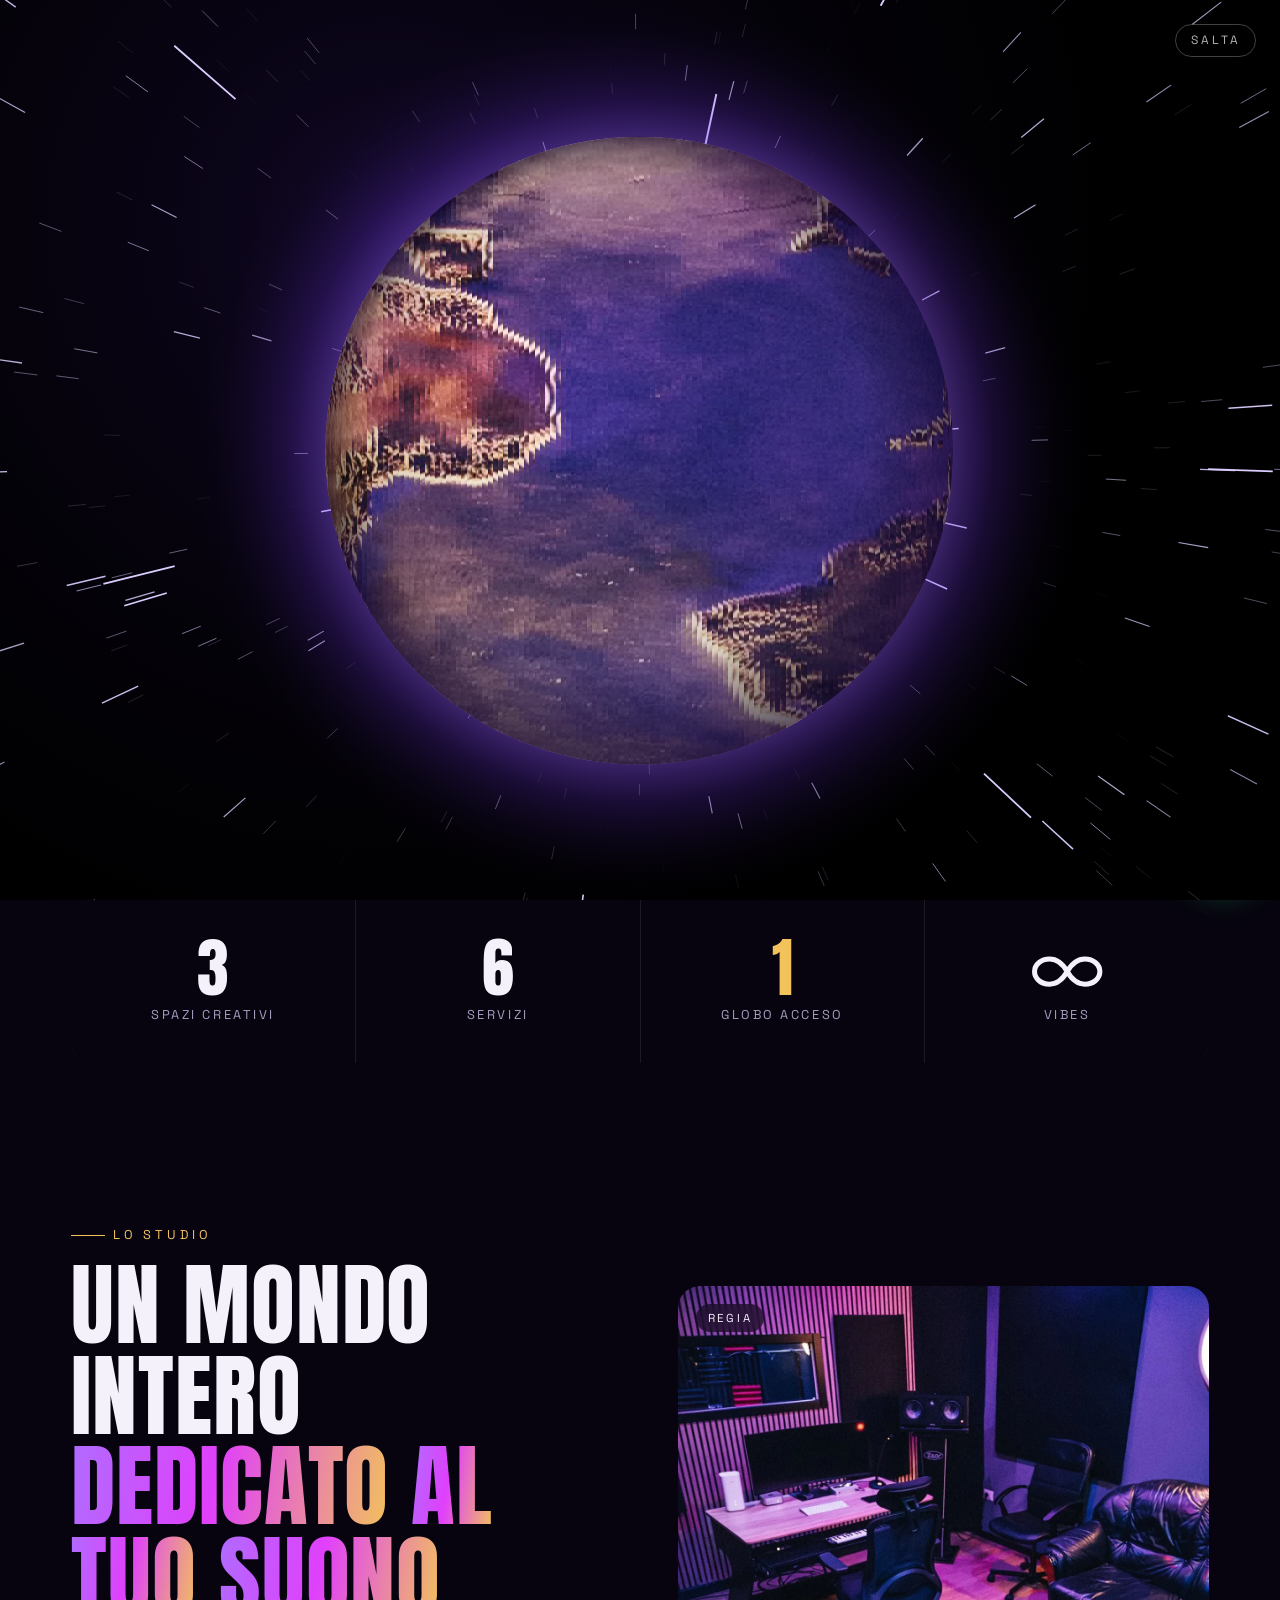
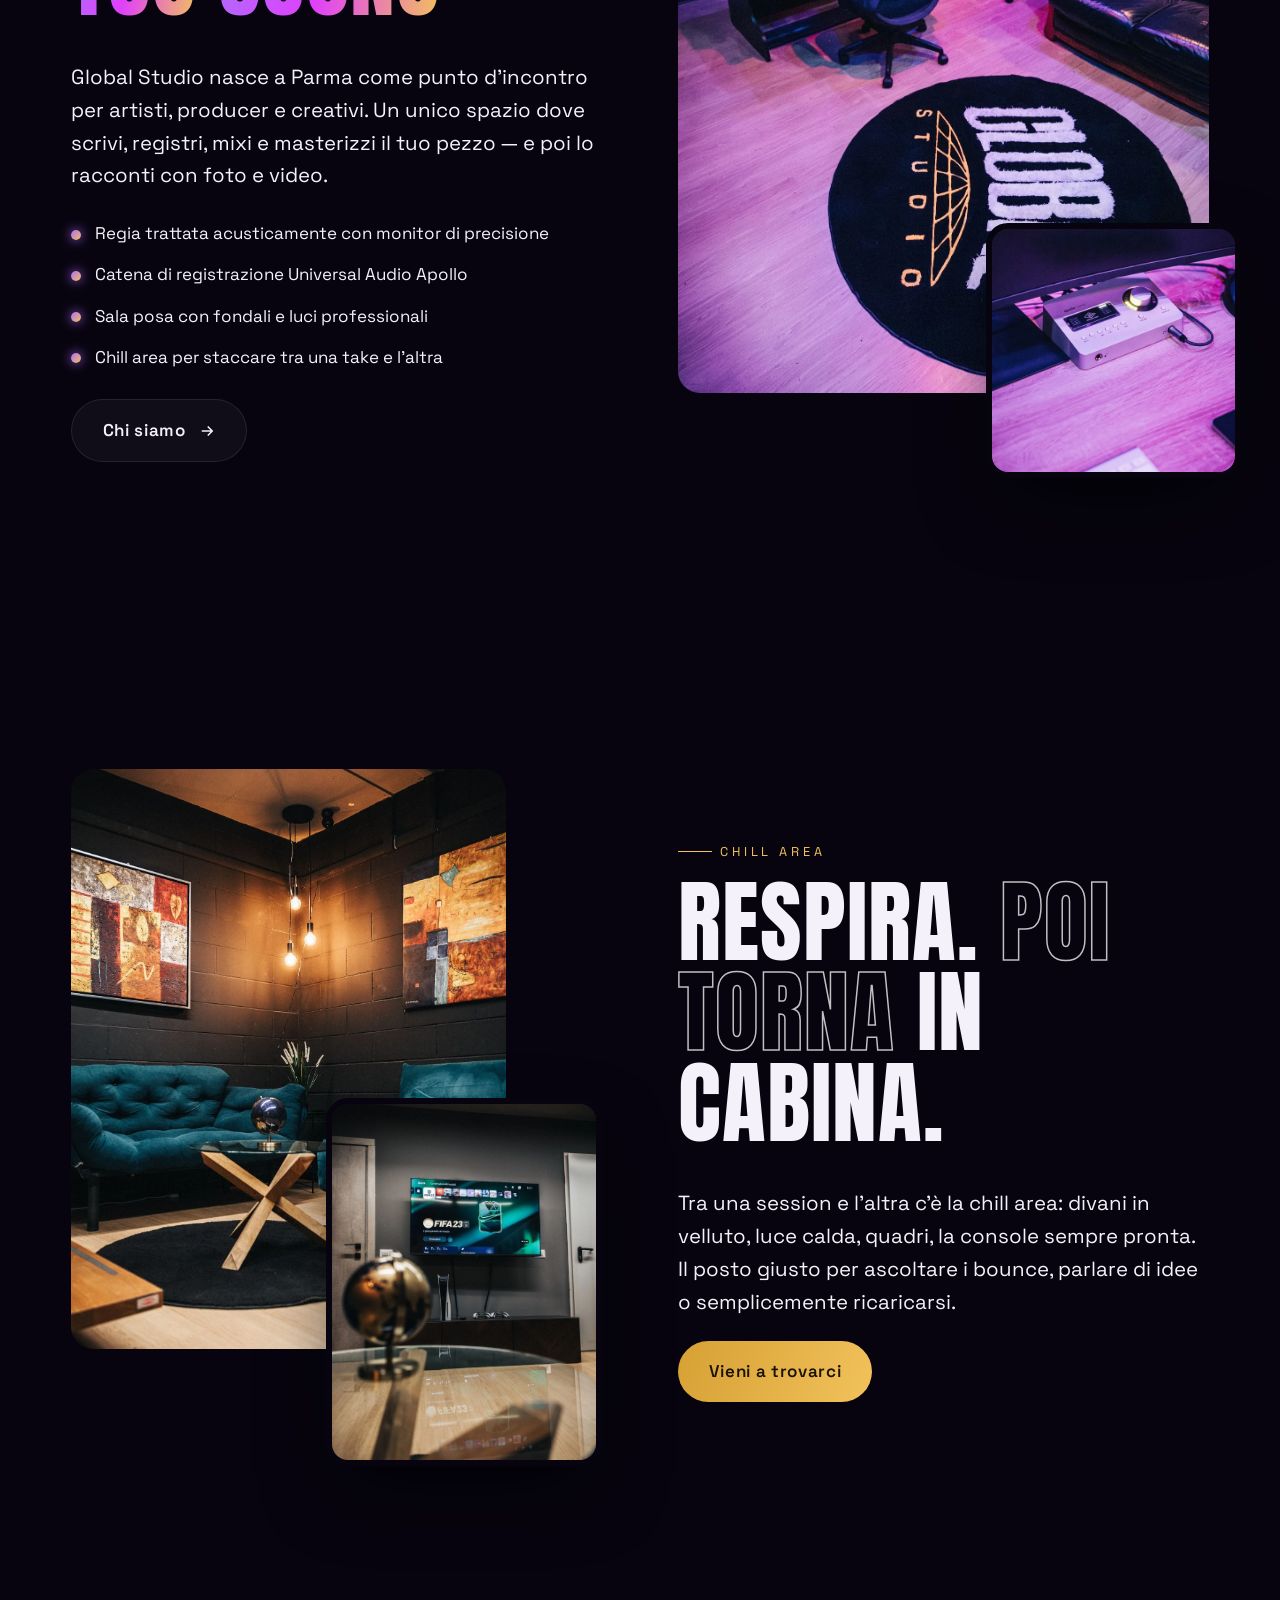
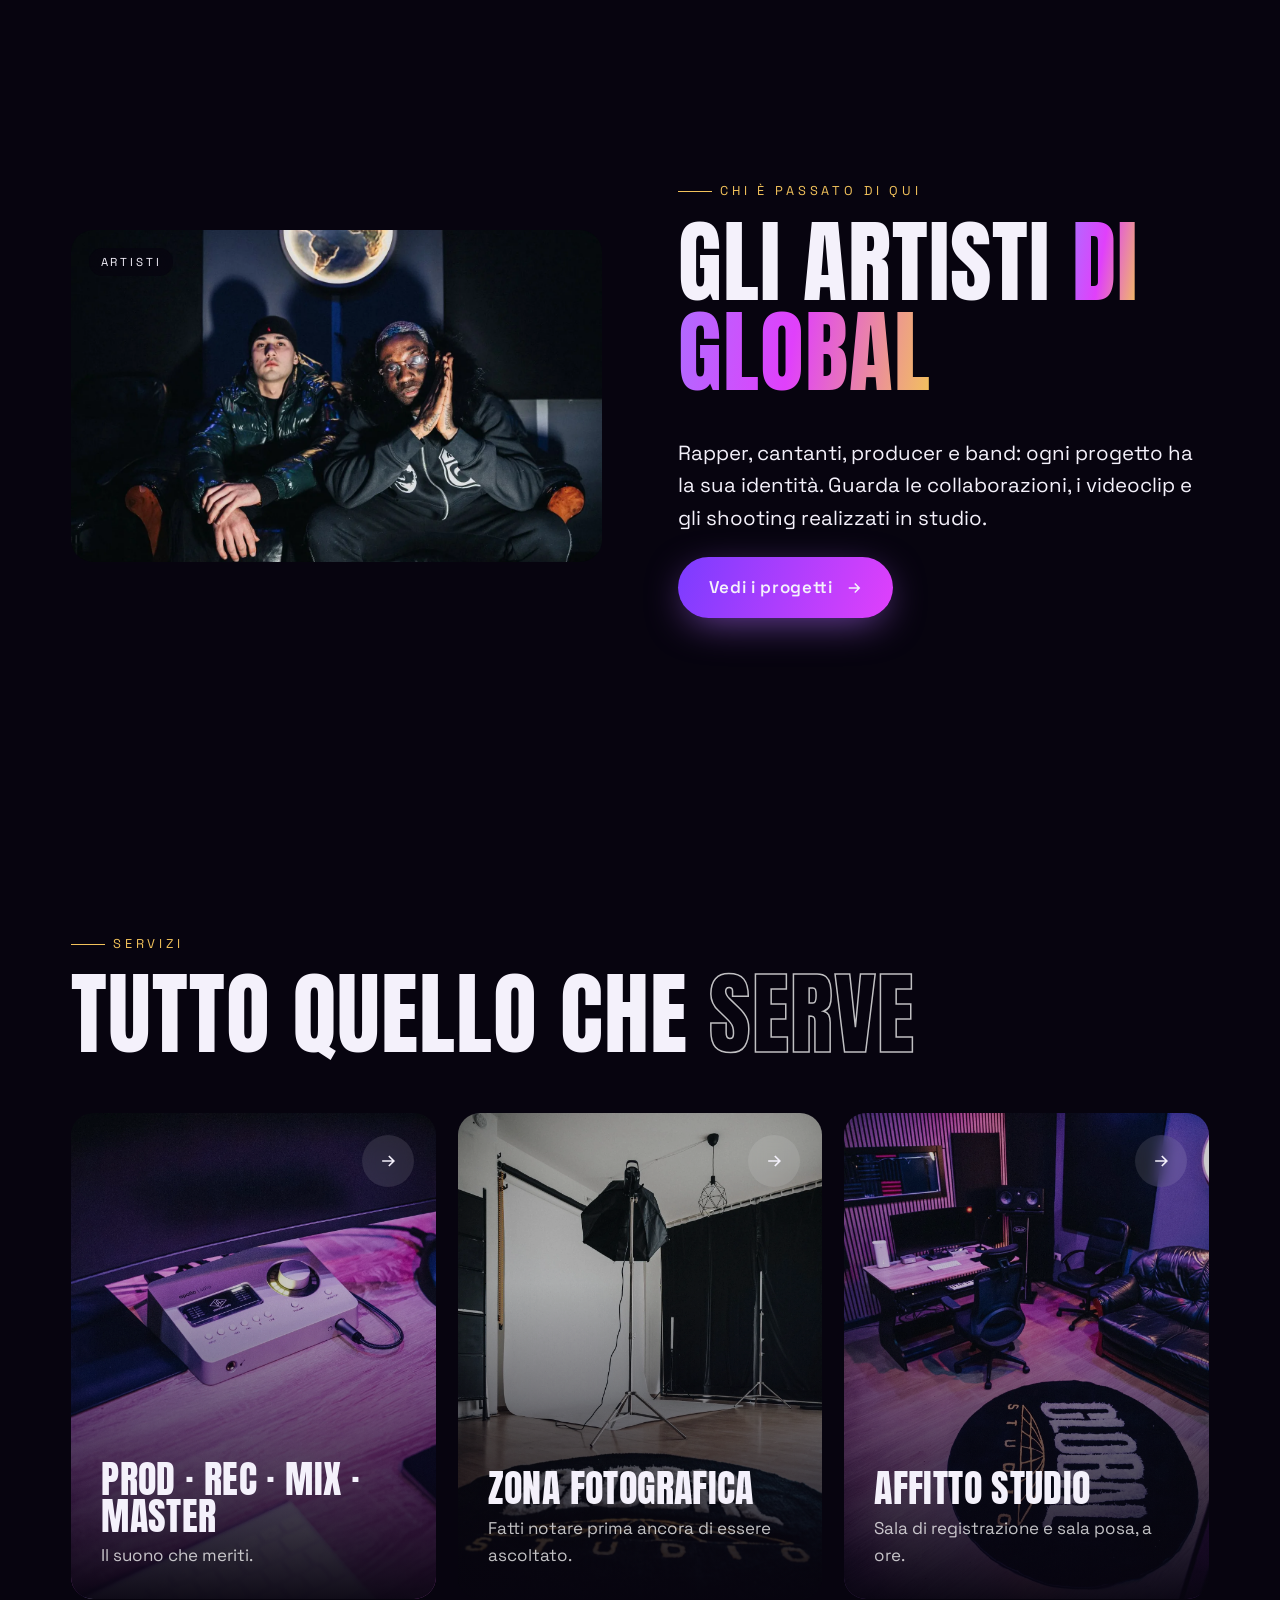
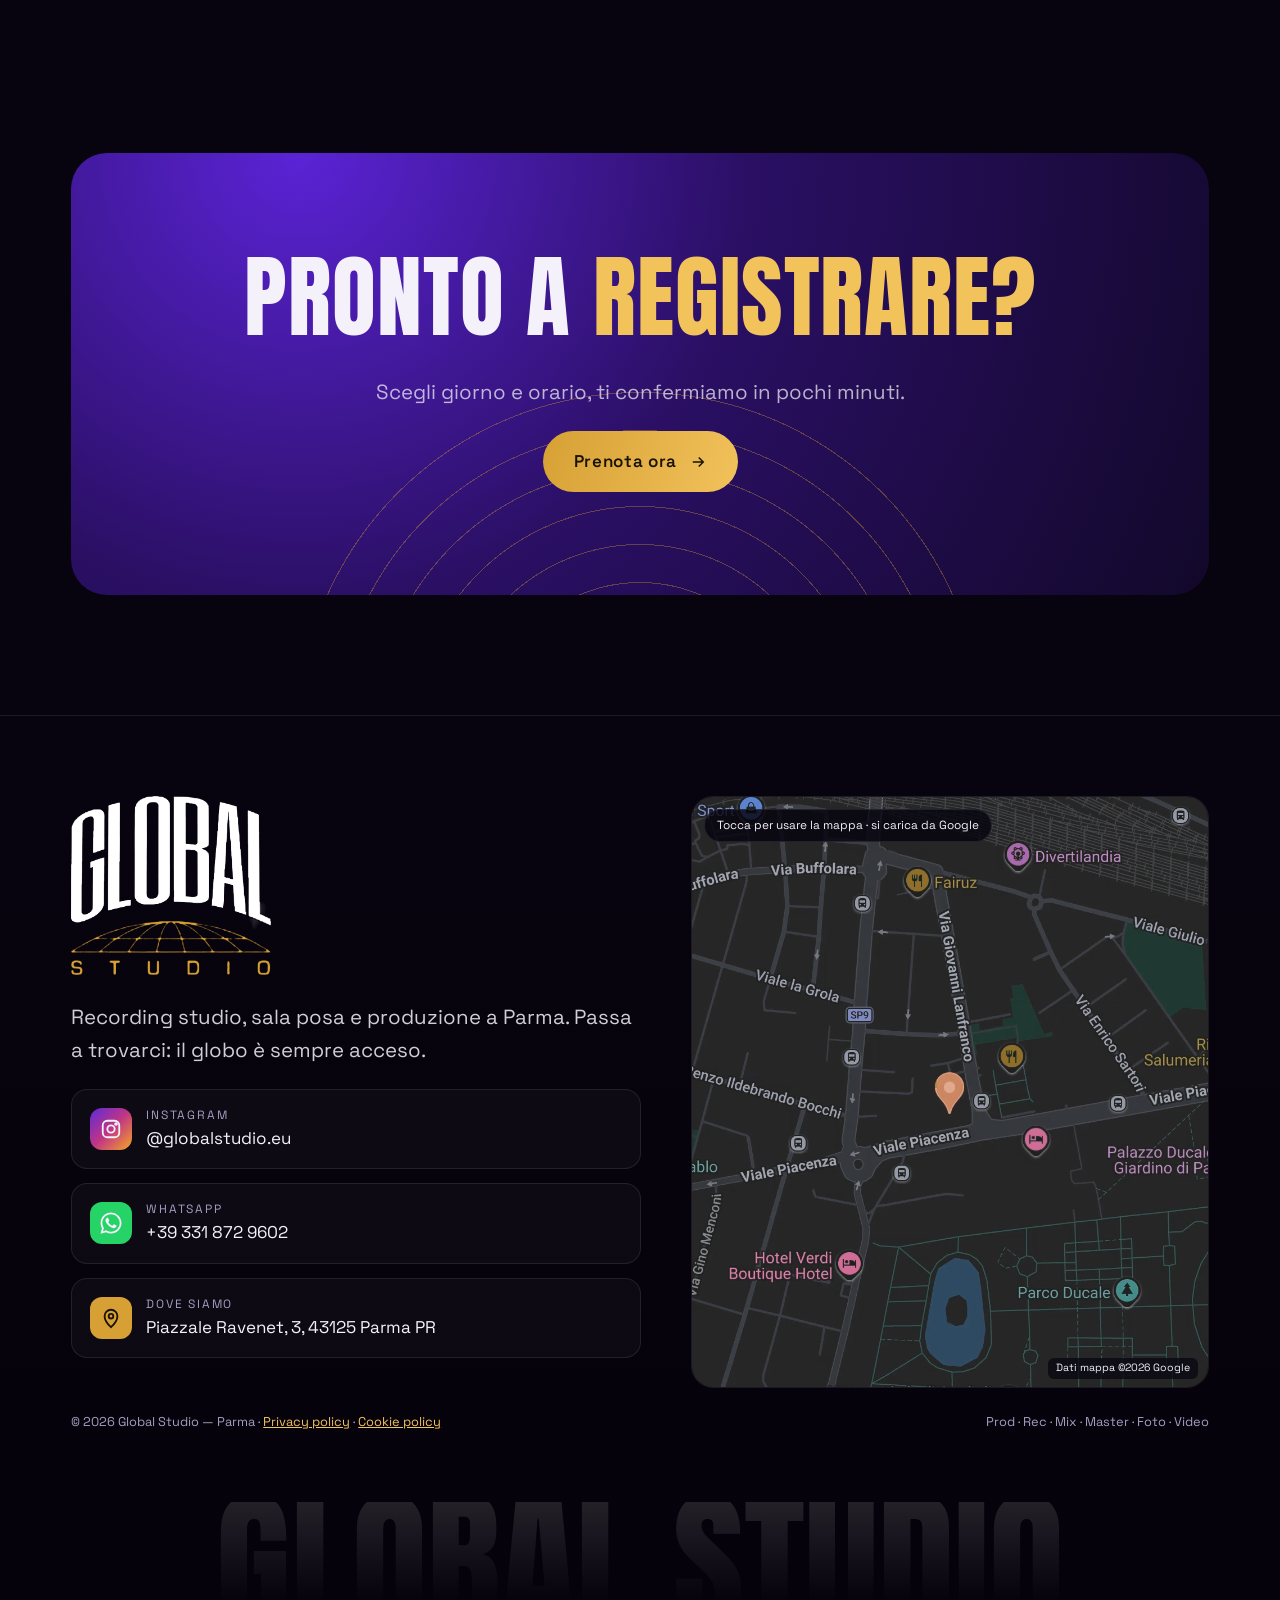
==== sito/index.html @ 99f26dea "Progetti: artisti con una foto grande e due dettagli alti quanto lei Sostituisce il collage ruotato " ====
<!DOCTYPE html>
<html lang="it">
<head>
  <meta charset="UTF-8">
  <meta name="viewport" content="width=device-width, initial-scale=1.0">
  <title>Global Studio — Recording Studio a Parma</title>
  <meta name="description" content="Global Studio, studio di registrazione a Parma: produzione, registrazione, mix e master, shooting foto e video, affitto sala di registrazione e sala posa.">
  <link rel="icon" href="assets/img/logo.png">
  <link rel="stylesheet" href="assets/fonts/fonts.css">
  <link rel="stylesheet" href="assets/css/style.css?v=9">
</head>
<body data-page="index.html">

  <!-- INTRO: dallo spazio fino all'impatto -->
  <div id="intro" aria-hidden="true">
    <canvas></canvas>
    <div class="flash"></div>
    <div class="intro-hud">Global Studio · 44.8087° N — 10.3164° E · Parma</div>
    <button class="intro-skip">Salta</button>
  </div>

  <header id="site-header"></header>

  <main>
    <!-- HERO con logo -->
    <section class="hero">
      <div class="hero-bg">
        <video src="assets/video/prima-pagina.mp4" muted loop playsinline preload="auto" poster="assets/img/affitto-studio.webp"></video>
        <canvas></canvas>
      </div>
      <div>
        <img src="assets/img/logo.png" alt="Global Studio" class="hero-logo">
        <div class="hero-tags" data-stagger>
          <span>Prod</span><span>Rec</span><span>Mix &amp; Master</span><span>Foto</span><span>Video</span><span>Affitto sale</span>
        </div>
        <div class="hero-actions">
          <a href="prenota.html" class="btn btn-primary magnetic">Prenota una sessione <svg class="arrow" width="18" height="18" viewBox="0 0 24 24" fill="none" stroke="currentColor" stroke-width="2"><path d="M5 12h14M13 6l6 6-6 6"/></svg></a>
          <a href="servizi.html" class="btn magnetic">Scopri i servizi</a>
        </div>
      </div>
    </section>


    <!-- STATS -->
    <section class="container">
      <div class="stats reveal">
        <div class="stat"><strong data-count="3">0</strong><span>Spazi creativi</span></div>
        <div class="stat"><strong data-count="6">0</strong><span>Servizi</span></div>
        <div class="stat"><strong class="gold">1</strong><span>Globo acceso</span></div>
        <div class="stat"><strong><svg class="inf" viewBox="0 0 64 28" fill="none" stroke="currentColor" stroke-width="4" stroke-linecap="round" aria-label="infinito"><path d="M32 14c-4-7-9-10-14-10C11 4 6 8.500 6 14s5 10 12 10c5 0 10-3 14-10 4-7 9-10 14-10 7 0 12 4.500 12 10s-5 10-12 10c-5 0-10-3-14-10z"/></svg></strong><span>Vibes</span></div>
      </div>
    </section>

    <!-- LO STUDIO -->
    <section class="section">
      <div class="container split">
        <div>
          <span class="eyebrow reveal">Lo studio</span>
          <h2 class="split-words">Un mondo intero <span class="grad">dedicato al tuo suono</span></h2>
          <p class="lead reveal">Global Studio nasce a Parma come punto d'incontro per artisti, producer e creativi. Un unico spazio dove scrivi, registri, mixi e masterizzi il tuo pezzo — e poi lo racconti con foto e video.</p>
          <ul class="feature-list" data-stagger>
            <li>Regia trattata acusticamente con monitor di precisione</li>
            <li>Catena di registrazione Universal Audio Apollo</li>
            <li>Sala posa con fondali e luci professionali</li>
            <li>Chill area per staccare tra una take e l'altra</li>
          </ul>
          <a href="about.html" class="btn magnetic reveal">Chi siamo <svg class="arrow" width="18" height="18" viewBox="0 0 24 24" fill="none" stroke="currentColor" stroke-width="2"><path d="M5 12h14M13 6l6 6-6 6"/></svg></a>
        </div>
        <div class="stack">
          <div class="media tall reveal" data-reveal="clip">
            <img src="assets/img/affitto-studio.webp" alt="La regia di Global Studio" loading="lazy">
            <span class="media-tag">Regia</span>
          </div>
          <div class="media square float reveal" data-reveal="zoom">
            <img src="assets/img/prod-rec-mix-master.webp" alt="Scheda audio Apollo Solo" loading="lazy">
          </div>
        </div>
      </div>
    </section>

    <!-- CHILL AREA -->
    <section class="section">
      <div class="container split reverse">
        <div>
          <span class="eyebrow reveal">Chill area</span>
          <h2 class="split-words">Respira. <span class="outline">Poi torna</span> in cabina.</h2>
          <p class="lead reveal">Tra una session e l'altra c'è la chill area: divani in velluto, luce calda, quadri, la console sempre pronta. Il posto giusto per ascoltare i bounce, parlare di idee o semplicemente ricaricarsi.</p>
          <a href="prenota.html" class="btn btn-gold magnetic reveal">Vieni a trovarci</a>
        </div>
        <div class="overlap">
          <div class="media tall main">
            <img src="assets/img/chill-area.webp" alt="Chill area con divani" loading="lazy">
          </div>
          <div class="media tall sub">
            <img src="assets/img/chill-area-2.webp" alt="Chill area con console" loading="lazy">
          </div>
        </div>
      </div>
    </section>

    <!-- ARTISTI -->
    <section class="section">
      <div class="container split">
        <div class="media wide reveal" data-reveal="zoom">
          <img src="assets/img/artisti-2.webp" alt="Artisti in studio" loading="lazy">
          <span class="media-tag">Artisti</span>
        </div>
        <div>
          <span class="eyebrow reveal">Chi è passato di qui</span>
          <h2 class="split-words">Gli artisti <span class="grad">di Global</span></h2>
          <p class="lead reveal">Rapper, cantanti, producer e band: ogni progetto ha la sua identità. Guarda le collaborazioni, i videoclip e gli shooting realizzati in studio.</p>
          <a href="progetti.html" class="btn btn-primary magnetic reveal">Vedi i progetti <svg class="arrow" width="18" height="18" viewBox="0 0 24 24" fill="none" stroke="currentColor" stroke-width="2"><path d="M5 12h14M13 6l6 6-6 6"/></svg></a>
        </div>
      </div>
    </section>


    <!-- SERVIZI preview -->
    <section class="section">
      <div class="container">
        <span class="eyebrow reveal">Servizi</span>
        <h2 class="split-words">Tutto quello che <span class="outline">serve</span></h2>
        <div class="svc-grid" data-stagger style="margin-top:50px">
          <a href="servizi.html#prod" class="svc-card">
            <img src="assets/img/prod-rec-mix-master.webp" alt="" loading="lazy">
            <span class="go"><svg width="20" height="20" viewBox="0 0 24 24" fill="none" stroke="currentColor" stroke-width="2"><path d="M5 12h14M13 6l6 6-6 6"/></svg></span>
            <div class="svc-body"><h3>Prod · Rec · Mix · Master</h3><p>Il suono che meriti.</p></div>
          </a>
          <a href="servizi.html#foto" class="svc-card">
            <img src="assets/img/shooting.webp" alt="" loading="lazy">
            <span class="go"><svg width="20" height="20" viewBox="0 0 24 24" fill="none" stroke="currentColor" stroke-width="2"><path d="M5 12h14M13 6l6 6-6 6"/></svg></span>
            <div class="svc-body"><h3>Zona fotografica</h3><p>Fatti notare prima ancora di essere ascoltato.</p></div>
          </a>
          <a href="servizi.html#affitto" class="svc-card">
            <img src="assets/img/affitto-studio.webp" alt="" loading="lazy">
            <span class="go"><svg width="20" height="20" viewBox="0 0 24 24" fill="none" stroke="currentColor" stroke-width="2"><path d="M5 12h14M13 6l6 6-6 6"/></svg></span>
            <div class="svc-body"><h3>Affitto studio</h3><p>Sala di registrazione e sala posa, a ore.</p></div>
          </a>
        </div>
      </div>
    </section>

    <!-- CTA -->
    <section class="container">
      <div class="cta-band reveal" data-reveal="zoom">
        <h2>Pronto a <span class="gold">registrare?</span></h2>
        <p class="lead">Scegli giorno e orario, ti confermiamo in pochi minuti.</p>
        <a href="prenota.html" class="btn btn-gold magnetic">Prenota ora <svg class="arrow" width="18" height="18" viewBox="0 0 24 24" fill="none" stroke="currentColor" stroke-width="2"><path d="M5 12h14M13 6l6 6-6 6"/></svg></a>
      </div>
    </section>
  </main>

  <footer id="site-footer"></footer>
  <script src="assets/js/main.js?v=8"></script>
</body>
</html>
---- sito/assets/fonts/fonts.css ----
/* Font ospitati in locale (licenza SIL OFL), scaricati da Google Fonts: nessuna richiesta ai server Google. */
/* latin-ext */
@font-face {
  font-family: 'Anton';
  font-style: normal;
  font-weight: 400;
  font-display: swap;
  src: url(anton-normal-400-latin-ext-cfa139.woff2) format('woff2');
  unicode-range: U+0100-02BA, U+02BD-02C5, U+02C7-02CC, U+02CE-02D7, U+02DD-02FF, U+0304, U+0308, U+0329, U+1D00-1DBF, U+1E00-1E9F, U+1EF2-1EFF, U+2020, U+20A0-20AB, U+20AD-20C4, U+2113, U+2C60-2C7F, U+A720-A7FF;
}
/* latin */
@font-face {
  font-family: 'Anton';
  font-style: normal;
  font-weight: 400;
  font-display: swap;
  src: url(anton-normal-400-latin-a6f395.woff2) format('woff2');
  unicode-range: U+0000-00FF, U+0131, U+0152-0153, U+02BB-02BC, U+02C6, U+02DA, U+02DC, U+0304, U+0308, U+0329, U+2000-206F, U+20AC, U+2122, U+2191, U+2193, U+2212, U+2215, U+FEFF, U+FFFD;
}
/* latin-ext */
@font-face {
  font-family: 'Space Grotesk';
  font-style: normal;
  font-weight: 400;
  font-display: swap;
  src: url(space-grotesk-normal-400-latin-ext-611be2.woff2) format('woff2');
  unicode-range: U+0100-02BA, U+02BD-02C5, U+02C7-02CC, U+02CE-02D7, U+02DD-02FF, U+0304, U+0308, U+0329, U+1D00-1DBF, U+1E00-1E9F, U+1EF2-1EFF, U+2020, U+20A0-20AB, U+20AD-20C4, U+2113, U+2C60-2C7F, U+A720-A7FF;
}
/* latin */
@font-face {
  font-family: 'Space Grotesk';
  font-style: normal;
  font-weight: 400;
  font-display: swap;
  src: url(space-grotesk-normal-400-latin-ecea81.woff2) format('woff2');
  unicode-range: U+0000-00FF, U+0131, U+0152-0153, U+02BB-02BC, U+02C6, U+02DA, U+02DC, U+0304, U+0308, U+0329, U+2000-206F, U+20AC, U+2122, U+2191, U+2193, U+2212, U+2215, U+FEFF, U+FFFD;
}
/* latin-ext */
@font-face {
  font-family: 'Space Grotesk';
  font-style: normal;
  font-weight: 500;
  font-display: swap;
  src: url(space-grotesk-normal-500-latin-ext-611be2.woff2) format('woff2');
  unicode-range: U+0100-02BA, U+02BD-02C5, U+02C7-02CC, U+02CE-02D7, U+02DD-02FF, U+0304, U+0308, U+0329, U+1D00-1DBF, U+1E00-1E9F, U+1EF2-1EFF, U+2020, U+20A0-20AB, U+20AD-20C4, U+2113, U+2C60-2C7F, U+A720-A7FF;
}
/* latin */
@font-face {
  font-family: 'Space Grotesk';
  font-style: normal;
  font-weight: 500;
  font-display: swap;
  src: url(space-grotesk-normal-500-latin-ecea81.woff2) format('woff2');
  unicode-range: U+0000-00FF, U+0131, U+0152-0153, U+02BB-02BC, U+02C6, U+02DA, U+02DC, U+0304, U+0308, U+0329, U+2000-206F, U+20AC, U+2122, U+2191, U+2193, U+2212, U+2215, U+FEFF, U+FFFD;
}
/* latin-ext */
@font-face {
  font-family: 'Space Grotesk';
  font-style: normal;
  font-weight: 600;
  font-display: swap;
  src: url(space-grotesk-normal-600-latin-ext-611be2.woff2) format('woff2');
  unicode-range: U+0100-02BA, U+02BD-02C5, U+02C7-02CC, U+02CE-02D7, U+02DD-02FF, U+0304, U+0308, U+0329, U+1D00-1DBF, U+1E00-1E9F, U+1EF2-1EFF, U+2020, U+20A0-20AB, U+20AD-20C4, U+2113, U+2C60-2C7F, U+A720-A7FF;
}
/* latin */
@font-face {
  font-family: 'Space Grotesk';
  font-style: normal;
  font-weight: 600;
  font-display: swap;
  src: url(space-grotesk-normal-600-latin-ecea81.woff2) format('woff2');
  unicode-range: U+0000-00FF, U+0131, U+0152-0153, U+02BB-02BC, U+02C6, U+02DA, U+02DC, U+0304, U+0308, U+0329, U+2000-206F, U+20AC, U+2122, U+2191, U+2193, U+2212, U+2215, U+FEFF, U+FFFD;
}
/* latin-ext */
@font-face {
  font-family: 'Space Grotesk';
  font-style: normal;
  font-weight: 700;
  font-display: swap;
  src: url(space-grotesk-normal-700-latin-ext-611be2.woff2) format('woff2');
  unicode-range: U+0100-02BA, U+02BD-02C5, U+02C7-02CC, U+02CE-02D7, U+02DD-02FF, U+0304, U+0308, U+0329, U+1D00-1DBF, U+1E00-1E9F, U+1EF2-1EFF, U+2020, U+20A0-20AB, U+20AD-20C4, U+2113, U+2C60-2C7F, U+A720-A7FF;
}
/* latin */
@font-face {
  font-family: 'Space Grotesk';
  font-style: normal;
  font-weight: 700;
  font-display: swap;
  src: url(space-grotesk-normal-700-latin-ecea81.woff2) format('woff2');
  unicode-range: U+0000-00FF, U+0131, U+0152-0153, U+02BB-02BC, U+02C6, U+02DA, U+02DC, U+0304, U+0308, U+0329, U+2000-206F, U+20AC, U+2122, U+2191, U+2193, U+2212, U+2215, U+FEFF, U+FFFD;
}
---- sito/assets/css/style.css ----
/* ==========================================================
   GLOBAL STUDIO — stylesheet
   ========================================================== */
:root {
  --bg: #07040f;
  --bg-2: #0e0820;
  --bg-3: #160d30;
  --line: rgba(255, 255, 255, 0.09);
  --text: #f4f1fb;
  --muted: #a69cc0;
  --violet: #7b3cff;
  --violet-2: #b06bff;
  --magenta: #e040fb;
  --gold: #d6a034;
  --gold-2: #f2c25b;
  --wa: #25d366;
  --radius: 22px;
  --ease: cubic-bezier(.2, .8, .2, 1);
  --font-display: "Anton", "Bebas Neue", Impact, sans-serif;
  --font-body: "Space Grotesk", "Inter", system-ui, sans-serif;
  --gutter: clamp(16px, 4vw, 56px);
}

*, *::before, *::after { box-sizing: border-box; }
html { scroll-behavior: smooth; }
body {
  margin: 0;
  background: var(--bg);
  color: var(--text);
  font-family: var(--font-body);
  font-size: 17px;
  line-height: 1.6;
  overflow-x: hidden;
  -webkit-font-smoothing: antialiased;
}
body.locked { overflow: hidden; }
img, video { max-width: 100%; display: block; }
a { color: inherit; text-decoration: none; }
button { font: inherit; color: inherit; cursor: pointer; }
::selection { background: var(--violet); color: #fff; }

/* grain overlay */
body::after {
  content: "";
  position: fixed; inset: 0;
  pointer-events: none;
  z-index: 300;
  opacity: .06;
  background-image: url("data:image/svg+xml;utf8,<svg xmlns='http://www.w3.org/2000/svg' width='160' height='160'><filter id='n'><feTurbulence type='fractalNoise' baseFrequency='.85' numOctaves='3' stitchTiles='stitch'/></filter><rect width='100%' height='100%' filter='url(%23n)'/></svg>");
}

.container { width: min(1240px, 100%); margin: 0 auto; padding: 0 var(--gutter); }
section { position: relative; }
.section { padding: clamp(80px, 12vw, 160px) 0; }

/* ---------- typography ---------- */
h1, h2, h3, .display {
  font-family: var(--font-display);
  font-weight: 400;
  text-transform: uppercase;
  letter-spacing: .01em;
  line-height: .95;
  margin: 0 0 .4em;
}
h1 { font-size: clamp(3.2rem, 10vw, 9rem); }
h2 { font-size: clamp(2.6rem, 7vw, 6rem); }
h3 { font-size: clamp(1.6rem, 3vw, 2.4rem); }
p { margin: 0 0 1.1em; color: var(--muted); }
.lead { font-size: clamp(1.1rem, 1.6vw, 1.35rem); color: var(--text); opacity: .85; max-width: 60ch; }
.eyebrow {
  display: inline-flex; align-items: center; gap: .6em;
  font-size: .8rem; letter-spacing: .3em; text-transform: uppercase;
  color: var(--gold-2); margin-bottom: 1.4em;
}
.eyebrow::before { content: ""; width: 34px; height: 1px; background: currentColor; }
.grad {
  background: linear-gradient(100deg, var(--violet-2), var(--magenta) 45%, var(--gold-2));
  -webkit-background-clip: text; background-clip: text; color: transparent;
}
.outline { color: transparent; -webkit-text-stroke: 1.5px rgba(255,255,255,.75); }
.gold { color: var(--gold-2); }

/* ---------- buttons ---------- */
.btn {
  position: relative; overflow: hidden;
  display: inline-flex; align-items: center; gap: .7em;
  padding: 1em 1.8em;
  border-radius: 999px;
  border: 1px solid var(--line);
  background: rgba(255,255,255,.04);
  font-weight: 600; letter-spacing: .04em;
  transition: transform .4s var(--ease), border-color .3s, background .3s, box-shadow .3s;
  will-change: transform;
}
.btn:hover { border-color: rgba(255,255,255,.3); }
.btn-primary {
  border: 0;
  background: linear-gradient(110deg, var(--violet), var(--magenta));
  box-shadow: 0 10px 40px -10px rgba(176, 107, 255, .7);
}
.btn-primary:hover { box-shadow: 0 16px 60px -8px rgba(224, 64, 251, .8); }
.btn-gold { border: 0; background: linear-gradient(110deg, var(--gold), var(--gold-2)); color: #1a1205; }
.btn .arrow { transition: transform .35s var(--ease); }
.btn:hover .arrow { transform: translateX(5px); }

/* ==========================================================
   INTRO (globe crash)
   ========================================================== */
#intro {
  position: fixed; inset: 0; z-index: 1000;
  background: #000;
  transition: opacity 1.1s ease, visibility 1.1s;
}
#intro canvas { width: 100%; height: 100%; display: block; }
#intro.done { opacity: 0; visibility: hidden; }
#intro .intro-hud {
  position: absolute; left: 50%; bottom: 8vh; transform: translateX(-50%);
  font-size: min(.72rem, 2.9vw); letter-spacing: .3em; text-transform: uppercase;
  color: rgba(255,255,255,.55); text-align: center; white-space: normal; width: 88vw; line-height: 1.9;
  transition: opacity .6s;
}
#intro .intro-skip {
  position: absolute; right: 24px; top: 24px;
  background: none; border: 1px solid rgba(255,255,255,.25);
  border-radius: 999px; padding: .5em 1.2em;
  font-size: .75rem; letter-spacing: .25em; text-transform: uppercase;
  color: rgba(255,255,255,.7);
}
#intro .intro-skip:hover { color: #fff; border-color: #fff; }
#intro .flash {
  position: absolute; inset: 0; pointer-events: none; opacity: 0;
  background: radial-gradient(circle at 50% 50%, #fff 0%, #e8d9ff 30%, #7b3cff 80%);
}

/* ==========================================================
   HEADER / NAV
   ========================================================== */
.site-header {
  position: fixed; top: 0; left: 0; right: 0; z-index: 200;
  transition: background .4s, backdrop-filter .4s, transform .5s var(--ease), padding .4s;
  padding: 22px 0;
}
.site-header.scrolled {
  background: rgba(7, 4, 15, .72);
  backdrop-filter: blur(16px); -webkit-backdrop-filter: blur(16px);
  border-bottom: 1px solid var(--line);
  padding: 12px 0;
}
.site-header.hide { transform: translateY(-110%); }
.nav { display: flex; align-items: center; justify-content: space-between; gap: 24px; }
.nav-logo img { height: 46px; width: auto; transition: height .4s; }
.scrolled .nav-logo img { height: 38px; }
.nav-links { display: flex; align-items: center; gap: clamp(14px, 2vw, 30px); list-style: none; margin: 0; padding: 0; }
.nav-links a {
  position: relative; font-size: .88rem; letter-spacing: .08em; text-transform: uppercase;
  color: rgba(255,255,255,.75); transition: color .3s;
}
.nav-links a::after {
  content: ""; position: absolute; left: 0; right: 0; bottom: -6px; height: 2px;
  background: linear-gradient(90deg, var(--violet-2), var(--gold-2));
  transform: scaleX(0); transform-origin: right; transition: transform .4s var(--ease);
}
.nav-links a:hover, .nav-links a.active { color: #fff; }
.nav-links a:hover::after, .nav-links a.active::after { transform: scaleX(1); transform-origin: left; }
.nav-cta { padding: .7em 1.4em; font-size: .85rem; }
.burger { display: none; width: 46px; height: 46px; border-radius: 50%; border: 1px solid var(--line); background: rgba(255,255,255,.04); position: relative; }
.burger span { position: absolute; left: 13px; right: 13px; height: 2px; background: #fff; transition: transform .4s var(--ease), opacity .3s; }
.burger span:nth-child(1) { top: 17px; }
.burger span:nth-child(2) { top: 23px; }
.burger span:nth-child(3) { top: 29px; }
.menu-open .burger span:nth-child(1) { transform: translateY(6px) rotate(45deg); }
.menu-open .burger span:nth-child(2) { opacity: 0; }
.menu-open .burger span:nth-child(3) { transform: translateY(-6px) rotate(-45deg); }

.mobile-menu {
  position: fixed; inset: 0; z-index: 190;
  background: radial-gradient(circle at 80% 0%, #2a1060, var(--bg) 60%);
  display: flex; flex-direction: column; justify-content: center;
  padding: 100px var(--gutter) 40px;
  clip-path: circle(0% at calc(100% - 40px) 40px);
  transition: clip-path .8s var(--ease);
}
.menu-open .mobile-menu { clip-path: circle(150% at calc(100% - 40px) 40px); }
.mobile-menu a {
  font-family: var(--font-display); font-size: clamp(2.4rem, 11vw, 4rem); text-transform: uppercase;
  line-height: 1.1; display: block;
  opacity: 0; transform: translateY(30px);
  transition: opacity .5s, transform .6s var(--ease), color .3s;
}
.mobile-menu a:hover, .mobile-menu a.active { color: var(--gold-2); }
.menu-open .mobile-menu a { opacity: 1; transform: none; }
.menu-open .mobile-menu a:nth-child(1) { transition-delay: .15s; }
.menu-open .mobile-menu a:nth-child(2) { transition-delay: .2s; }
.menu-open .mobile-menu a:nth-child(3) { transition-delay: .25s; }
.menu-open .mobile-menu a:nth-child(4) { transition-delay: .3s; }
.menu-open .mobile-menu a:nth-child(5) { transition-delay: .35s; }
.menu-open .mobile-menu a:nth-child(6) { transition-delay: .4s; }
.menu-open .mobile-menu a:nth-child(7) { transition-delay: .45s; }

@media (max-width: 1080px) {
  .nav-links, .nav-cta { display: none; }
  .burger { display: block; }
}

/* ==========================================================
   HERO (home)
   ========================================================== */
.hero {
  min-height: 100svh;
  display: grid; place-items: center;
  text-align: center;
  overflow: hidden;
  padding: 120px var(--gutter) 80px;
}
.hero-bg { position: absolute; inset: 0; z-index: -1; }
.hero-bg video { position: absolute; inset: 0; width: 100%; height: 100%; object-fit: cover; }
.hero-bg canvas { position: absolute; inset: 0; width: 100%; height: 100%; opacity: .5; }
.hero-bg::after {
  content: ""; position: absolute; inset: 0;
  background:
    radial-gradient(ellipse 60% 50% at 50% 55%, rgba(7, 4, 15, .55), transparent 80%),
    linear-gradient(rgba(7, 4, 15, .35), rgba(7, 4, 15, .35)),
    radial-gradient(ellipse 40% 30% at 20% 90%, rgba(224, 64, 251, .18), transparent 70%),
    linear-gradient(180deg, transparent 60%, var(--bg));
}
.hero-logo {
  width: min(340px, 60vw); margin: 0 auto;
  filter: drop-shadow(0 0 40px rgba(176, 107, 255, .45));
  animation: logoFloat 6s ease-in-out infinite;
}
@keyframes logoFloat { 50% { transform: translateY(-12px); } }
.hero-tags {
  margin-top: 20px;
  display: flex; flex-wrap: wrap; justify-content: center; gap: 10px;
}
.hero-tags span {
  border: 1px solid var(--line); border-radius: 999px; padding: .45em 1.1em;
  font-size: .78rem; letter-spacing: .2em; text-transform: uppercase; color: var(--muted);
  background: rgba(255,255,255,.03);
}
.hero-actions { margin-top: 40px; display: flex; gap: 14px; justify-content: center; flex-wrap: wrap; }
.scroll-hint {
  position: absolute; bottom: 28px; left: 50%; transform: translateX(-50%);
  width: 26px; height: 42px; border: 2px solid rgba(255,255,255,.35); border-radius: 14px;
}
.scroll-hint::after {
  content: ""; position: absolute; left: 50%; top: 8px; width: 4px; height: 8px; margin-left: -2px;
  background: #fff; border-radius: 2px; animation: scrollDot 1.8s infinite;
}
@keyframes scrollDot { 0% { opacity: 0; transform: translateY(0); } 30% { opacity: 1; } 100% { opacity: 0; transform: translateY(14px); } }

/* video stage that grows on scroll */
.video-stage { padding: 40px var(--gutter) 0; }
.video-frame {
  position: relative; overflow: hidden;
  border-radius: 40px;
    box-shadow: 0 40px 120px -30px rgba(123, 60, 255, .6);
  aspect-ratio: 16 / 9;
  max-height: 92vh;
  margin: 0 auto;
  width: min(1240px, 100%);
  background: #000;
}
.video-frame video { width: 100%; height: 100%; object-fit: cover; }
.video-frame .video-label {
  position: absolute; left: 28px; bottom: 24px;
  display: flex; align-items: center; gap: 10px;
  font-size: .75rem; letter-spacing: .3em; text-transform: uppercase;
}
.rec-dot { width: 10px; height: 10px; border-radius: 50%; background: #ff3b3b; box-shadow: 0 0 12px #ff3b3b; animation: blink 1.2s infinite; }
@keyframes blink { 50% { opacity: .2; } }
.video-sound {
  position: absolute; right: 22px; bottom: 18px;
  width: 48px; height: 48px; border-radius: 50%;
  border: 1px solid rgba(255,255,255,.3); background: rgba(0,0,0,.4); backdrop-filter: blur(6px);
  display: grid; place-items: center;
}

/* ---------- page hero (inner pages) ---------- */
.page-hero {
  padding: clamp(150px, 22vw, 240px) 0 clamp(60px, 8vw, 100px);
  overflow: hidden;
}
.page-hero::before {
  content: ""; position: absolute; inset: 0; z-index: -1;
  background:
    radial-gradient(ellipse 50% 60% at 85% 10%, rgba(123, 60, 255, .35), transparent 70%),
    radial-gradient(ellipse 40% 40% at 0% 100%, rgba(214, 160, 52, .12), transparent 70%);
}
.page-hero .bg-word {
  position: absolute; right: -2vw; bottom: -3vw; z-index: -1;
  font-family: var(--font-display); font-size: clamp(8rem, 26vw, 24rem); line-height: .8;
  color: transparent; -webkit-text-stroke: 1px rgba(255,255,255,.06);
  text-transform: uppercase; white-space: nowrap; pointer-events: none;
}

/* ==========================================================
   MARQUEE
   ========================================================== */
.marquee {
  overflow: hidden; border-block: 1px solid var(--line);
  padding: 22px 0; background: var(--bg-2);
  transform: rotate(-2deg); margin: 60px -20px;
}
.marquee.alt { transform: rotate(1.5deg); background: linear-gradient(90deg, var(--violet), var(--magenta)); border: 0; }
.marquee-track { display: flex; width: max-content; animation: marquee 28s linear infinite; }
.marquee.alt .marquee-track { animation-direction: reverse; animation-duration: 34s; }
.marquee-track span {
  font-family: var(--font-display); font-size: clamp(2rem, 5vw, 4rem); text-transform: uppercase;
  padding: 0 .5em; white-space: nowrap; line-height: 1;
}
.marquee-track span.star { color: var(--gold-2); }
.marquee.alt .marquee-track span.star { color: #1a0838; }
@keyframes marquee { to { transform: translateX(-50%); } }

/* ==========================================================
   LAYOUT BLOCKS
   ========================================================== */
.split { display: grid; grid-template-columns: 1fr 1fr; gap: clamp(32px, 6vw, 96px); align-items: center; }
.split.reverse > :first-child { order: 2; }
@media (max-width: 860px) {
  .split { grid-template-columns: 1fr; }
  .split.reverse > :first-child { order: 0; }
}
.media {
  position: relative; overflow: hidden; border-radius: var(--radius);
  background: var(--bg-3);
}
.media img, .media video { width: 100%; height: 100%; object-fit: cover; transition: transform 1.2s var(--ease); }
.media:hover img { transform: scale(1.05); }
.media.tall { aspect-ratio: 3 / 4; }
.media.wide { aspect-ratio: 16 / 10; }
.media.square { aspect-ratio: 1; }
.media .parallax-img { height: 120%; margin-top: -10%; }
.media-tag {
  position: absolute; left: 18px; top: 18px; z-index: 2;
  padding: .4em 1em; border-radius: 999px;
  background: rgba(7,4,15,.6); backdrop-filter: blur(8px);
  font-size: .72rem; letter-spacing: .25em; text-transform: uppercase;
}
.stack { position: relative; }
.stack .media.float {
  position: absolute; width: 48%; right: -6%; bottom: -12%;
  border: 6px solid var(--bg); box-shadow: 0 30px 80px -20px rgba(0,0,0,.8);
}
@media (max-width: 860px) { .stack .media.float { right: 4%; bottom: -8%; } }

.feature-list { list-style: none; padding: 0; margin: 28px 0; display: grid; gap: 14px; }
.feature-list li { display: flex; gap: 14px; align-items: flex-start; color: var(--text); }
.feature-list li::before {
  content: ""; flex: none; margin-top: .55em; width: 10px; height: 10px; border-radius: 50%;
  background: linear-gradient(135deg, var(--violet-2), var(--gold-2));
  box-shadow: 0 0 12px var(--violet-2);
}

/* stats */
.stats { display: grid; grid-template-columns: repeat(4, 1fr); gap: 1px; background: var(--line); border-radius: var(--radius); overflow: hidden; }
.stat { background: var(--bg); padding: 36px 24px; text-align: center; }
.stat strong { display: block; font-family: var(--font-display); font-size: clamp(2.6rem, 5vw, 4.2rem); line-height: 1; font-weight: 400; }
.stat span { font-size: .8rem; letter-spacing: .2em; text-transform: uppercase; color: var(--muted); }
@media (max-width: 760px) { .stats { grid-template-columns: repeat(2, 1fr); } }

/* cards */
.cards { display: grid; grid-template-columns: repeat(auto-fit, minmax(260px, 1fr)); gap: 22px; }
.card {
  position: relative; overflow: hidden;
  border: 1px solid var(--line); border-radius: var(--radius);
  background: linear-gradient(180deg, rgba(255,255,255,.04), rgba(255,255,255,.01));
  padding: 32px;
  transition: border-color .4s, transform .5s var(--ease);
  transform-style: preserve-3d;
}
.card::before {
  content: ""; position: absolute; inset: 0; z-index: -1; opacity: 0;
  background: radial-gradient(400px circle at var(--mx, 50%) var(--my, 50%), rgba(176, 107, 255, .25), transparent 60%);
  transition: opacity .4s;
}
.card:hover { border-color: rgba(176, 107, 255, .45); }
.card:hover::before { opacity: 1; }
.card .num { font-family: var(--font-display); font-size: 1rem; color: var(--gold-2); letter-spacing: .2em; }
.card h3 { margin-top: 18px; }
.card .icon {
  width: 56px; height: 56px; border-radius: 16px; display: grid; place-items: center;
  background: linear-gradient(135deg, rgba(123,60,255,.35), rgba(224,64,251,.2));
  border: 1px solid rgba(255,255,255,.1);
}
.card .icon svg { width: 26px; height: 26px; }

/* service image cards (home) */
.svc-grid { display: grid; grid-template-columns: repeat(3, 1fr); gap: 22px; }
@media (max-width: 900px) { .svc-grid { grid-template-columns: 1fr; } }
.svc-card {
  position: relative; overflow: hidden; border-radius: var(--radius);
  aspect-ratio: 3 / 4; display: flex; align-items: flex-end;
  isolation: isolate;
}
.svc-card img { position: absolute; inset: 0; width: 100%; height: 100%; object-fit: cover; z-index: -2; transition: transform 1.2s var(--ease), filter .6s; filter: saturate(.9) brightness(.8); }
.svc-card::after { content: ""; position: absolute; inset: 0; z-index: -1; background: linear-gradient(180deg, transparent 35%, rgba(7,4,15,.95)); }
.svc-card:hover img { transform: scale(1.08); filter: saturate(1.15) brightness(.95); }
.svc-card .svc-body { padding: 30px; width: 100%; }
.svc-card h3 { margin-bottom: .2em; }
.svc-card p { margin: 0; color: rgba(255,255,255,.75); }
.svc-card .go {
  position: absolute; top: 22px; right: 22px;
  width: 52px; height: 52px; border-radius: 50%; display: grid; place-items: center;
  background: rgba(255,255,255,.1); backdrop-filter: blur(8px);
  transition: transform .5s var(--ease), background .3s;
}
.svc-card:hover .go { transform: rotate(-45deg); background: var(--gold); color: #1a1205; }

/* big service sections */
.service-block { padding: clamp(70px, 10vw, 130px) 0; border-top: 1px solid var(--line); }
.service-block .tagline { font-family: var(--font-display); font-size: clamp(1.6rem, 3.4vw, 2.8rem); line-height: 1.05; text-transform: uppercase; color: var(--gold-2); margin-bottom: .8em; }
.steps { display: grid; grid-template-columns: repeat(4, 1fr); gap: 18px; margin-top: 60px; }
@media (max-width: 900px) { .steps { grid-template-columns: repeat(2, 1fr); } }
@media (max-width: 520px) { .steps { grid-template-columns: 1fr; } }
.step { border-top: 2px solid var(--line); padding-top: 22px; position: relative; }
.step::before {
  content: ""; position: absolute; top: -2px; left: 0; height: 2px; width: 0;
  background: linear-gradient(90deg, var(--violet-2), var(--gold-2));
  transition: width 1.4s var(--ease);
}
.step.in::before { width: 100%; }
.step b { font-family: var(--font-display); font-weight: 400; font-size: 2.6rem; display: block; line-height: 1; margin-bottom: 10px; }

/* globe feature */
.globe-feature { min-height: 100vh; display: grid; place-items: center; overflow: hidden; text-align: center; }
.globe-feature .globe-img {
  position: absolute; inset: 0; z-index: -1;
}
.globe-feature .globe-img img { width: 100%; height: 120%; object-fit: cover; object-position: center 22%; opacity: .55; }
.globe-feature::after { content: ""; position: absolute; inset: 0; z-index: -1; background: radial-gradient(circle at 50% 50%, transparent 20%, var(--bg) 75%); }
.globe-feature h2 { font-size: clamp(3rem, 11vw, 10rem); }

/* gallery */
.gallery { columns: 3 280px; column-gap: 18px; }
.gallery .media { margin-bottom: 18px; break-inside: avoid; cursor: zoom-in; }
.gallery .media img { height: auto; }

.ig-card {
  display: grid; place-items: center; text-align: center;
  aspect-ratio: 4 / 5; border-radius: var(--radius);
  background: linear-gradient(135deg, #5b2bd9, #c13584 55%, #f5a623);
  padding: 30px; margin-bottom: 18px; break-inside: avoid;
  transition: transform .5s var(--ease);
}
.ig-card:hover { transform: scale(1.02) rotate(-1deg); }
.ig-card h3 { margin: 14px 0 8px; }
.ig-card p { color: rgba(255,255,255,.85); margin: 0; }

/* lightbox */
.lightbox {
  position: fixed; inset: 0; z-index: 500; display: grid; place-items: center;
  background: rgba(4,2,10,.92); backdrop-filter: blur(10px);
  opacity: 0; visibility: hidden; transition: opacity .4s, visibility .4s; padding: 24px;
}
.lightbox.open { opacity: 1; visibility: visible; }
.lightbox img { max-height: 88vh; border-radius: 16px; transform: scale(.92); transition: transform .5s var(--ease); }
.lightbox.open img { transform: none; }

/* ==========================================================
   PRICING
   ========================================================== */
.price-tabs { display: flex; flex-wrap: wrap; gap: 10px; margin-bottom: 40px; }
.price-tab {
  border: 1px solid var(--line); background: transparent; border-radius: 999px;
  padding: .7em 1.4em; font-size: .85rem; letter-spacing: .12em; text-transform: uppercase; color: var(--muted);
  transition: all .3s;
}
.price-tab.active, .price-tab:hover { color: #fff; border-color: var(--violet-2); background: rgba(123,60,255,.18); }
.price-panel { display: none; }
.price-panel.active { display: grid; animation: panelIn .6s var(--ease); }
@keyframes panelIn { from { opacity: 0; transform: translateY(20px); } }
.price-card { display: flex; flex-direction: column; }
.price-card.featured {
  border-color: transparent;
  background:
    linear-gradient(var(--bg-2), var(--bg-2)) padding-box,
    linear-gradient(135deg, var(--violet-2), var(--magenta), var(--gold-2)) border-box;
  border: 1px solid transparent;
  box-shadow: 0 30px 80px -30px rgba(176,107,255,.6);
}
.price-card .badge {
  align-self: flex-start; font-size: .7rem; letter-spacing: .2em; text-transform: uppercase;
  padding: .35em .9em; border-radius: 999px; background: var(--gold); color: #1a1205; font-weight: 700; margin-bottom: 14px;
}
.price { font-family: var(--font-display); font-size: clamp(3rem, 5vw, 4rem); line-height: 1; margin: 10px 0 4px; }
.price small { font-family: var(--font-body); font-size: 1rem; color: var(--muted); }
.price-card .feature-list { flex: 1; }
.price-note { margin-top: 40px; font-size: .9rem; text-align: center; }

/* ==========================================================
   BOOKING
   ========================================================== */
.booking { display: grid; grid-template-columns: 1.15fr 1fr; gap: 28px; align-items: start; }
@media (max-width: 960px) { .booking { grid-template-columns: 1fr; } }
.panel {
  border: 1px solid var(--line); border-radius: var(--radius);
  background: linear-gradient(180deg, rgba(255,255,255,.045), rgba(255,255,255,.015));
  padding: clamp(20px, 3vw, 34px);
}
.panel h3 { font-size: 1.6rem; display: flex; align-items: center; gap: 12px; }
.panel h3 .n { font-size: .9rem; width: 32px; height: 32px; border-radius: 50%; display: grid; place-items: center; background: var(--violet); font-family: var(--font-body); font-weight: 700; }
.service-pick { display: grid; grid-template-columns: repeat(auto-fit, minmax(150px, 1fr)); gap: 10px; margin-bottom: 30px; }
.service-pick label {
  position: relative; cursor: pointer; border: 1px solid var(--line); border-radius: 14px; padding: 14px;
  font-size: .9rem; transition: all .3s; display: block;
}
.service-pick input { position: absolute; opacity: 0; pointer-events: none; }
.service-pick label small { display: block; color: var(--muted); font-size: .76rem; }
.service-pick label:has(input:checked) { border-color: var(--violet-2); background: rgba(123,60,255,.2); box-shadow: 0 0 0 1px var(--violet-2) inset; }

.cal-head { display: flex; align-items: center; justify-content: space-between; margin-bottom: 16px; }
.cal-head strong { font-family: var(--font-display); font-weight: 400; font-size: 1.8rem; text-transform: uppercase; }
.cal-nav { width: 42px; height: 42px; border-radius: 50%; border: 1px solid var(--line); background: transparent; transition: all .3s; }
.cal-nav:hover:not(:disabled) { background: var(--violet); border-color: var(--violet); }
.cal-nav:disabled { opacity: .25; cursor: not-allowed; }
.cal-grid { display: grid; grid-template-columns: repeat(7, 1fr); gap: 6px; }
.cal-dow { text-align: center; font-size: .72rem; letter-spacing: .15em; color: var(--muted); padding: 6px 0; text-transform: uppercase; }
.cal-day {
  aspect-ratio: 1; border-radius: 12px; border: 1px solid transparent; background: rgba(255,255,255,.04);
  display: grid; place-items: center; font-weight: 600; position: relative; transition: all .25s;
}
.cal-day:hover:not(:disabled) { border-color: var(--violet-2); transform: translateY(-2px); }
.cal-day:disabled { background: transparent; color: rgba(255,255,255,.2); cursor: not-allowed; }
.cal-day.today::after { content: ""; position: absolute; bottom: 6px; width: 5px; height: 5px; border-radius: 50%; background: var(--gold-2); }
.cal-day.selected { background: linear-gradient(135deg, var(--violet), var(--magenta)); box-shadow: 0 8px 24px -6px rgba(224,64,251,.7); }
.cal-day.empty { visibility: hidden; }
.cal-legend { display: flex; gap: 18px; margin-top: 16px; font-size: .78rem; color: var(--muted); flex-wrap: wrap; }
.cal-legend i { display: inline-block; width: 10px; height: 10px; border-radius: 3px; margin-right: 6px; vertical-align: middle; }

.slots { display: grid; grid-template-columns: repeat(auto-fill, minmax(88px, 1fr)); gap: 8px; margin: 10px 0 24px; }
.slot {
  padding: .7em 0; border-radius: 10px; border: 1px solid var(--line); background: rgba(255,255,255,.03);
  font-weight: 600; font-size: .92rem; transition: all .2s;
}
.slot:hover:not(:disabled) { border-color: var(--violet-2); }
.slot.selected { background: var(--violet); border-color: var(--violet); }
.slot:disabled { text-decoration: line-through; opacity: .3; cursor: not-allowed; }
.slots-empty { color: var(--muted); padding: 24px; text-align: center; border: 1px dashed var(--line); border-radius: 14px; margin-bottom: 24px; }

.form-grid { display: grid; grid-template-columns: 1fr 1fr; gap: 14px; }
.form-grid .full { grid-column: 1 / -1; }
@media (max-width: 560px) { .form-grid { grid-template-columns: 1fr; } }
.field label { display: block; font-size: .76rem; letter-spacing: .15em; text-transform: uppercase; color: var(--muted); margin-bottom: 6px; }
.field input, .field select, .field textarea {
  width: 100%; padding: .9em 1em; border-radius: 12px;
  border: 1px solid var(--line); background: rgba(255,255,255,.04); color: var(--text);
  font: inherit; font-size: .95rem; transition: border-color .3s, background .3s;
}
.field select option { background: var(--bg-2); }
.field textarea { min-height: 110px; resize: vertical; }
.field input:focus, .field select:focus, .field textarea:focus { outline: none; border-color: var(--violet-2); background: rgba(123,60,255,.08); }
.summary {
  margin: 20px 0; padding: 18px; border-radius: 14px; background: rgba(214,160,52,.08); border: 1px solid rgba(214,160,52,.3);
  font-size: .92rem;
}
.summary b { color: var(--gold-2); }
.form-msg { margin-top: 14px; font-size: .9rem; min-height: 1.4em; }
.form-msg.err { color: #ff7a8a; }
.form-msg.ok { color: #6bffb0; }

/* ==========================================================
   JOBS
   ========================================================== */
.job {
  display: grid; grid-template-columns: auto 1fr auto; gap: 28px; align-items: center;
  padding: 30px 0; border-bottom: 1px solid var(--line); cursor: pointer;
  transition: padding .4s var(--ease);
}
.job:hover { padding-left: 16px; }
.job .idx { font-family: var(--font-display); font-size: 1.1rem; color: var(--gold-2); }
.job h3 { margin: 0; }
.job p { margin: 6px 0 0; }
.job .tag { border: 1px solid var(--line); border-radius: 999px; padding: .4em 1em; font-size: .75rem; letter-spacing: .15em; text-transform: uppercase; white-space: nowrap; }
@media (max-width: 640px) { .job { grid-template-columns: 1fr; gap: 10px; } }

/* ==========================================================
   CTA band
   ========================================================== */
.cta-band {
  position: relative; overflow: hidden; border-radius: 36px;
  padding: clamp(50px, 8vw, 110px) clamp(24px, 6vw, 80px);
  background: radial-gradient(circle at 20% 0%, #5b23d6, #2a0f63 45%, #12082a);
  text-align: center;
}
.cta-band::before {
  content: ""; position: absolute; width: 700px; height: 700px; left: 50%; top: 100%;
  transform: translate(-50%, -30%);
  background: repeating-radial-gradient(circle, rgba(214,160,52,.35) 0 1px, transparent 1px 38px);
  border-radius: 50%; animation: spin 60s linear infinite; pointer-events: none;
}
@keyframes spin { to { transform: translate(-50%, -30%) rotate(360deg); } }
.cta-band h2 { position: relative; }
.cta-band p { color: rgba(255,255,255,.8); margin-inline: auto; position: relative; }
.cta-band .btn { position: relative; }

/* ==========================================================
   FOOTER
   ========================================================== */
.site-footer { border-top: 1px solid var(--line); margin-top: 120px; padding-top: 80px; background: linear-gradient(180deg, var(--bg), #05020b); }
.footer-top { display: grid; grid-template-columns: 1.1fr 1fr; gap: 50px; }
@media (max-width: 900px) { .footer-top { grid-template-columns: 1fr; } }
.footer-logo { width: 200px; margin-bottom: 26px; }
.contact-list { list-style: none; margin: 0 0 30px; padding: 0; display: grid; gap: 14px; }
.contact-list a, .contact-list div {
  display: flex; align-items: center; gap: 14px; padding: 16px 18px; border-radius: 16px;
  border: 1px solid var(--line); background: rgba(255,255,255,.03); transition: all .3s;
}
.contact-list a:hover { border-color: var(--violet-2); transform: translateX(6px); }
.contact-list .ci { width: 42px; height: 42px; border-radius: 12px; display: grid; place-items: center; flex: none; }
.contact-list .ci svg { width: 22px; height: 22px; }
.ci.ig { background: linear-gradient(135deg, #5b2bd9, #c13584, #f5a623); }
.ci.wa { background: var(--wa); }
.ci.map { background: var(--gold); color: #1a1205; }
.contact-list small { display: block; color: var(--muted); font-size: .75rem; letter-spacing: .15em; text-transform: uppercase; }
.map-wrap { border-radius: var(--radius); overflow: hidden; border: 1px solid var(--line); min-height: 360px; height: 100%; position: relative; }
.map-wrap iframe { width: 100%; height: 100%; min-height: 360px; border: 0; filter: invert(.92) hue-rotate(200deg) saturate(.7) contrast(.9); }
.map-activate { position: absolute; inset: 0; width: 100%; height: 100%; padding: 0; border: 0; background: none; cursor: pointer; font: inherit; }
.map-static img { position: absolute; inset: 0; width: 100%; height: 100%; object-fit: cover; filter: invert(.92) hue-rotate(200deg) saturate(.7) contrast(.9); transition: filter .6s, transform 1.2s cubic-bezier(.2,.7,.2,1); }
.map-activate:hover img, .map-activate:focus-visible img { filter: invert(.92) hue-rotate(200deg) saturate(.9) contrast(.95) brightness(1.08); transform: scale(1.03); }
.map-static iframe { position: absolute; inset: 0; min-height: 0; }
.map-hint { position: absolute; top: 12px; left: 12px; max-width: calc(100% - 24px); padding: 6px 12px; border-radius: 999px; background: rgba(7,4,15,.82); border: 1px solid var(--line); color: var(--text); font-size: .74rem; }
.map-attrib { position: absolute; bottom: 8px; right: 10px; padding: 2px 8px; border-radius: 6px; background: rgba(7,4,15,.75); color: var(--text); font-size: .66rem; pointer-events: none; }
.footer-bottom a, .form-privacy a { color: var(--gold-2); text-decoration: underline; }
.form-privacy { margin-top: 16px; font-size: .82rem; color: var(--muted); line-height: 1.5; }
.legal { max-width: 78ch; }
.legal h2 { font-size: clamp(1.6rem, 3vw, 2.2rem); margin: 56px 0 16px; }
.legal h3 { font-size: 1.15rem; margin: 28px 0 10px; }
.legal p, .legal li { color: var(--text); opacity: .85; line-height: 1.7; }
.legal ul { padding-left: 1.2em; margin: 10px 0; list-style: disc; }
.legal li { margin: 6px 0; }
.legal a { color: var(--gold-2); text-decoration: underline; }
.legal table { width: 100%; border-collapse: collapse; margin: 14px 0; font-size: .92rem; }
.legal th, .legal td { text-align: left; padding: 10px 12px; border-bottom: 1px solid var(--line); vertical-align: top; }
.legal th { color: var(--muted); font-weight: 500; }
@media (max-width: 560px) { .legal table, .legal tbody, .legal tr, .legal td { display: block; } .legal thead { display: none; } .legal td { border: 0; padding: 4px 0; } .legal tr { border-bottom: 1px solid var(--line); padding: 10px 0; } }
.footer-nav { display: flex; flex-wrap: wrap; gap: 10px 26px; margin: 60px 0 0; padding: 30px 0; border-top: 1px solid var(--line); }
.footer-nav a { color: var(--muted); font-size: .9rem; transition: color .3s; }
.footer-nav a:hover { color: #fff; }
.footer-bottom { display: flex; justify-content: space-between; flex-wrap: wrap; gap: 10px; padding: 24px 0 40px; font-size: .8rem; color: var(--muted); }
.footer-big {
  font-family: var(--font-display); text-transform: uppercase; line-height: .8;
  font-size: clamp(2.4rem, 12vw, 18rem); text-align: center; white-space: nowrap; padding: 0 var(--gutter);
  background: linear-gradient(180deg, rgba(255,255,255,.12), transparent 85%);
  -webkit-background-clip: text; background-clip: text; color: transparent;
  margin-top: 30px; user-select: none; overflow: hidden;
}

/* ---------- floating WhatsApp ---------- */
.wa-float {
  position: fixed; right: 20px; bottom: 20px; z-index: 250;
  display: flex; align-items: center; gap: 10px;
  height: 60px; padding: 0 18px 0 16px; border-radius: 999px;
  background: var(--wa); color: #06331a; font-weight: 700;
  box-shadow: 0 12px 36px -8px rgba(37, 211, 102, .7);
  transition: transform .4s var(--ease), box-shadow .3s;
}
.wa-float svg { width: 28px; height: 28px; flex: none; }
.wa-float .wa-text { max-width: 0; overflow: hidden; white-space: nowrap; transition: max-width .5s var(--ease); }
.wa-float:hover .wa-text { max-width: 160px; }
.wa-float:hover { transform: translateY(-4px); }
.wa-float::before {
  content: ""; position: absolute; inset: 0; border-radius: inherit; border: 2px solid var(--wa);
  animation: pulse 2.2s infinite; pointer-events: none;
}
@keyframes pulse { from { transform: scale(1); opacity: .8; } to { transform: scale(1.5); opacity: 0; } }

/* ---------- cursor glow ---------- */
.cursor-glow {
  position: fixed; left: 0; top: 0; z-index: 0; pointer-events: none;
  width: 600px; height: 600px; margin: -300px 0 0 -300px; border-radius: 50%;
  background: radial-gradient(circle, rgba(123, 60, 255, .13), transparent 60%);
  transition: opacity .4s;
}
@media (hover: none) { .cursor-glow { display: none; } }

/* ---------- page transition ---------- */
.page-wipe {
  position: fixed; inset: 0; z-index: 900; pointer-events: none;
  background: linear-gradient(135deg, var(--violet), #12082a);
  transform: translateY(0); transition: transform .7s var(--ease);
}
.page-wipe.out { transform: translateY(-100%); }
.page-wipe.in { transform: translateY(100%); transition: none; }
.page-wipe.cover { transform: translateY(0); }

/* ==========================================================
   REVEAL ANIMATIONS
   ========================================================== */
.reveal { opacity: 0; transform: translateY(50px); transition: opacity 1s var(--ease), transform 1.1s var(--ease); }
.reveal[data-reveal="left"] { transform: translateX(-60px); }
.reveal[data-reveal="right"] { transform: translateX(60px); }
.reveal[data-reveal="zoom"] { transform: scale(.88); }
.reveal[data-reveal="clip"] { transform: translateY(40px) scale(.97); }
.reveal.in { opacity: 1; transform: none; }
.split-words .w { display: inline-block; overflow: hidden; vertical-align: top; padding-bottom: .06em; }
.split-words .w > span { display: inline-block; transform: translateY(110%); transition: transform 1s var(--ease); }
.split-words.in .w > span { transform: none; }

@media (prefers-reduced-motion: reduce) {
  *, *::before, *::after { animation-duration: .01ms !important; animation-iteration-count: 1 !important; transition-duration: .01ms !important; }
  .reveal, .split-words .w > span { opacity: 1; transform: none; clip-path: none; }
}

/* two aligned photos side by side */
.duo { display: grid; grid-template-columns: 1fr 1fr; gap: 18px; align-items: start; }
.duo .media { aspect-ratio: 3 / 4; }
.duo .media:nth-child(2) { margin-top: 48px; }
@media (max-width: 520px) { .duo { gap: 12px; } .duo .media:nth-child(2) { margin-top: 24px; } }

/* big photo + large photo overlapping its corner */
.overlap { position: relative; padding-bottom: 22%; }
.overlap .main { width: 82%; aspect-ratio: 3 / 4; }
.overlap .sub {
  position: absolute; right: 0; bottom: 0; width: 52%; aspect-ratio: 3 / 4;
  border: 6px solid var(--bg); box-shadow: 0 30px 80px -20px rgba(0,0,0,.8);
}

.stat strong .inf { display: inline-block; height: .55em; width: auto; vertical-align: middle; }

@media (max-width: 600px) {
  #intro .intro-hud { width: 90%; white-space: normal; letter-spacing: .25em; font-size: .62rem; line-height: 1.8; }
}

/* artisti passati da qui: una foto grande + due dettagli alti quanto lei */
.artists { overflow-x: clip; }
.artist-stage { position: relative; padding-top: clamp(56px, 8vw, 110px); }
.artist-stage::before {
  content: attr(data-name); position: absolute; z-index: -1; left: -2%; top: clamp(20px, 3vw, 48px);
  white-space: nowrap; pointer-events: none;
  font-family: var(--font-display); text-transform: uppercase; line-height: 1;
  font-size: clamp(5rem, 15vw, 13rem); color: transparent;
  -webkit-text-stroke: 1px rgba(176, 107, 255, .16);
}
.artist-info { display: flex; flex-wrap: wrap; align-items: baseline; gap: 6px 20px; margin-bottom: 24px; }
.artist-info .num {
  font-family: var(--font-display); line-height: 1; letter-spacing: .04em;
  font-size: clamp(2.2rem, 4vw, 3.4rem); color: transparent; -webkit-text-stroke: 1.5px var(--gold-2);
}
.artist-info h3 { font-size: clamp(2.6rem, 6vw, 5rem); margin: 0; }
.artist-tags { display: flex; flex-wrap: wrap; gap: 10px; margin-left: auto; }
.artist-tags span {
  padding: .45em 1.1em; border-radius: 999px; border: 1px solid var(--line);
  font-size: .72rem; letter-spacing: .22em; text-transform: uppercase; color: var(--muted);
}
.trio {
  display: grid; grid-template-columns: 2fr 1fr; grid-template-rows: 1fr 1fr;
  gap: 14px; aspect-ratio: 3 / 2;
}
.trio .media { cursor: zoom-in; min-height: 0; }
.trio .media img { position: absolute; inset: 0; }
.trio .main { grid-row: span 2; }
.artist-stage:nth-of-type(even) .trio { grid-template-columns: 1fr 2fr; }
.artist-stage:nth-of-type(even) .trio .main { grid-column: 2; grid-row: 1 / span 2; }
@media (max-width: 760px) {
  .trio { gap: 10px; aspect-ratio: 1; }
  .artist-tags { margin-left: 0; }
}

/* fondatore (about) */
.founder .media { cursor: zoom-in; }
.founder-shots { display: grid; grid-template-columns: 1fr 1fr; gap: 14px; margin-top: 32px; }
.founder-shots .media { aspect-ratio: 16 / 10; }
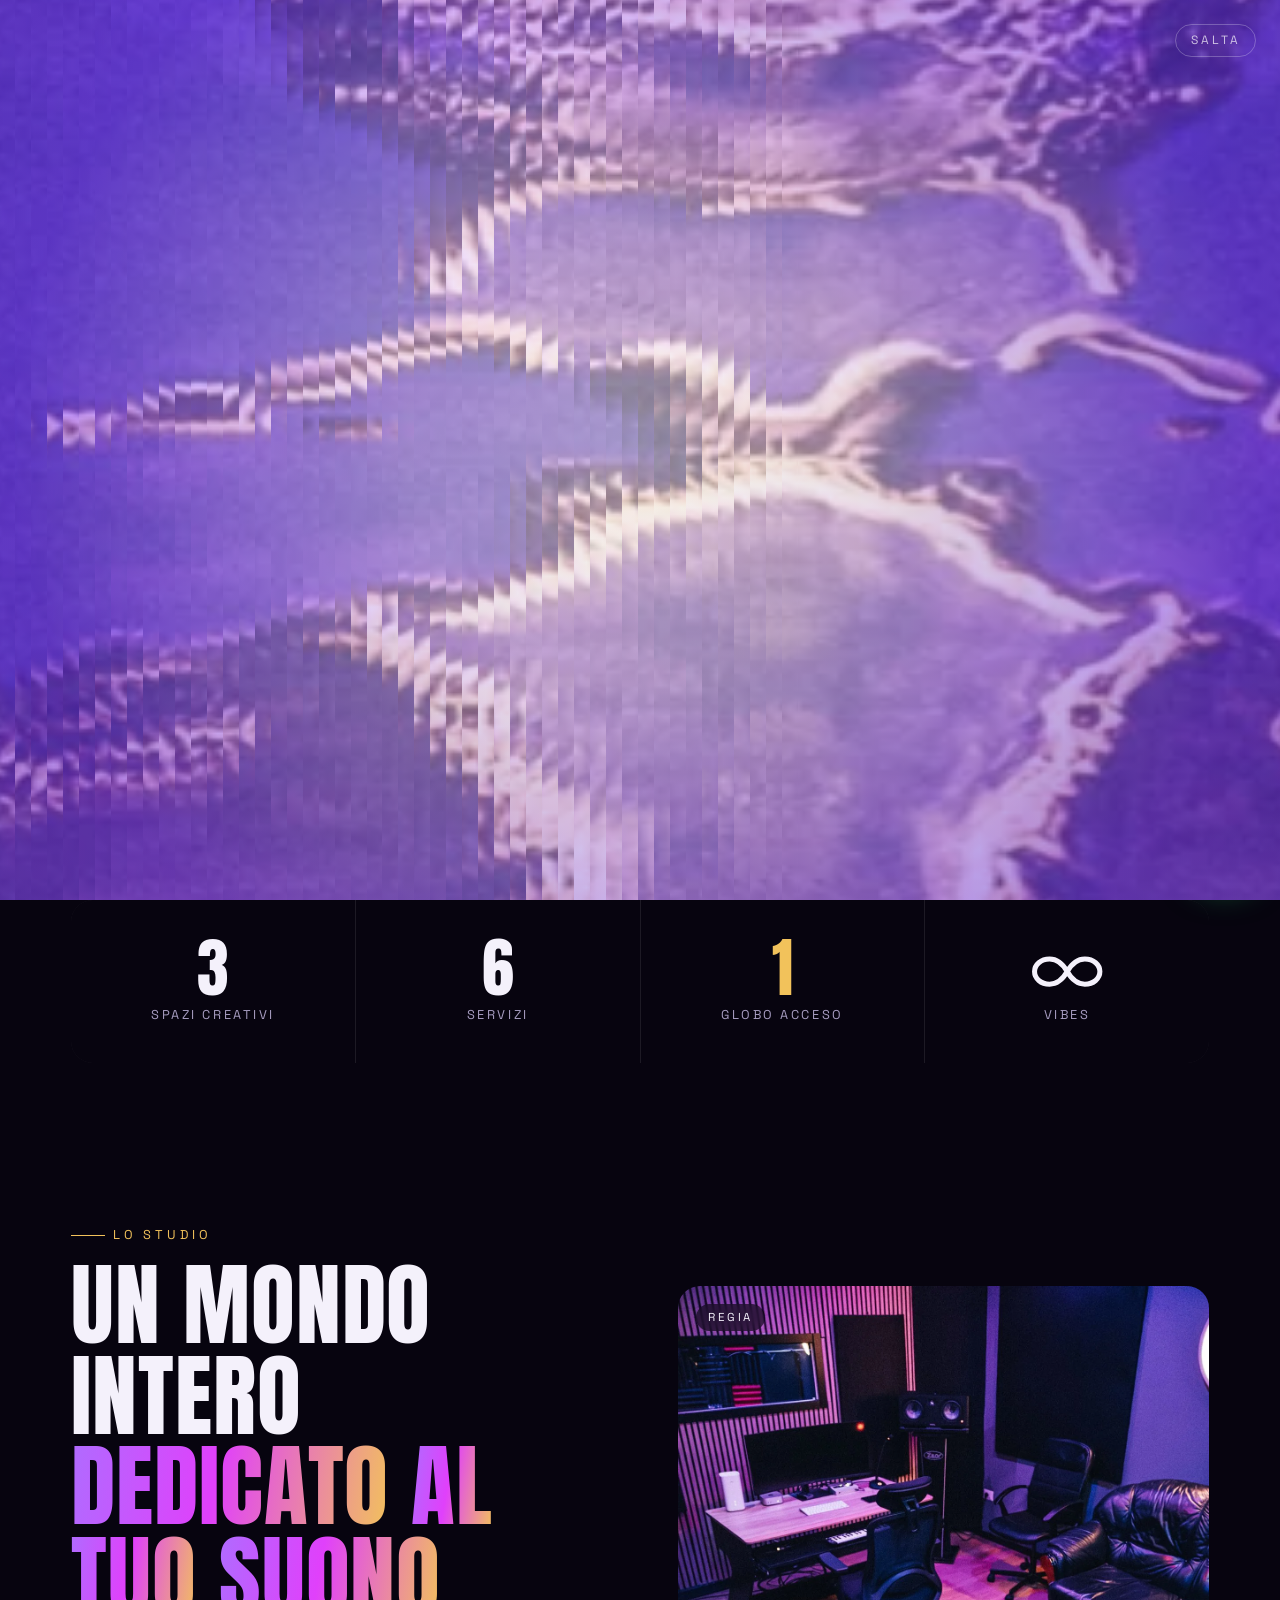
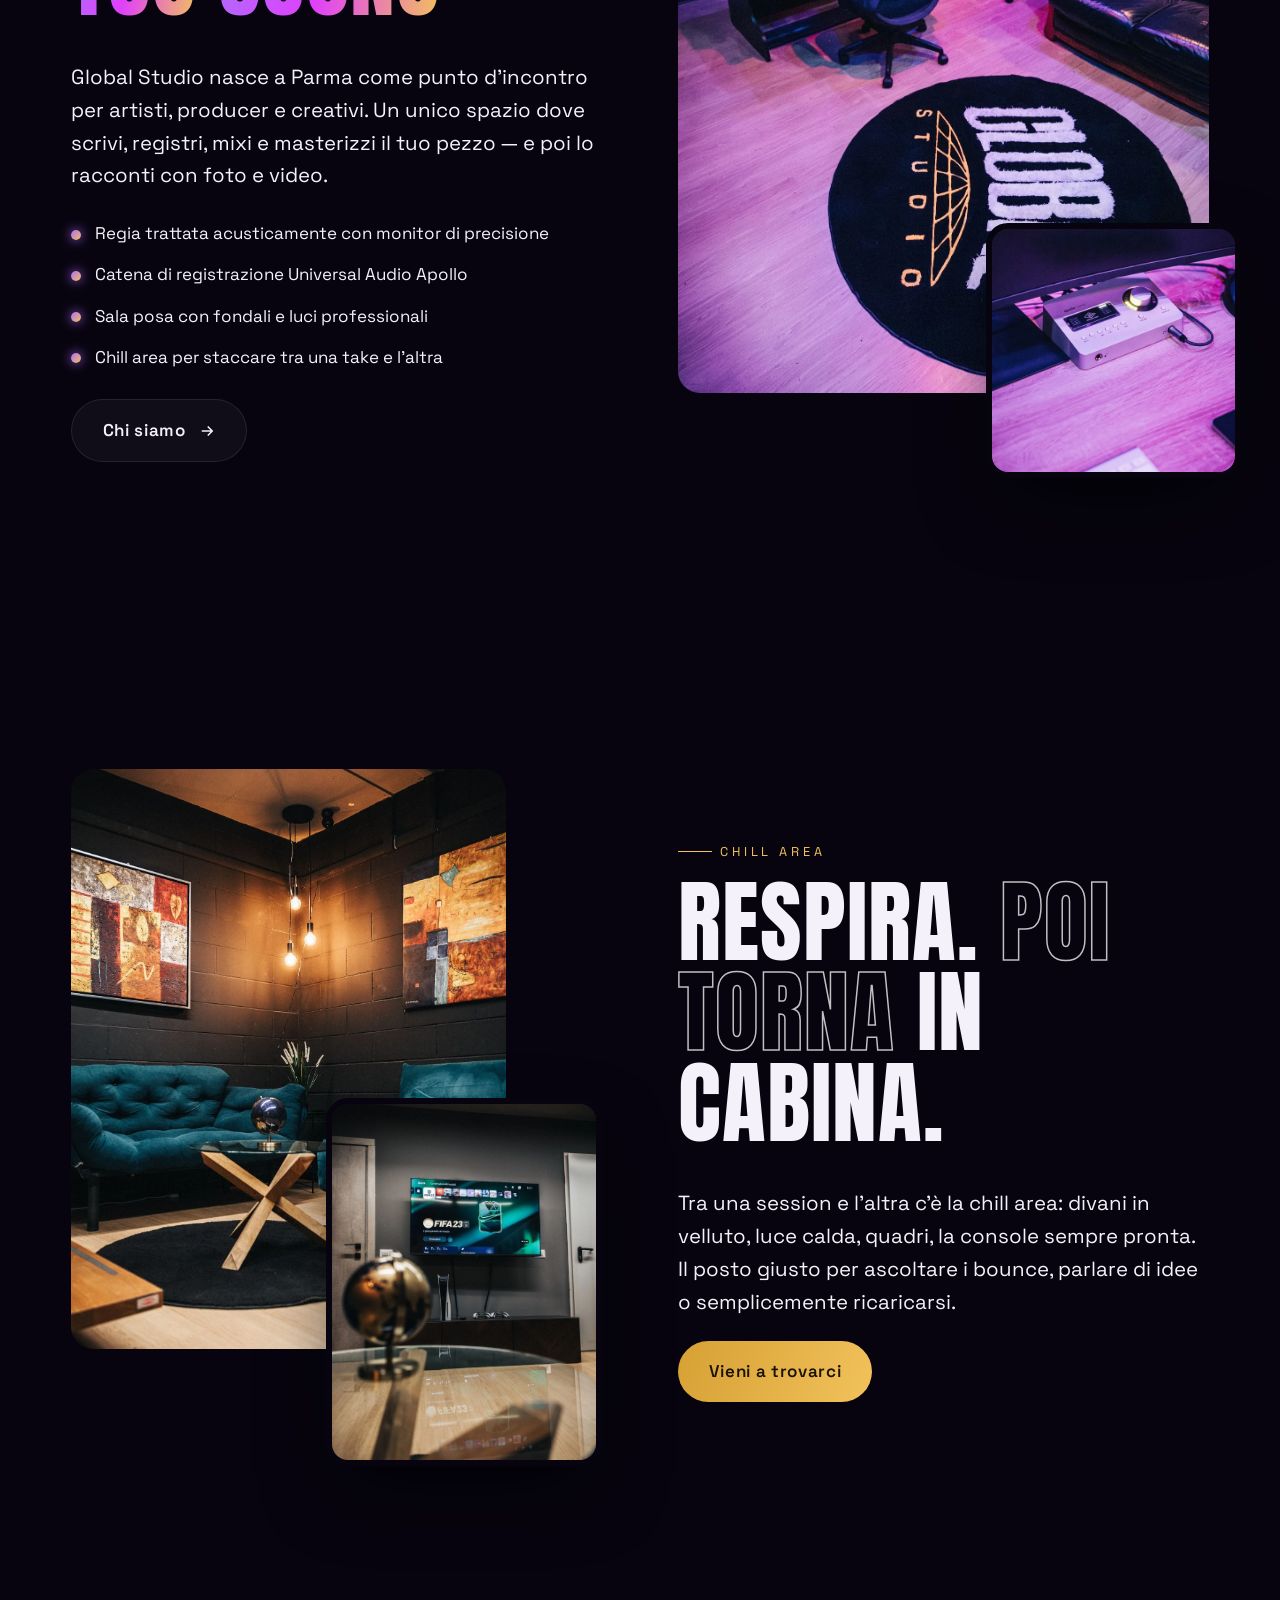
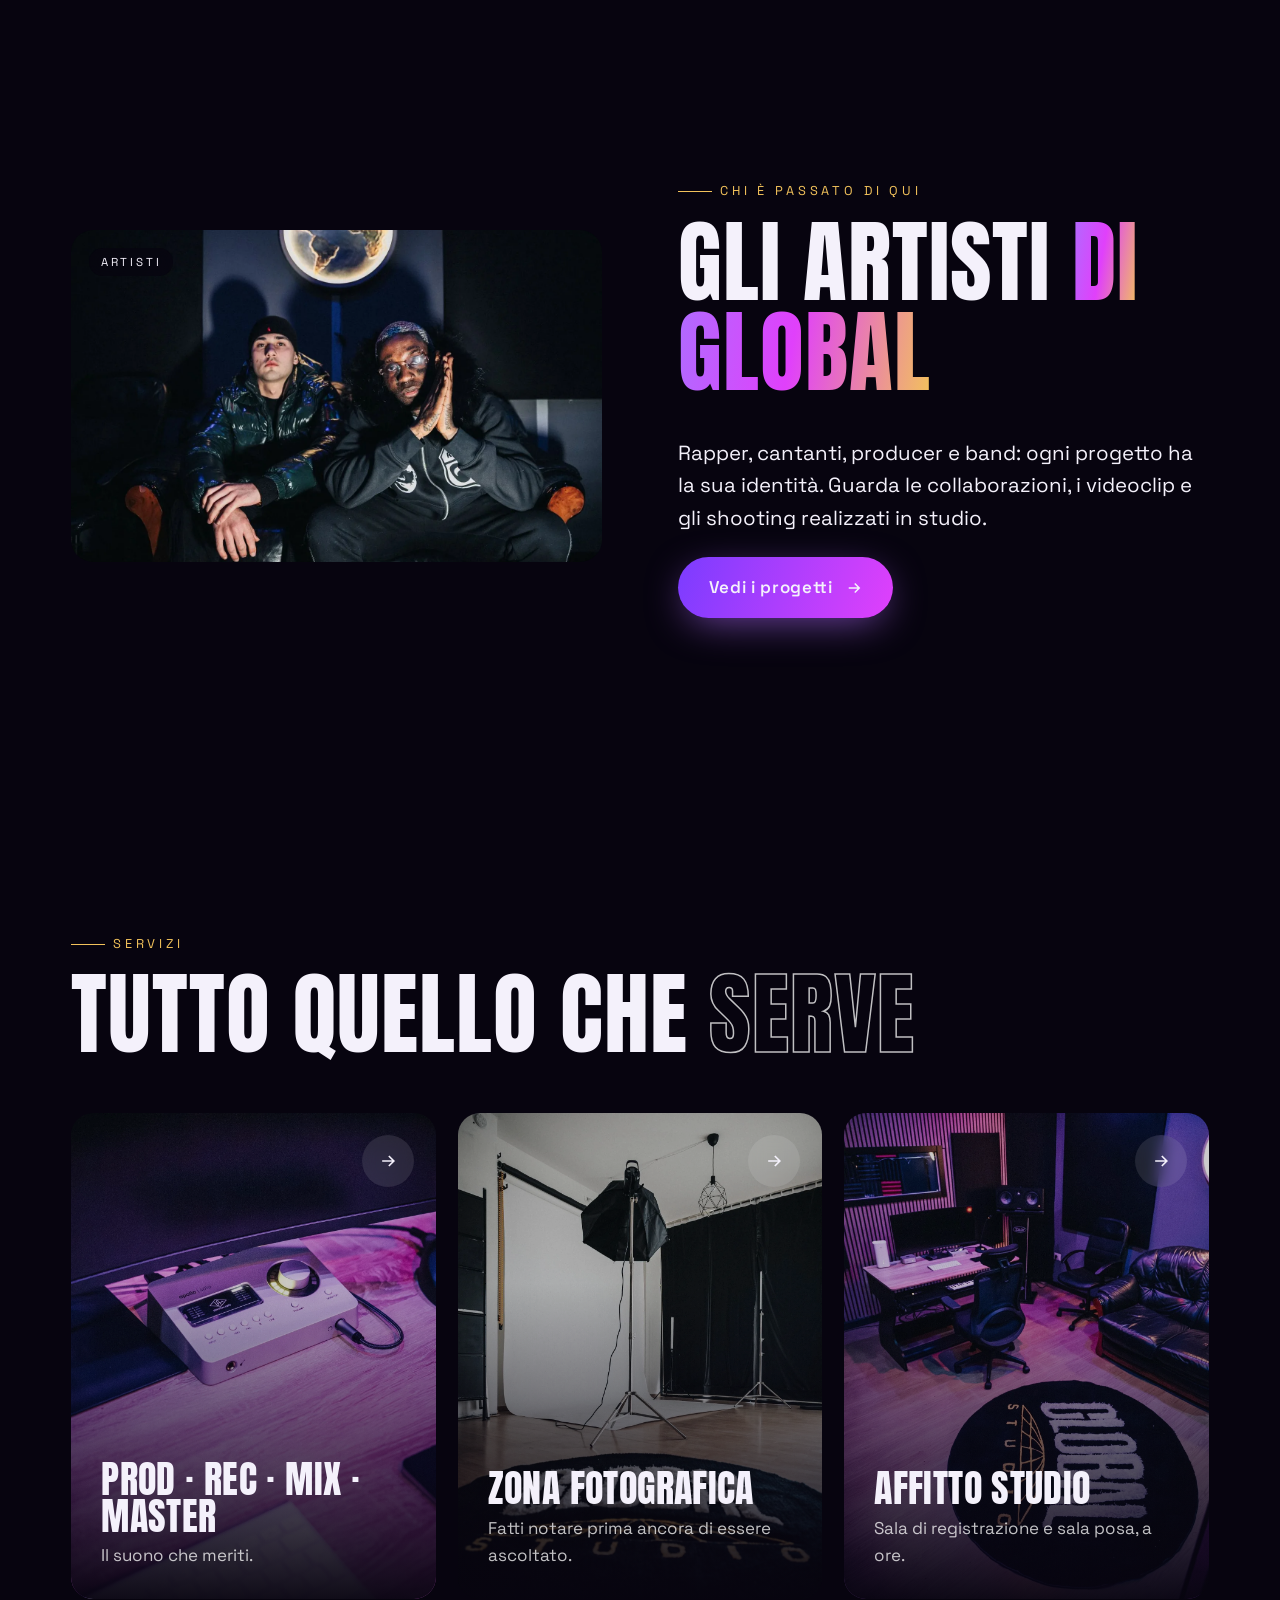
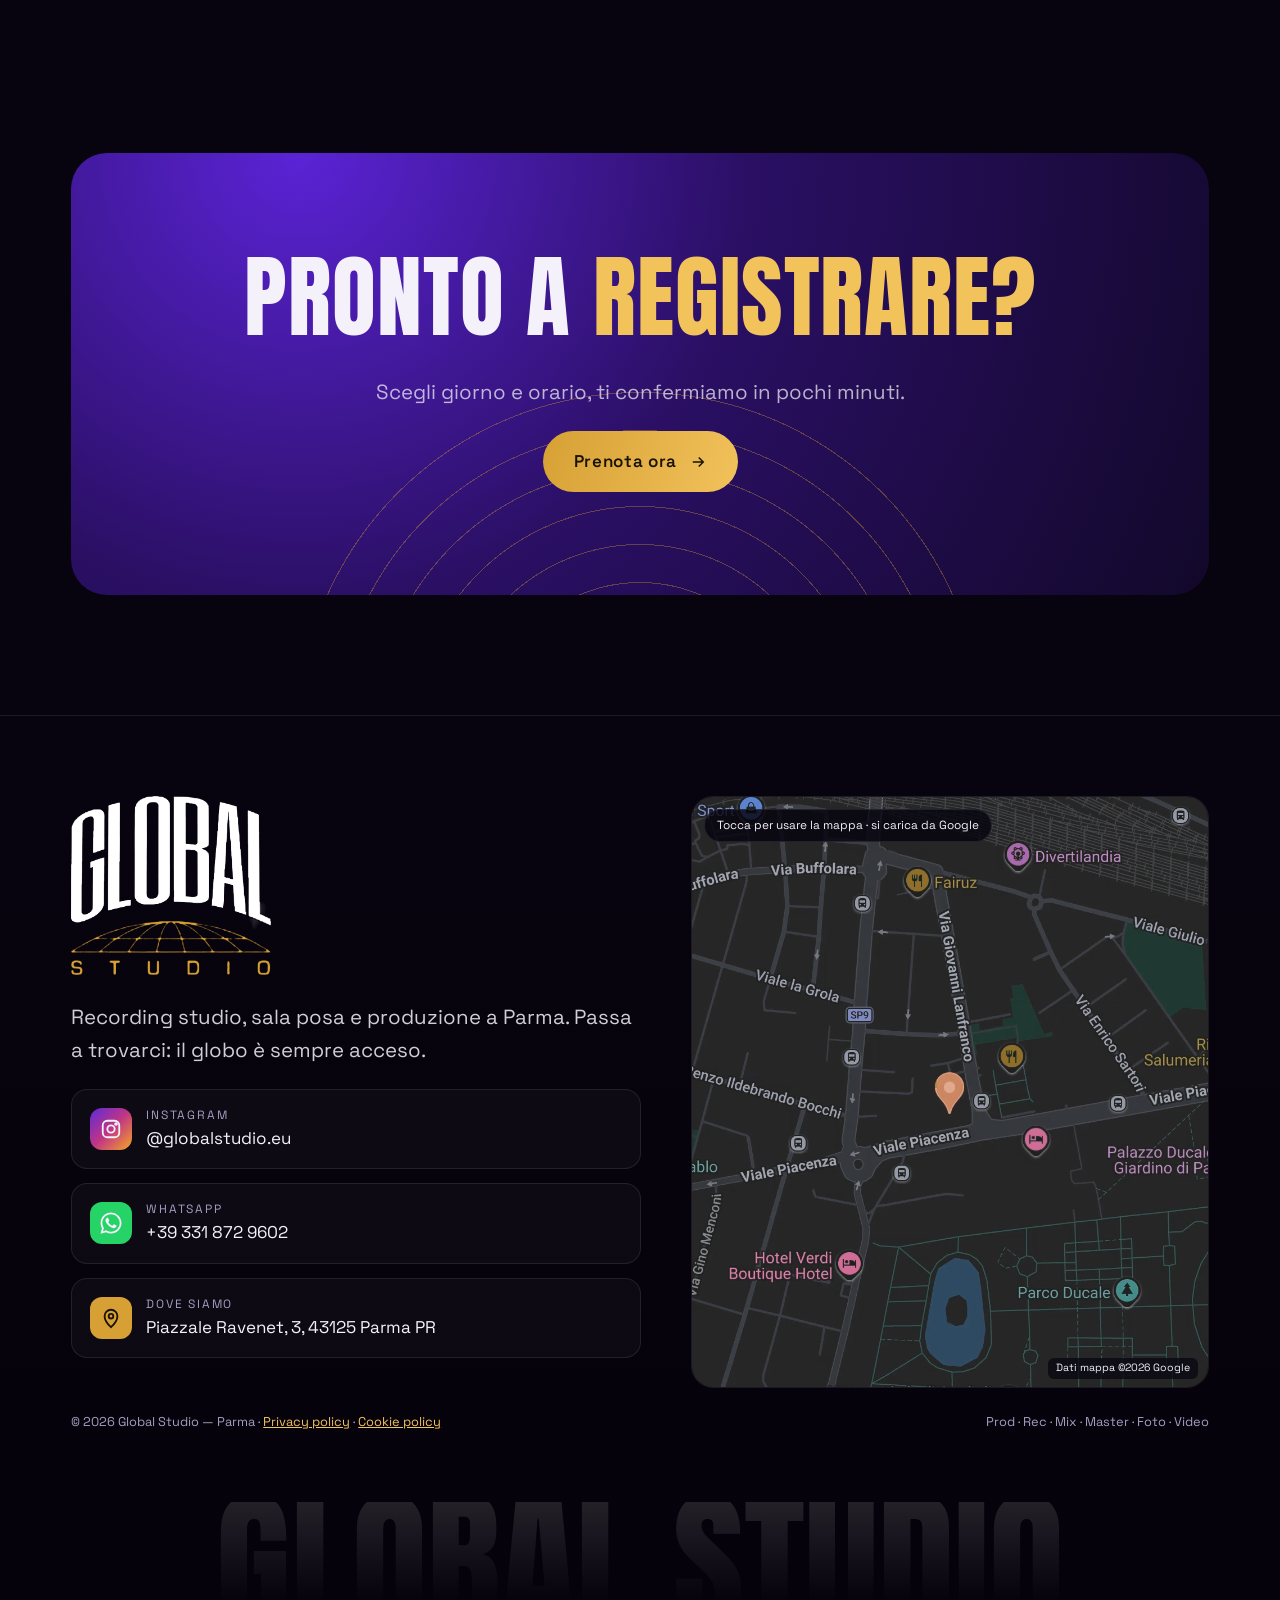
==== commit ae834de5: "Gallery a nastro: due file di foto che scorrono di lato, card Instagram ferma al centro Classi reel-" ====
--- a/sito/index.html
+++ b/sito/index.html
@@ -7,7 +7,7 @@
   <meta name="description" content="Global Studio, studio di registrazione a Parma: produzione, registrazione, mix e master, shooting foto e video, affitto sala di registrazione e sala posa.">
   <link rel="icon" href="assets/img/logo.png">
   <link rel="stylesheet" href="assets/fonts/fonts.css">
-  <link rel="stylesheet" href="assets/css/style.css?v=9">
+  <link rel="stylesheet" href="assets/css/style.css?v=10">
 </head>
 <body data-page="index.html">
 
@@ -151,6 +151,6 @@
   </main>
 
   <footer id="site-footer"></footer>
-  <script src="assets/js/main.js?v=8"></script>
+  <script src="assets/js/main.js?v=9"></script>
 </body>
 </html>
--- a/sito/assets/css/style.css
+++ b/sito/assets/css/style.css
@@ -447,6 +447,25 @@
 .ig-card:hover { transform: scale(1.02) rotate(-1deg); }
 .ig-card h3 { margin: 14px 0 8px; }
 .ig-card p { color: rgba(255,255,255,.85); margin: 0; }
+
+/* gallery a nastro: due file che scorrono in versi opposti, card Instagram ferma al centro */
+.reel-wrap { --h: clamp(180px, 20vw, 420px); --gap: 16px; position: relative; display: grid; grid-template-columns: minmax(0, 1fr); gap: var(--gap); margin-top: 40px; overflow-x: clip; }
+.reel { overflow: hidden; -webkit-mask-image: linear-gradient(90deg, transparent, #000 6%, #000 94%, transparent); mask-image: linear-gradient(90deg, transparent, #000 6%, #000 94%, transparent); }
+.reel-track { display: flex; gap: var(--gap); width: max-content; animation: reel 70s linear infinite; }
+.reel.reverse .reel-track { animation-direction: reverse; animation-duration: 80s; }
+.reel-wrap:hover .reel-track { animation-play-state: paused; }
+.reel .media { flex: none; height: var(--h); cursor: zoom-in; }
+.reel .media img { width: auto; height: 100%; }
+@keyframes reel { to { transform: translateX(calc(-50% - var(--gap) / 2)); } }
+.ig-float {
+  position: absolute; z-index: 2; left: 50%; top: 50%; translate: -50% -50%;
+  width: clamp(220px, 24vw, 340px); margin: 0;
+  box-shadow: 0 0 0 6px var(--bg), 0 40px 100px -20px rgba(0,0,0,.9);
+}
+@media (prefers-reduced-motion: reduce) {
+  .reel { overflow-x: auto; }
+  .reel-track { animation: none; }
+}
 
 /* lightbox */
 .lightbox {
@@ -757,8 +776,3 @@
   .trio { gap: 10px; aspect-ratio: 1; }
   .artist-tags { margin-left: 0; }
 }
-
-/* fondatore (about) */
-.founder .media { cursor: zoom-in; }
-.founder-shots { display: grid; grid-template-columns: 1fr 1fr; gap: 14px; margin-top: 32px; }
-.founder-shots .media { aspect-ratio: 16 / 10; }
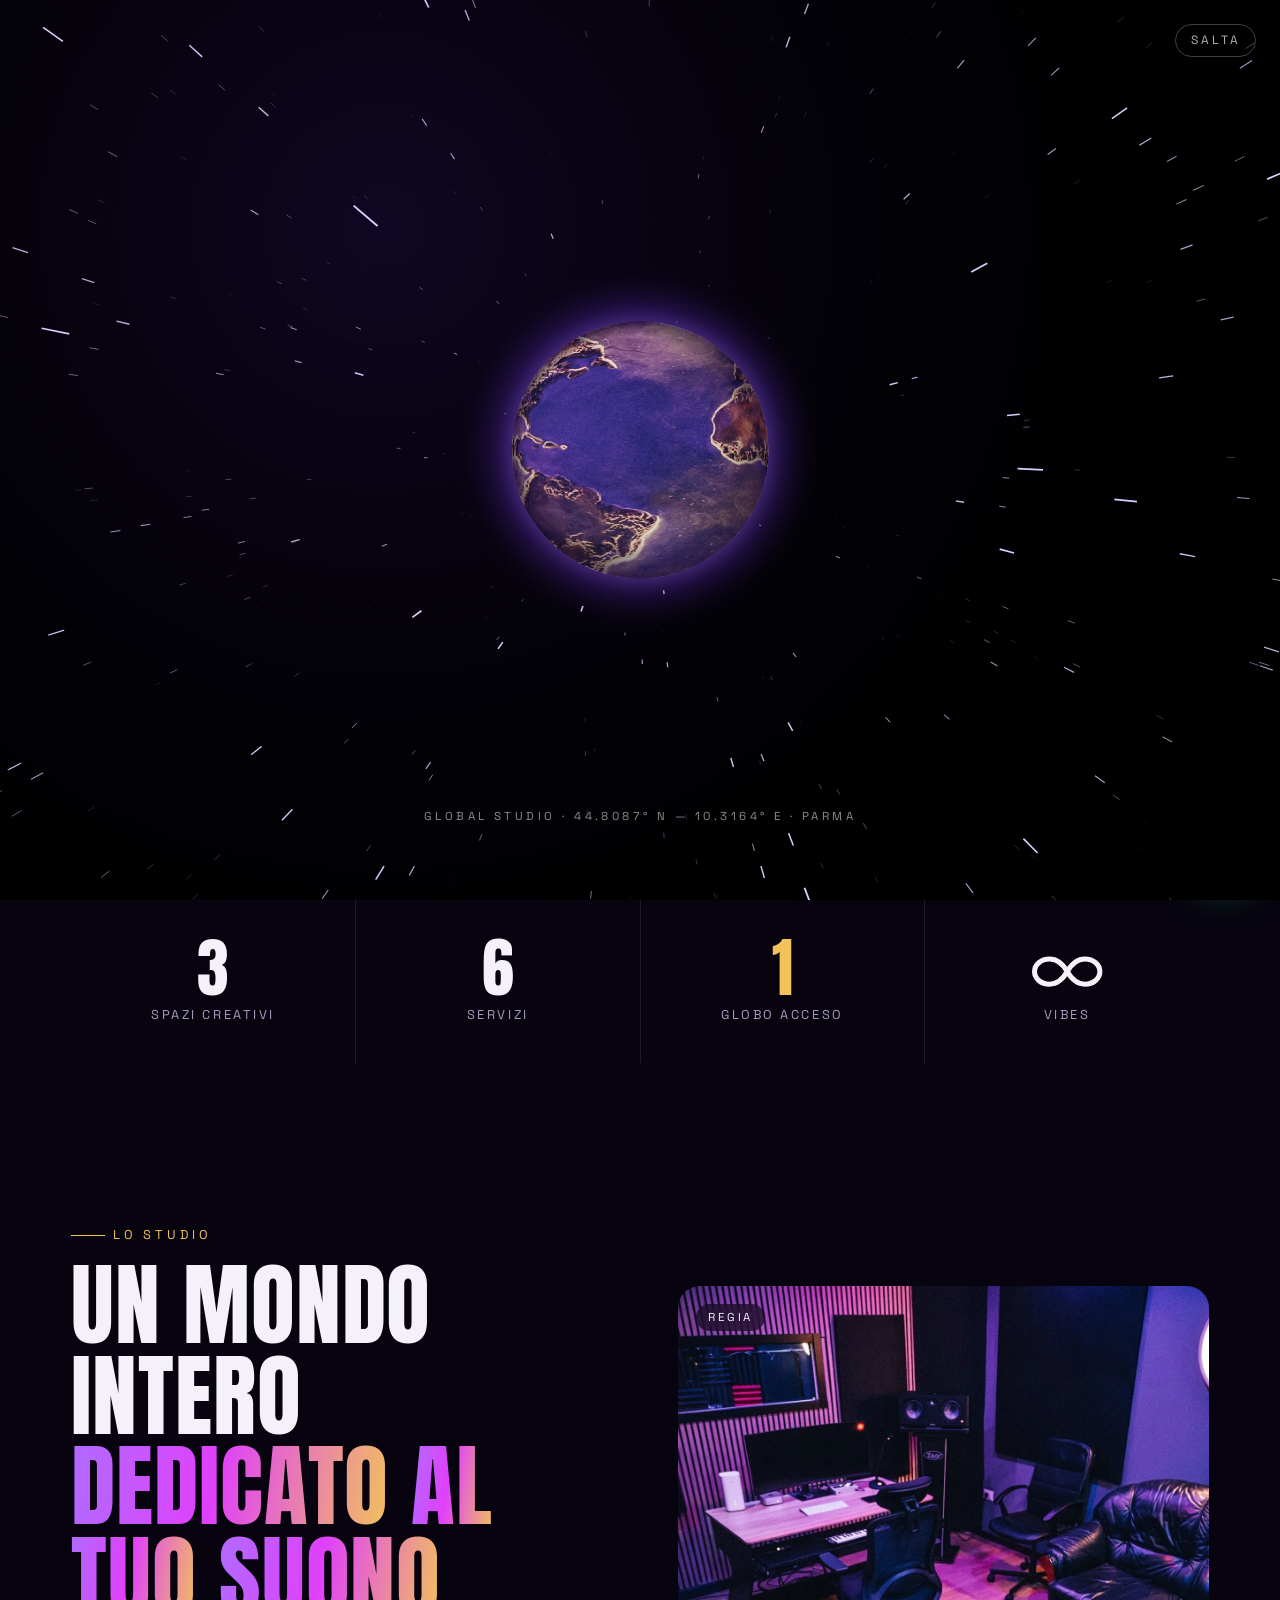
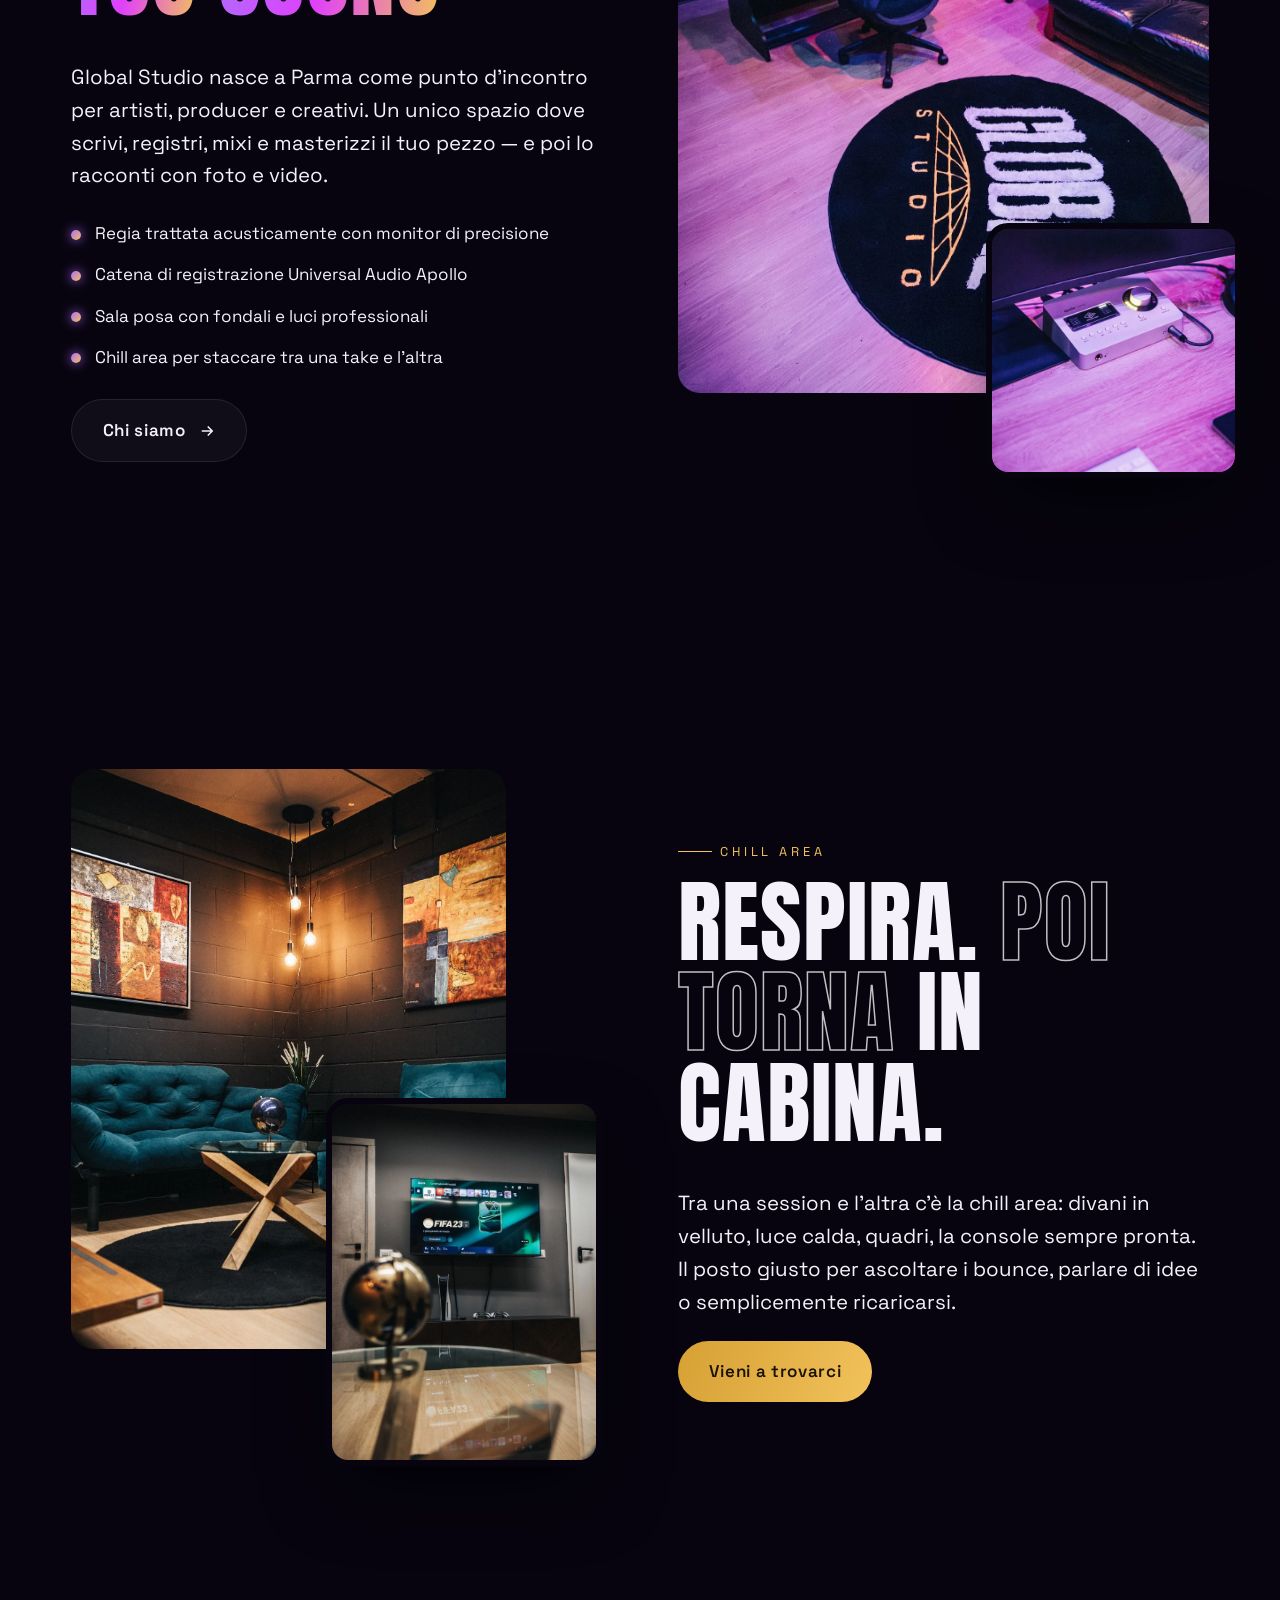
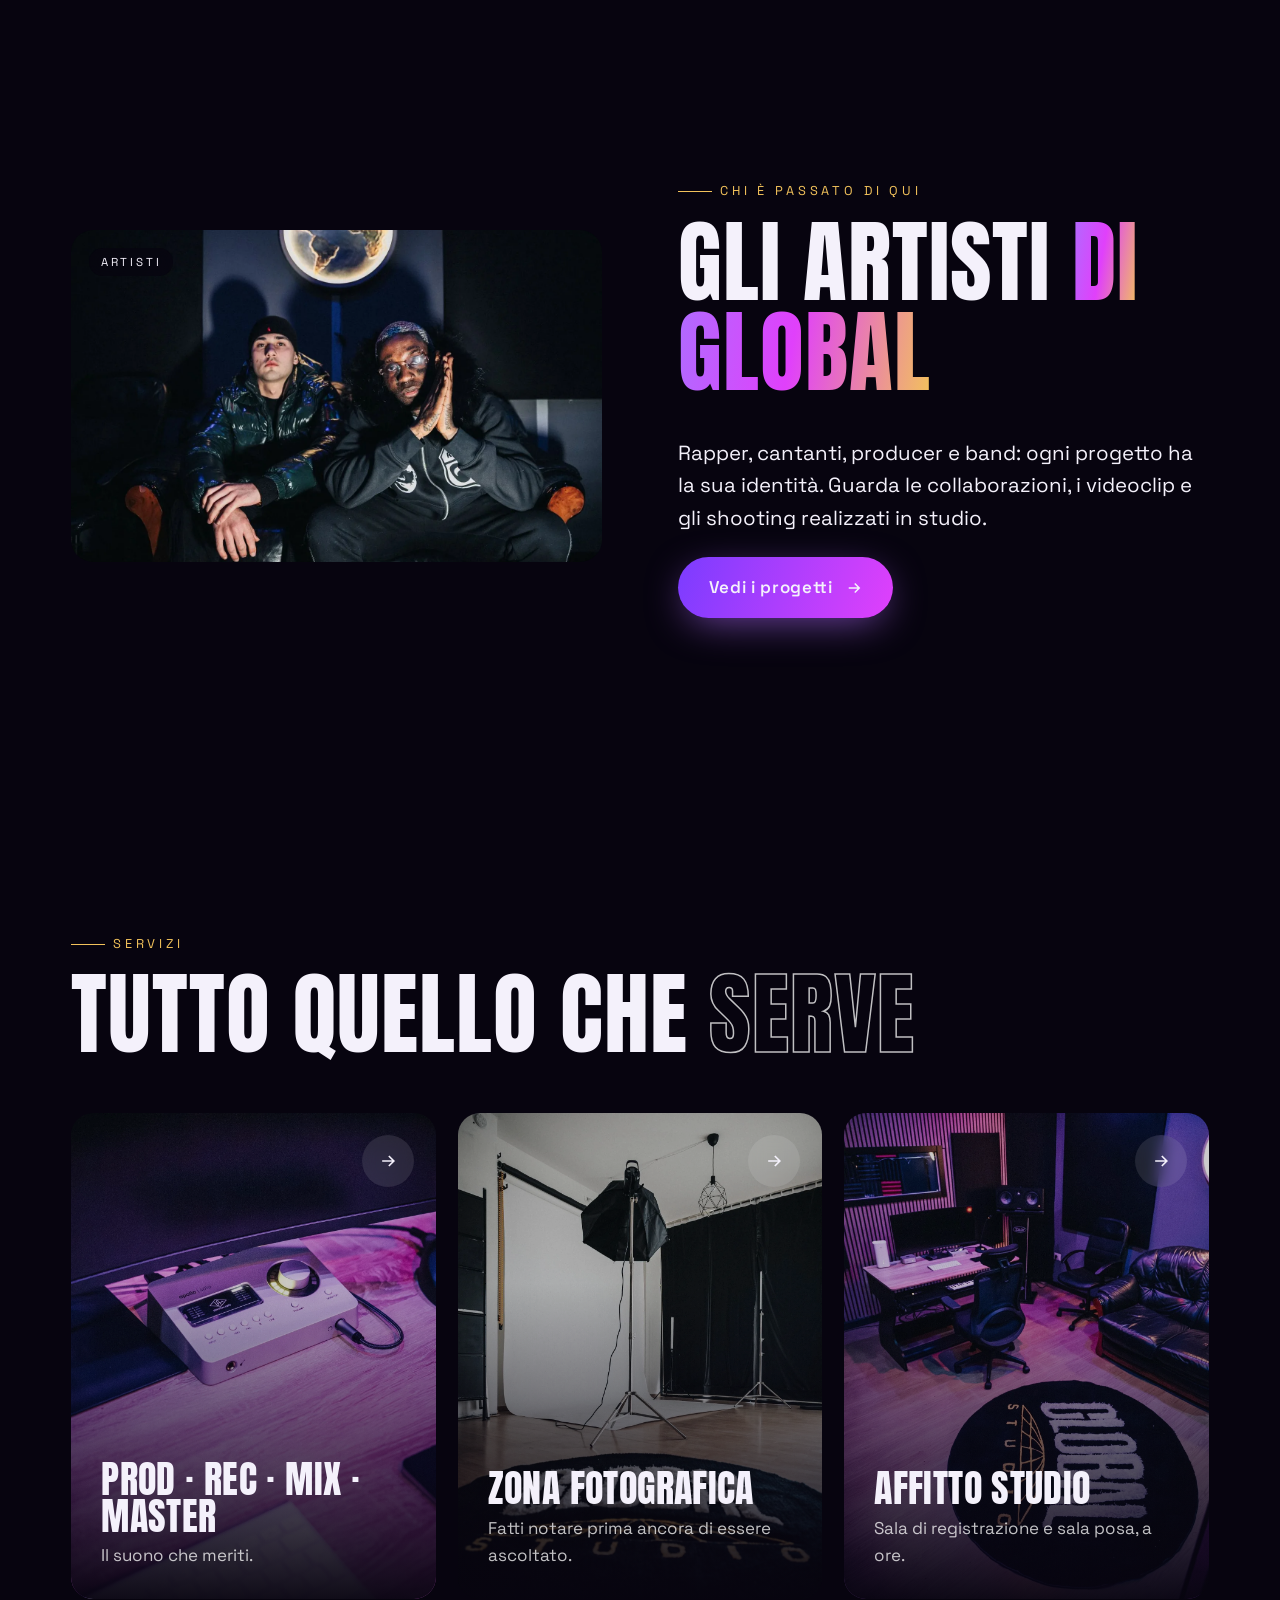
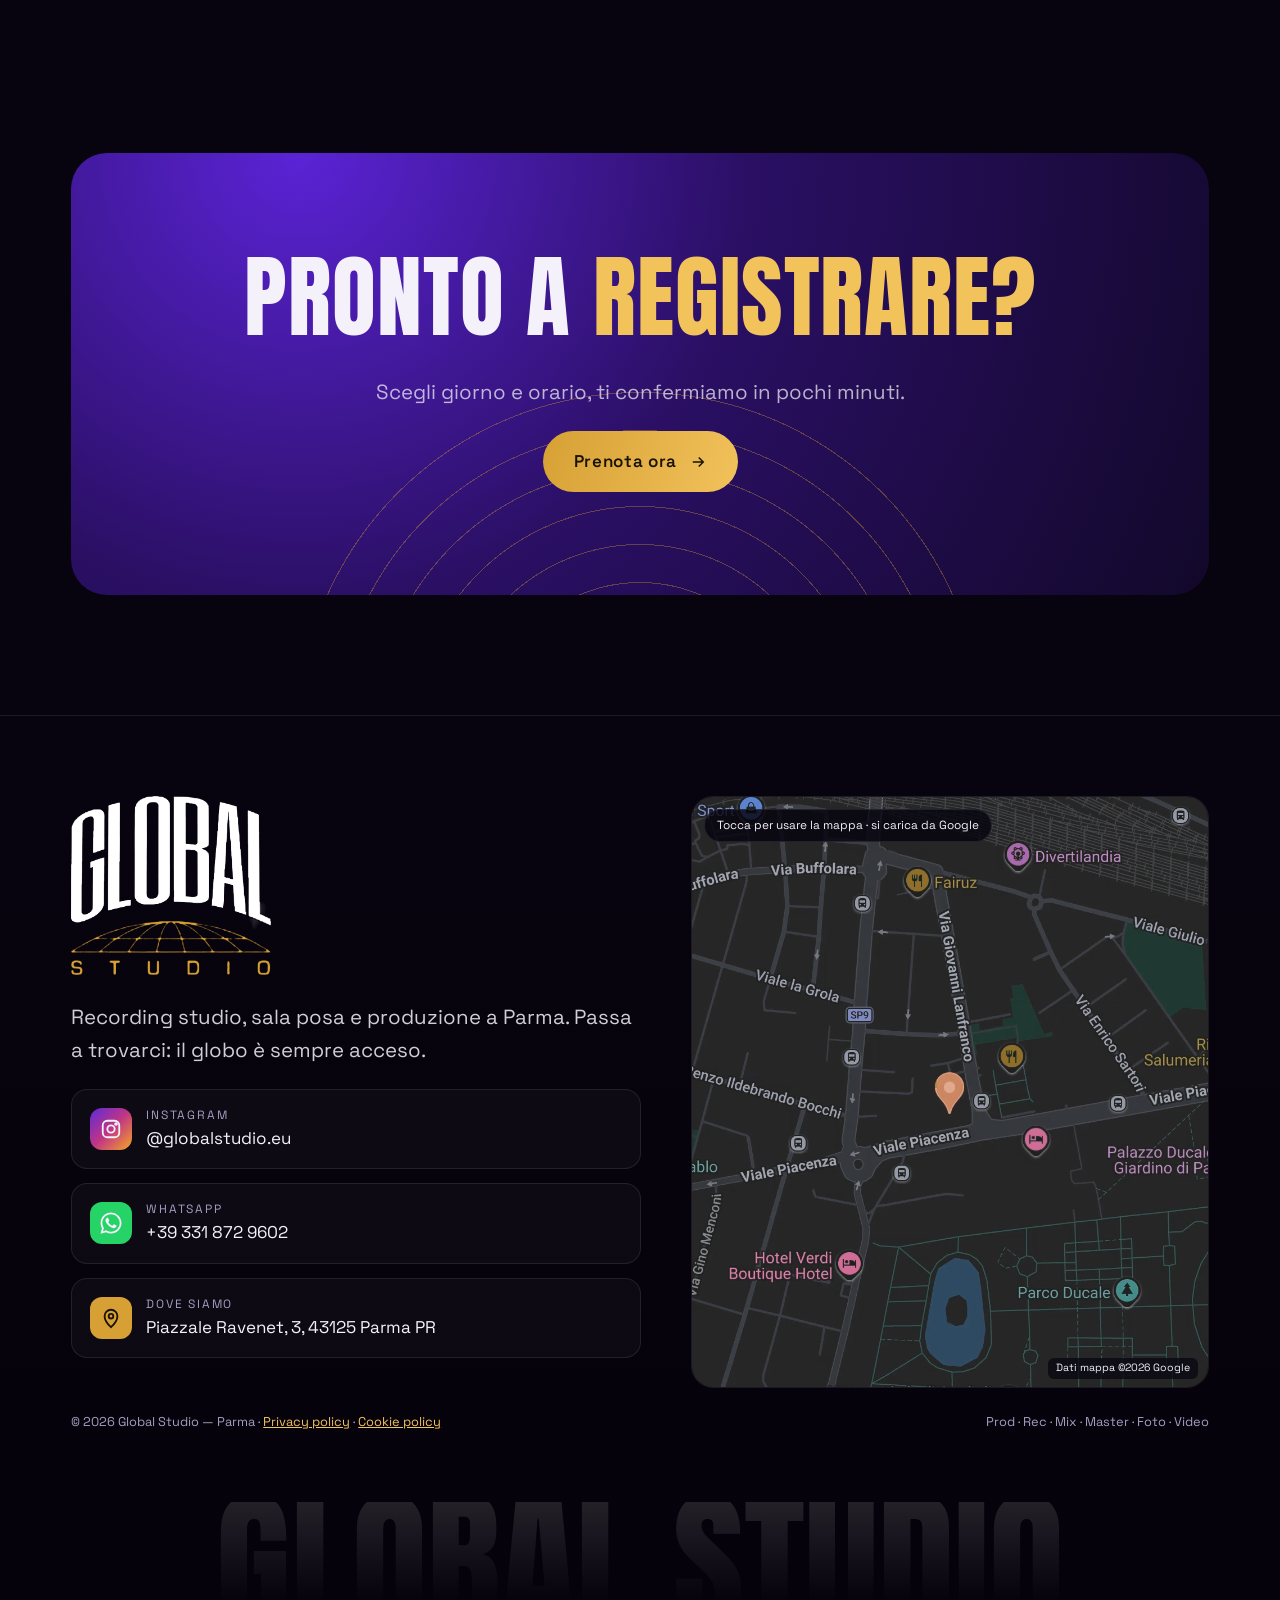
==== commit 57002b97: "style: gallery a nastro più veloce, senza pausa al passaggio del mouse, con i video Le due file scor" ====
--- a/sito/index.html
+++ b/sito/index.html
@@ -7,7 +7,7 @@
   <meta name="description" content="Global Studio, studio di registrazione a Parma: produzione, registrazione, mix e master, shooting foto e video, affitto sala di registrazione e sala posa.">
   <link rel="icon" href="assets/img/logo.png">
   <link rel="stylesheet" href="assets/fonts/fonts.css">
-  <link rel="stylesheet" href="assets/css/style.css?v=10">
+  <link rel="stylesheet" href="assets/css/style.css?v=11">
 </head>
 <body data-page="index.html">
 
--- a/sito/assets/css/style.css
+++ b/sito/assets/css/style.css
@@ -451,11 +451,11 @@
 /* gallery a nastro: due file che scorrono in versi opposti, card Instagram ferma al centro */
 .reel-wrap { --h: clamp(180px, 20vw, 420px); --gap: 16px; position: relative; display: grid; grid-template-columns: minmax(0, 1fr); gap: var(--gap); margin-top: 40px; overflow-x: clip; }
 .reel { overflow: hidden; -webkit-mask-image: linear-gradient(90deg, transparent, #000 6%, #000 94%, transparent); mask-image: linear-gradient(90deg, transparent, #000 6%, #000 94%, transparent); }
-.reel-track { display: flex; gap: var(--gap); width: max-content; animation: reel 70s linear infinite; }
-.reel.reverse .reel-track { animation-direction: reverse; animation-duration: 80s; }
-.reel-wrap:hover .reel-track { animation-play-state: paused; }
-.reel .media { flex: none; height: var(--h); cursor: zoom-in; }
-.reel .media img { width: auto; height: 100%; }
+.reel-track { display: flex; gap: var(--gap); width: max-content; animation: reel 60s linear infinite; }
+.reel.reverse .reel-track { animation-direction: reverse; animation-duration: 68s; }
+.reel .media { flex: none; height: var(--h); }
+.reel .media img, .reel .media video { width: auto; height: 100%; }
+.reel .media img { cursor: zoom-in; }
 @keyframes reel { to { transform: translateX(calc(-50% - var(--gap) / 2)); } }
 .ig-float {
   position: absolute; z-index: 2; left: 50%; top: 50%; translate: -50% -50%;
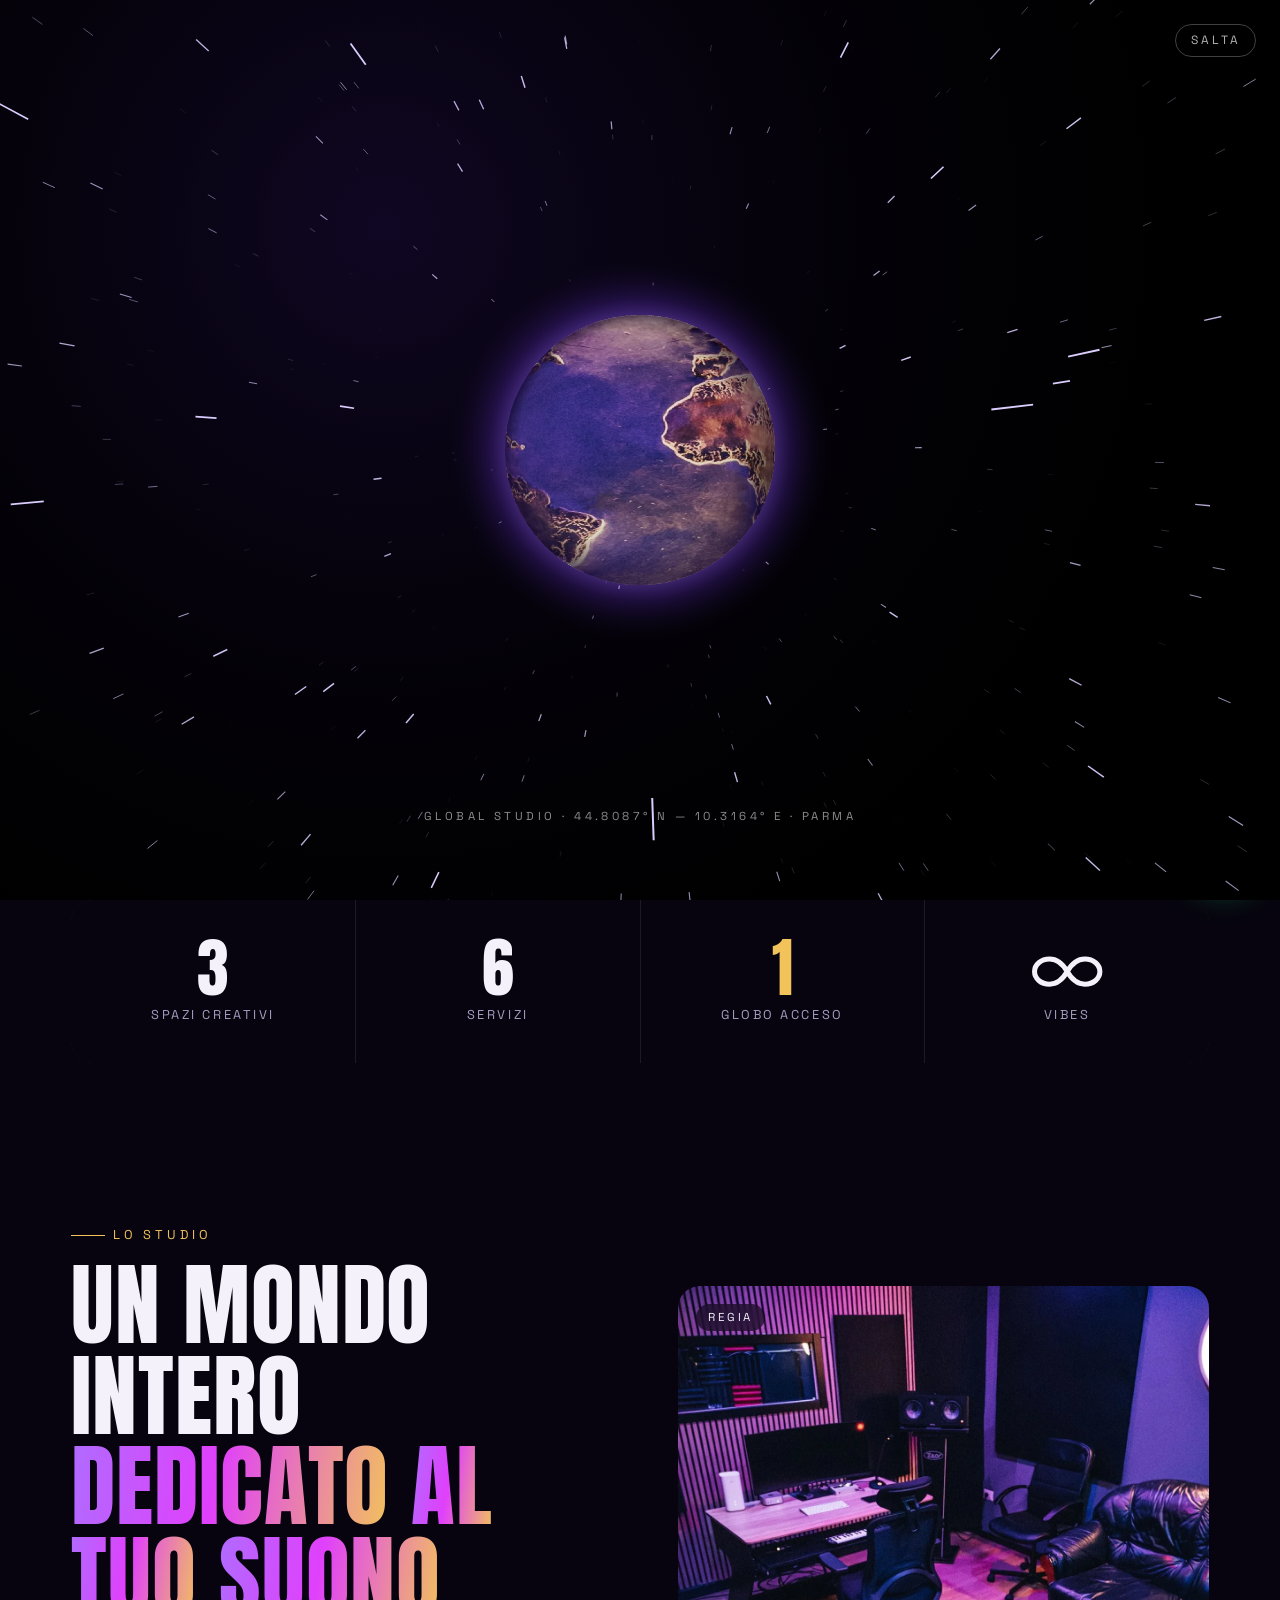
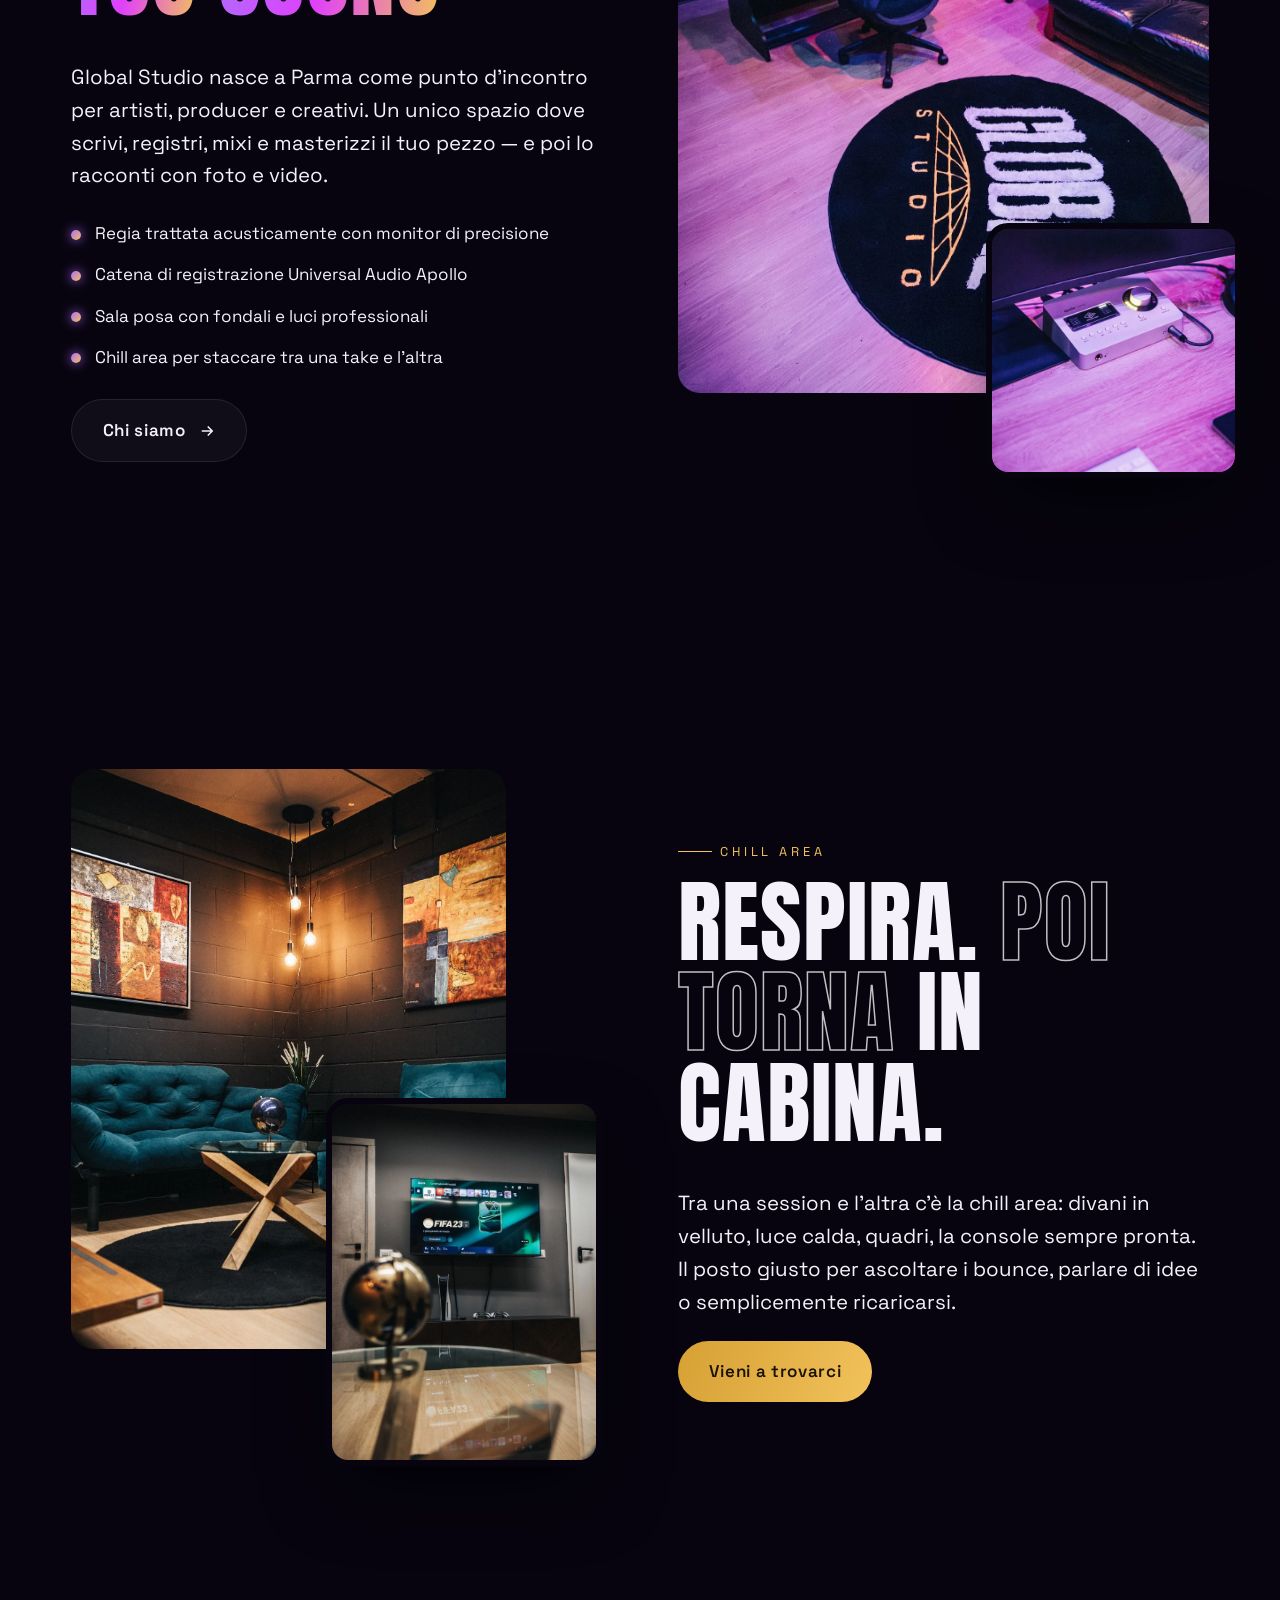
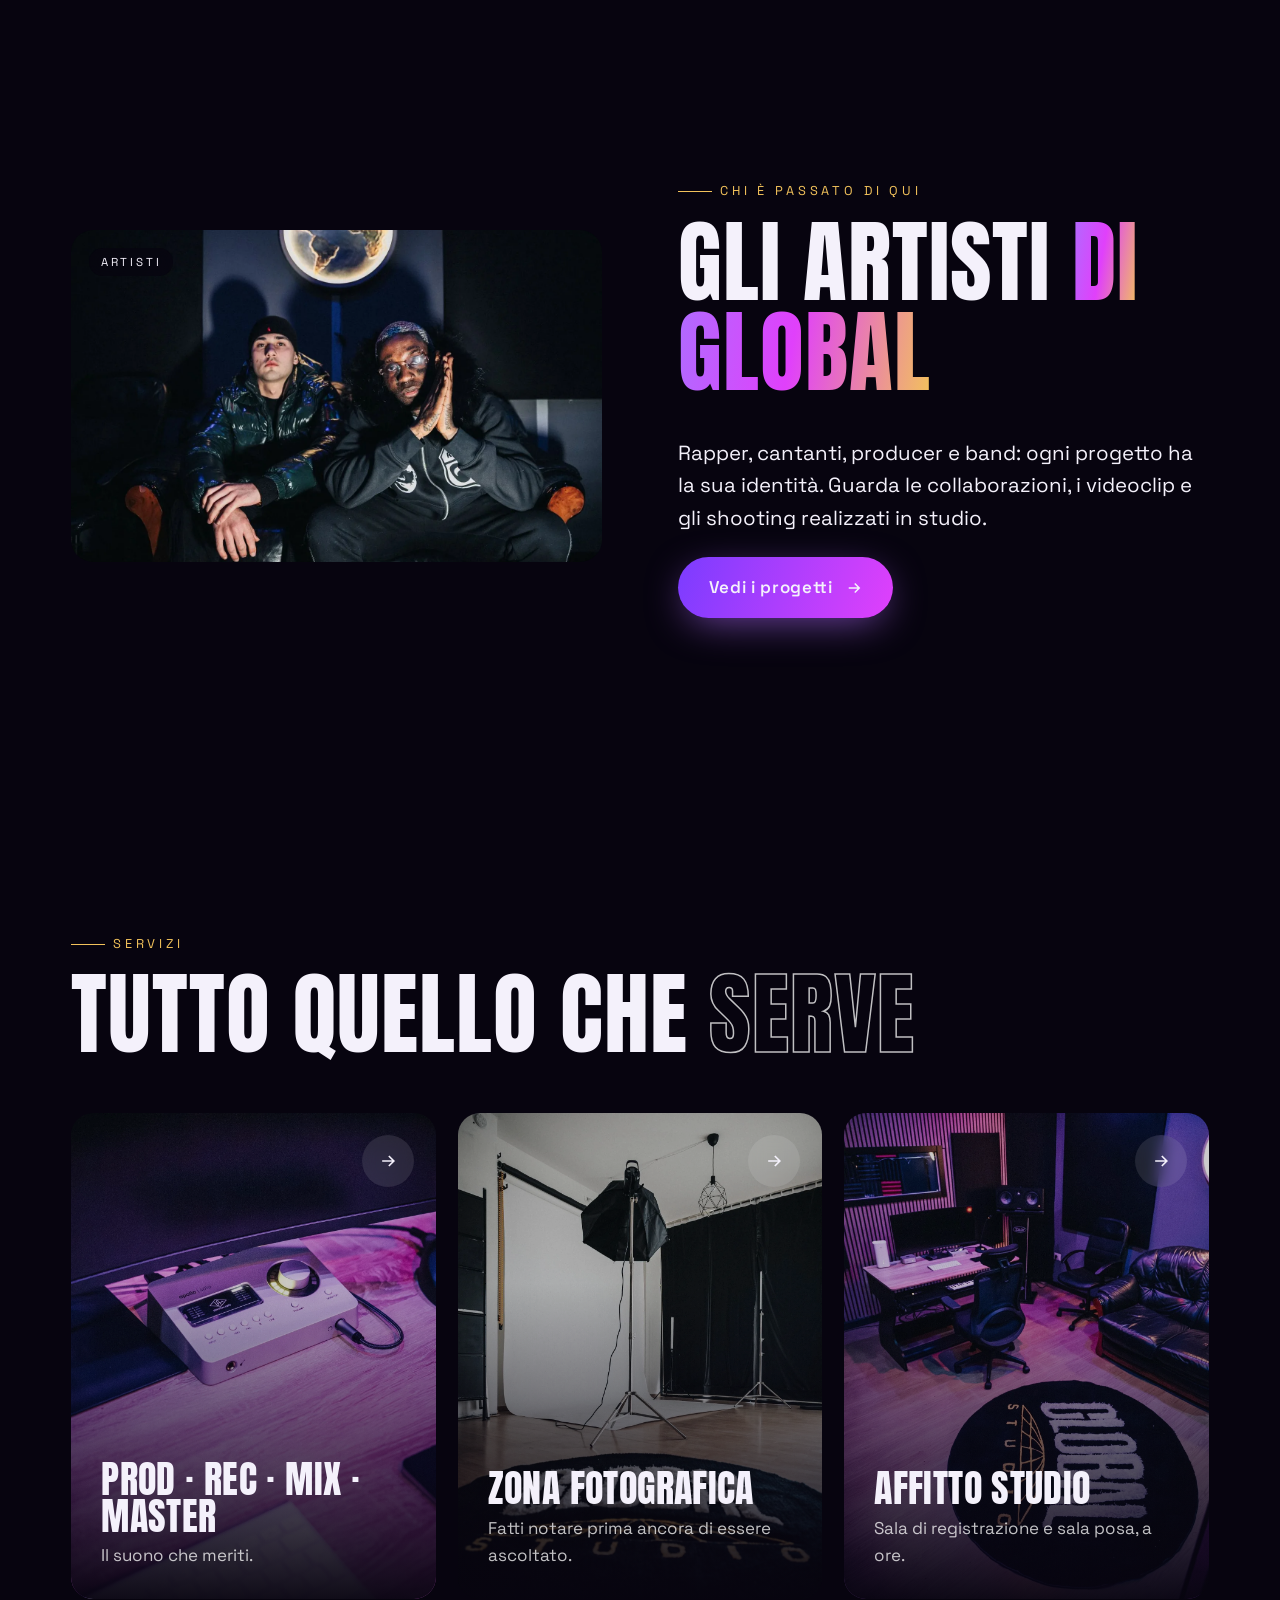
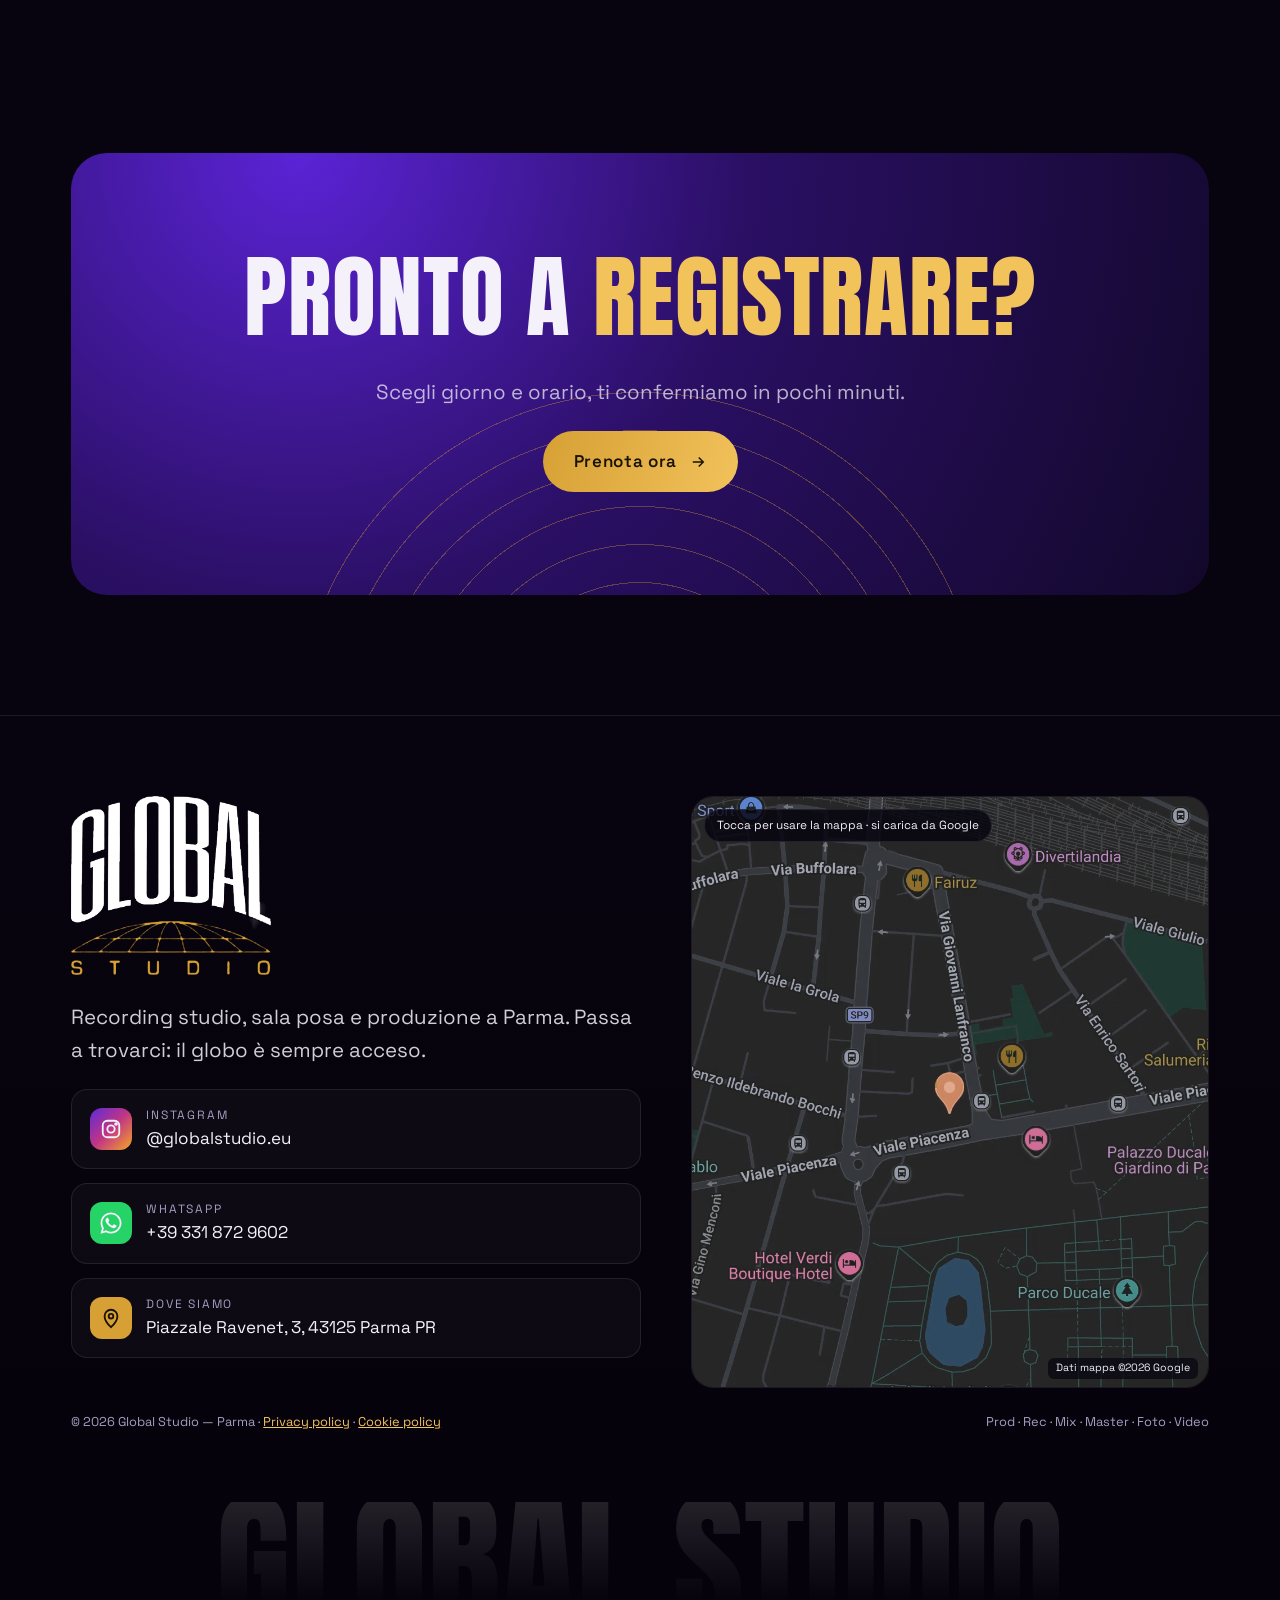
==== commit fe46d04c: "content: video di presentazione nella gallery e come sfondo di Chi siamo Nuovo assets/video/presenta" ====
--- a/sito/index.html
+++ b/sito/index.html
@@ -7,7 +7,7 @@
   <meta name="description" content="Global Studio, studio di registrazione a Parma: produzione, registrazione, mix e master, shooting foto e video, affitto sala di registrazione e sala posa.">
   <link rel="icon" href="assets/img/logo.png">
   <link rel="stylesheet" href="assets/fonts/fonts.css">
-  <link rel="stylesheet" href="assets/css/style.css?v=11">
+  <link rel="stylesheet" href="assets/css/style.css?v=12">
 </head>
 <body data-page="index.html">
 
--- a/sito/assets/css/style.css
+++ b/sito/assets/css/style.css
@@ -292,6 +292,19 @@
   font-family: var(--font-display); font-size: clamp(8rem, 26vw, 24rem); line-height: .8;
   color: transparent; -webkit-text-stroke: 1px rgba(255,255,255,.06);
   text-transform: uppercase; white-space: nowrap; pointer-events: none;
+}
+
+/* page hero con video di sfondo (about) */
+.page-hero-video { position: absolute; inset: 0; z-index: -2; }
+.page-hero-video video { width: 100%; height: 100%; object-fit: cover; object-position: 50% 30%; }
+.page-hero-video::after {
+  content: ""; position: absolute; inset: 0;
+  background:
+    linear-gradient(90deg, rgba(7, 4, 15, .85) 0%, rgba(7, 4, 15, .55) 55%, rgba(7, 4, 15, .35) 100%),
+    linear-gradient(180deg, rgba(7, 4, 15, .3) 0%, transparent 40%, var(--bg) 100%);
+}
+@media (prefers-reduced-motion: reduce) {
+  .page-hero-video { display: none; }
 }
 
 /* ==========================================================
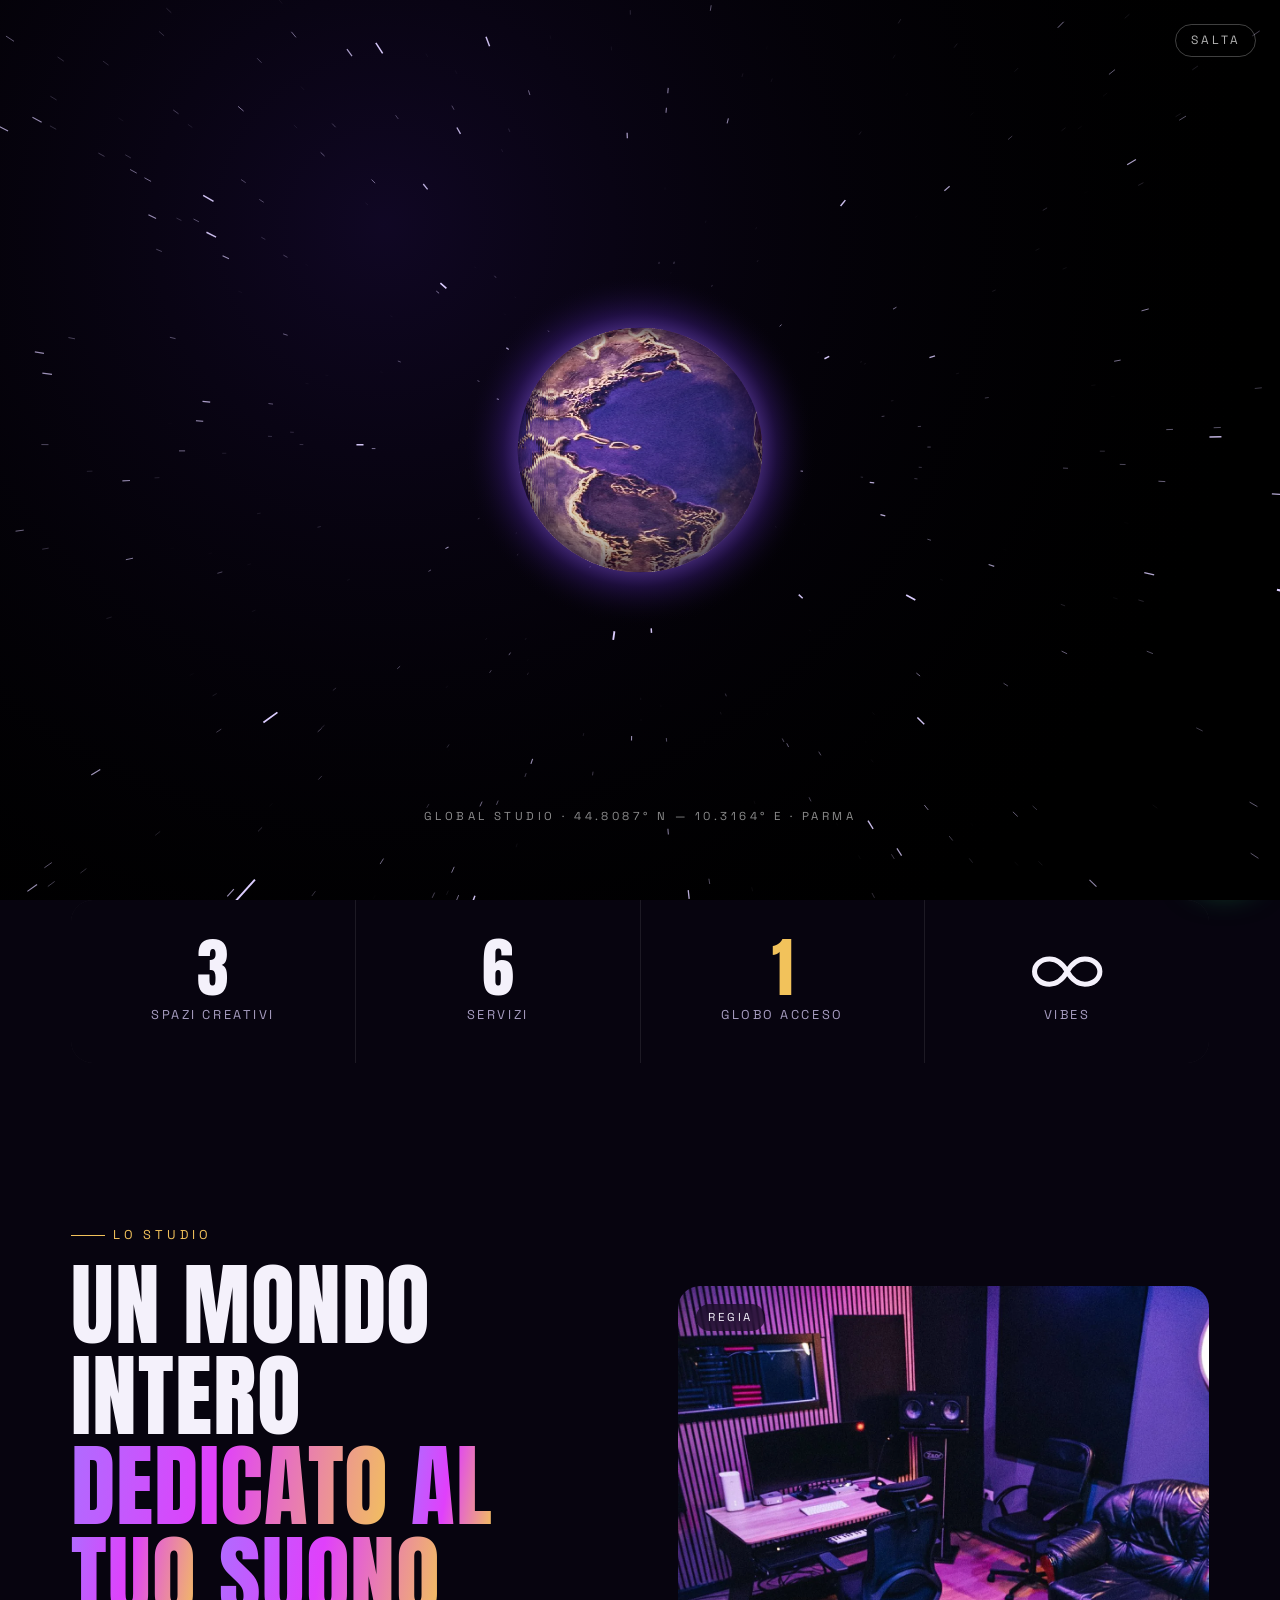
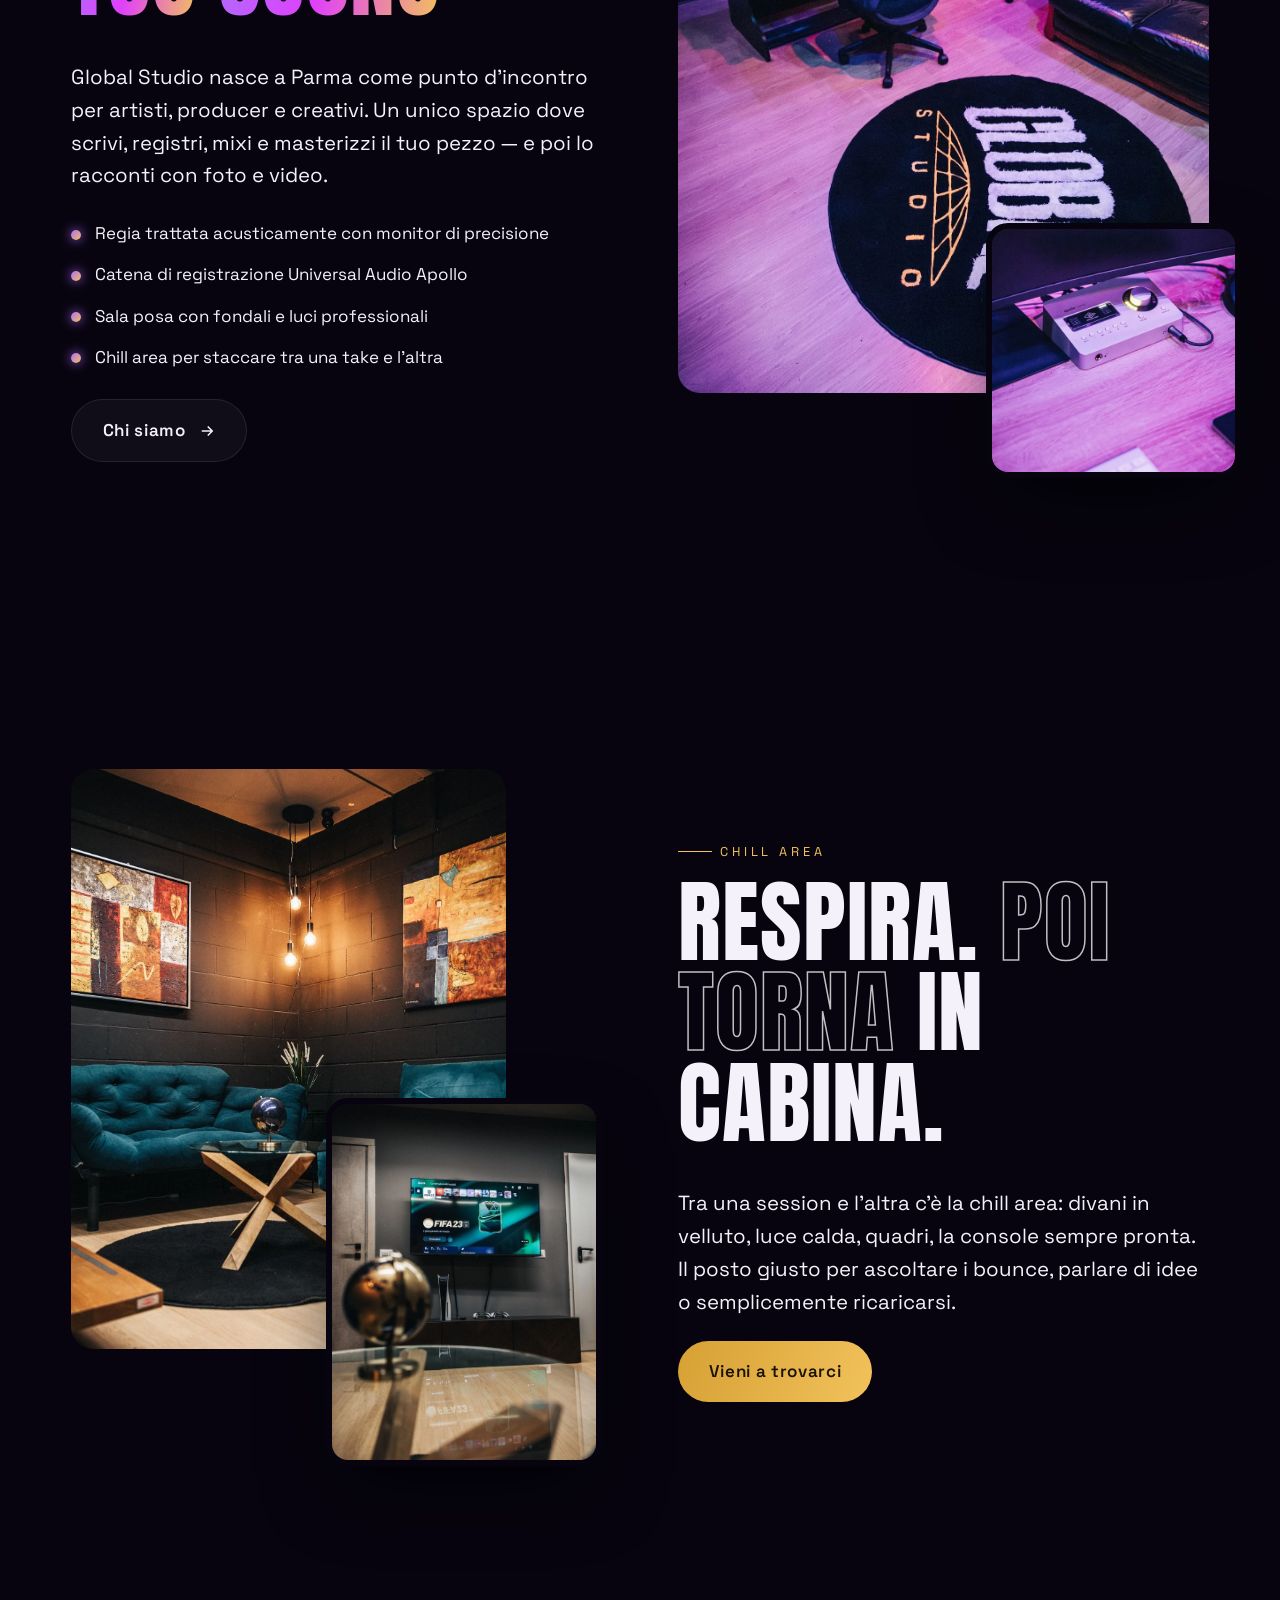
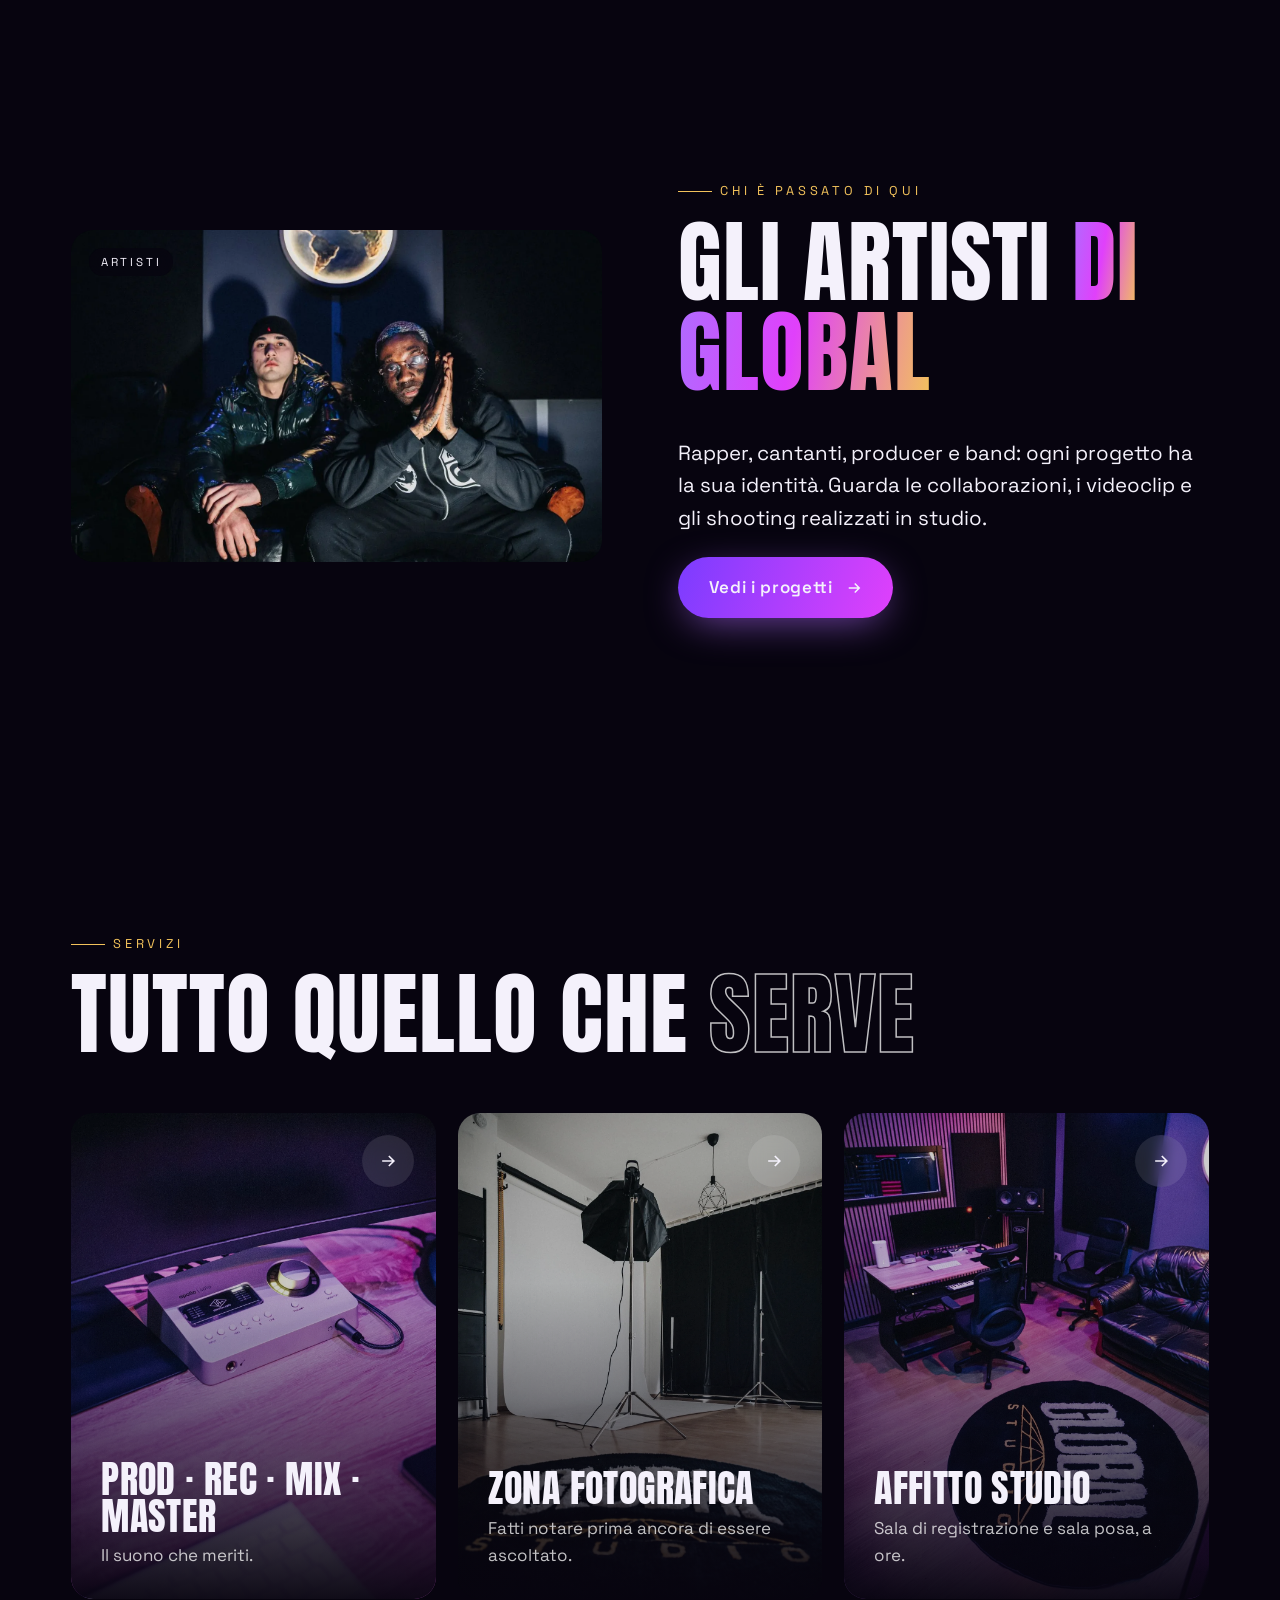
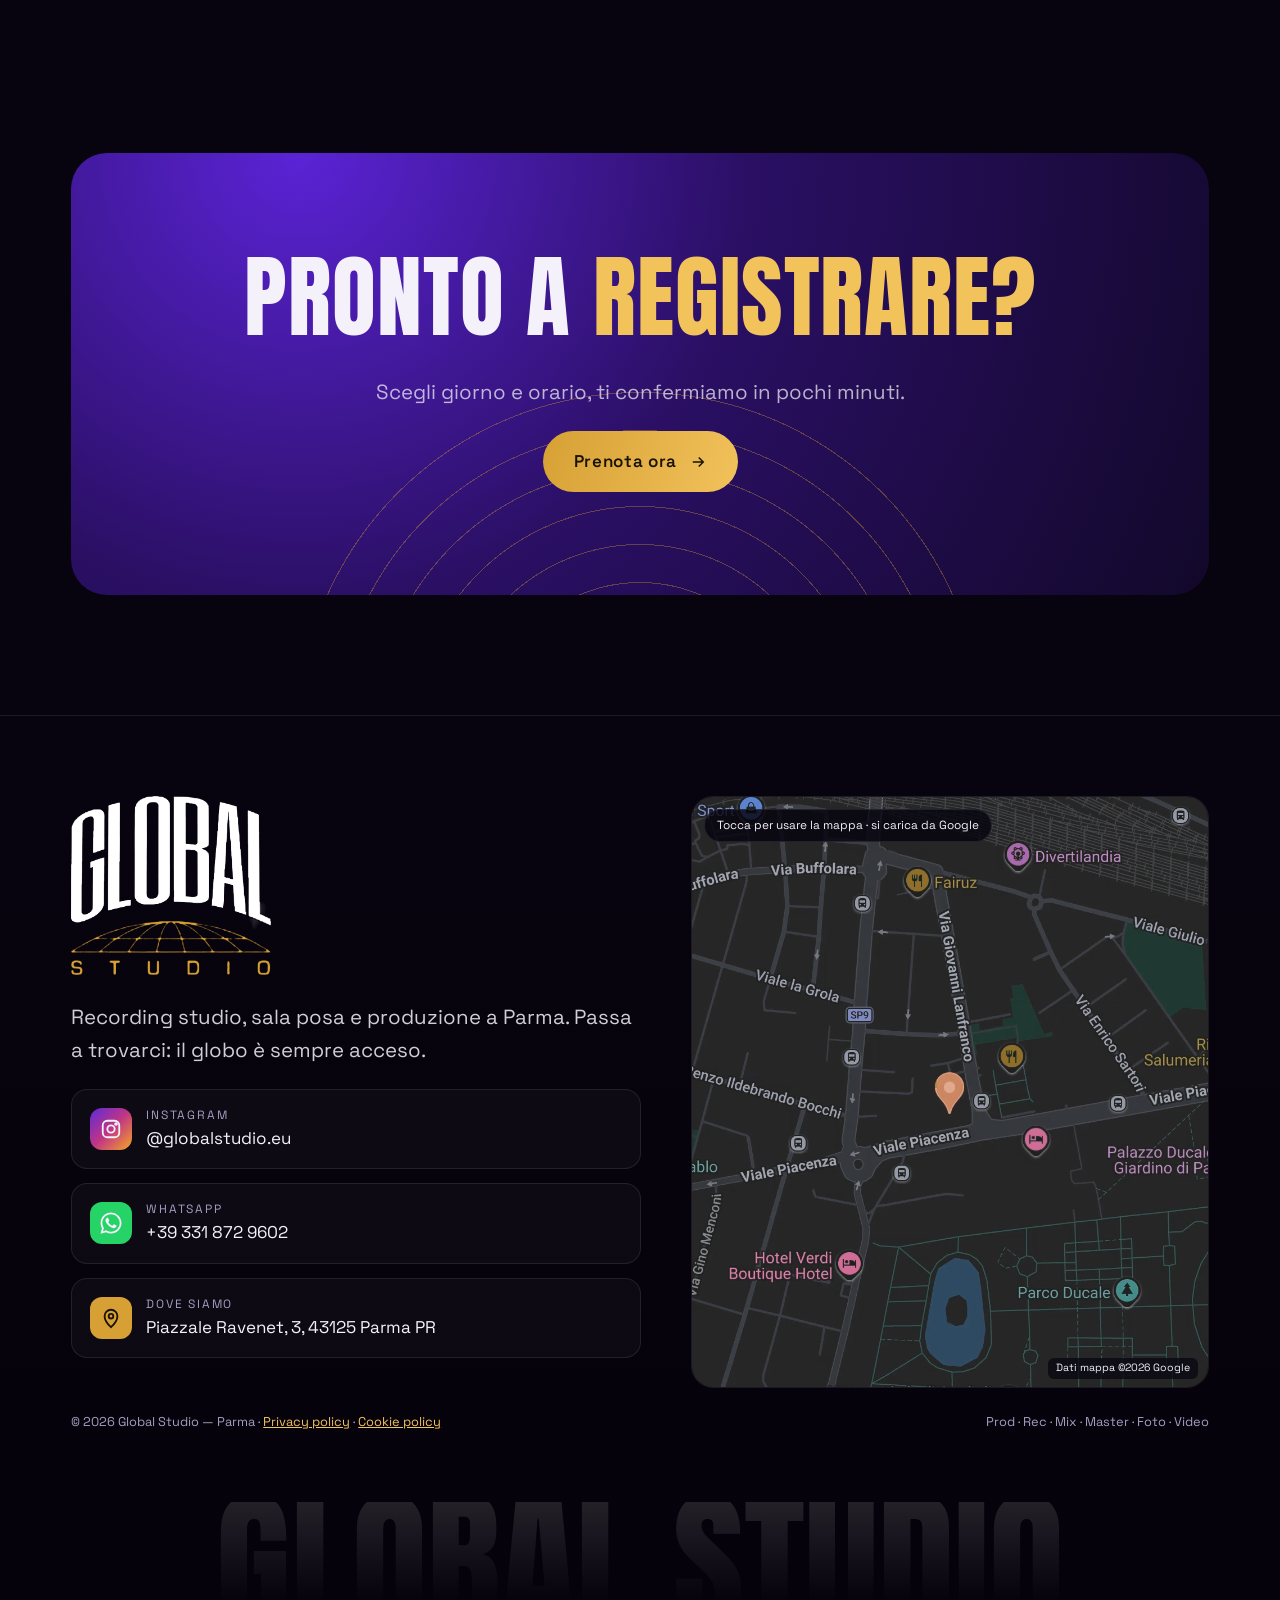
==== commit 369a539d: "style: video di Chi siamo a destra con le sue proporzioni, non più zoomato a tutta larghezza Co-Auth" ====
--- a/sito/index.html
+++ b/sito/index.html
@@ -7,7 +7,7 @@
   <meta name="description" content="Global Studio, studio di registrazione a Parma: produzione, registrazione, mix e master, shooting foto e video, affitto sala di registrazione e sala posa.">
   <link rel="icon" href="assets/img/logo.png">
   <link rel="stylesheet" href="assets/fonts/fonts.css">
-  <link rel="stylesheet" href="assets/css/style.css?v=12">
+  <link rel="stylesheet" href="assets/css/style.css?v=13">
 </head>
 <body data-page="index.html">
 
--- a/sito/assets/css/style.css
+++ b/sito/assets/css/style.css
@@ -294,7 +294,8 @@
   text-transform: uppercase; white-space: nowrap; pointer-events: none;
 }
 
-/* page hero con video di sfondo (about) */
+/* page hero con video di sfondo (about): il video è verticale, quindi su desktop
+   sta a destra con le sue proporzioni invece di essere ingrandito a tutta larghezza */
 .page-hero-video { position: absolute; inset: 0; z-index: -2; }
 .page-hero-video video { width: 100%; height: 100%; object-fit: cover; object-position: 50% 30%; }
 .page-hero-video::after {
@@ -302,6 +303,16 @@
   background:
     linear-gradient(90deg, rgba(7, 4, 15, .85) 0%, rgba(7, 4, 15, .55) 55%, rgba(7, 4, 15, .35) 100%),
     linear-gradient(180deg, rgba(7, 4, 15, .3) 0%, transparent 40%, var(--bg) 100%);
+}
+@media (min-width: 900px) {
+  .page-hero-video { left: auto; width: min(52vh, 34vw); aspect-ratio: 720 / 898; height: auto; top: 0; bottom: 0; right: 4vw; margin: auto 0; max-height: 100%; }
+  .page-hero-video video { object-fit: contain; border-radius: 28px; }
+  .page-hero-video::after {
+    border-radius: 28px;
+    background:
+      linear-gradient(90deg, var(--bg) 0%, rgba(7, 4, 15, .2) 40%, transparent 100%),
+      linear-gradient(180deg, transparent 70%, var(--bg) 100%);
+  }
 }
 @media (prefers-reduced-motion: reduce) {
   .page-hero-video { display: none; }
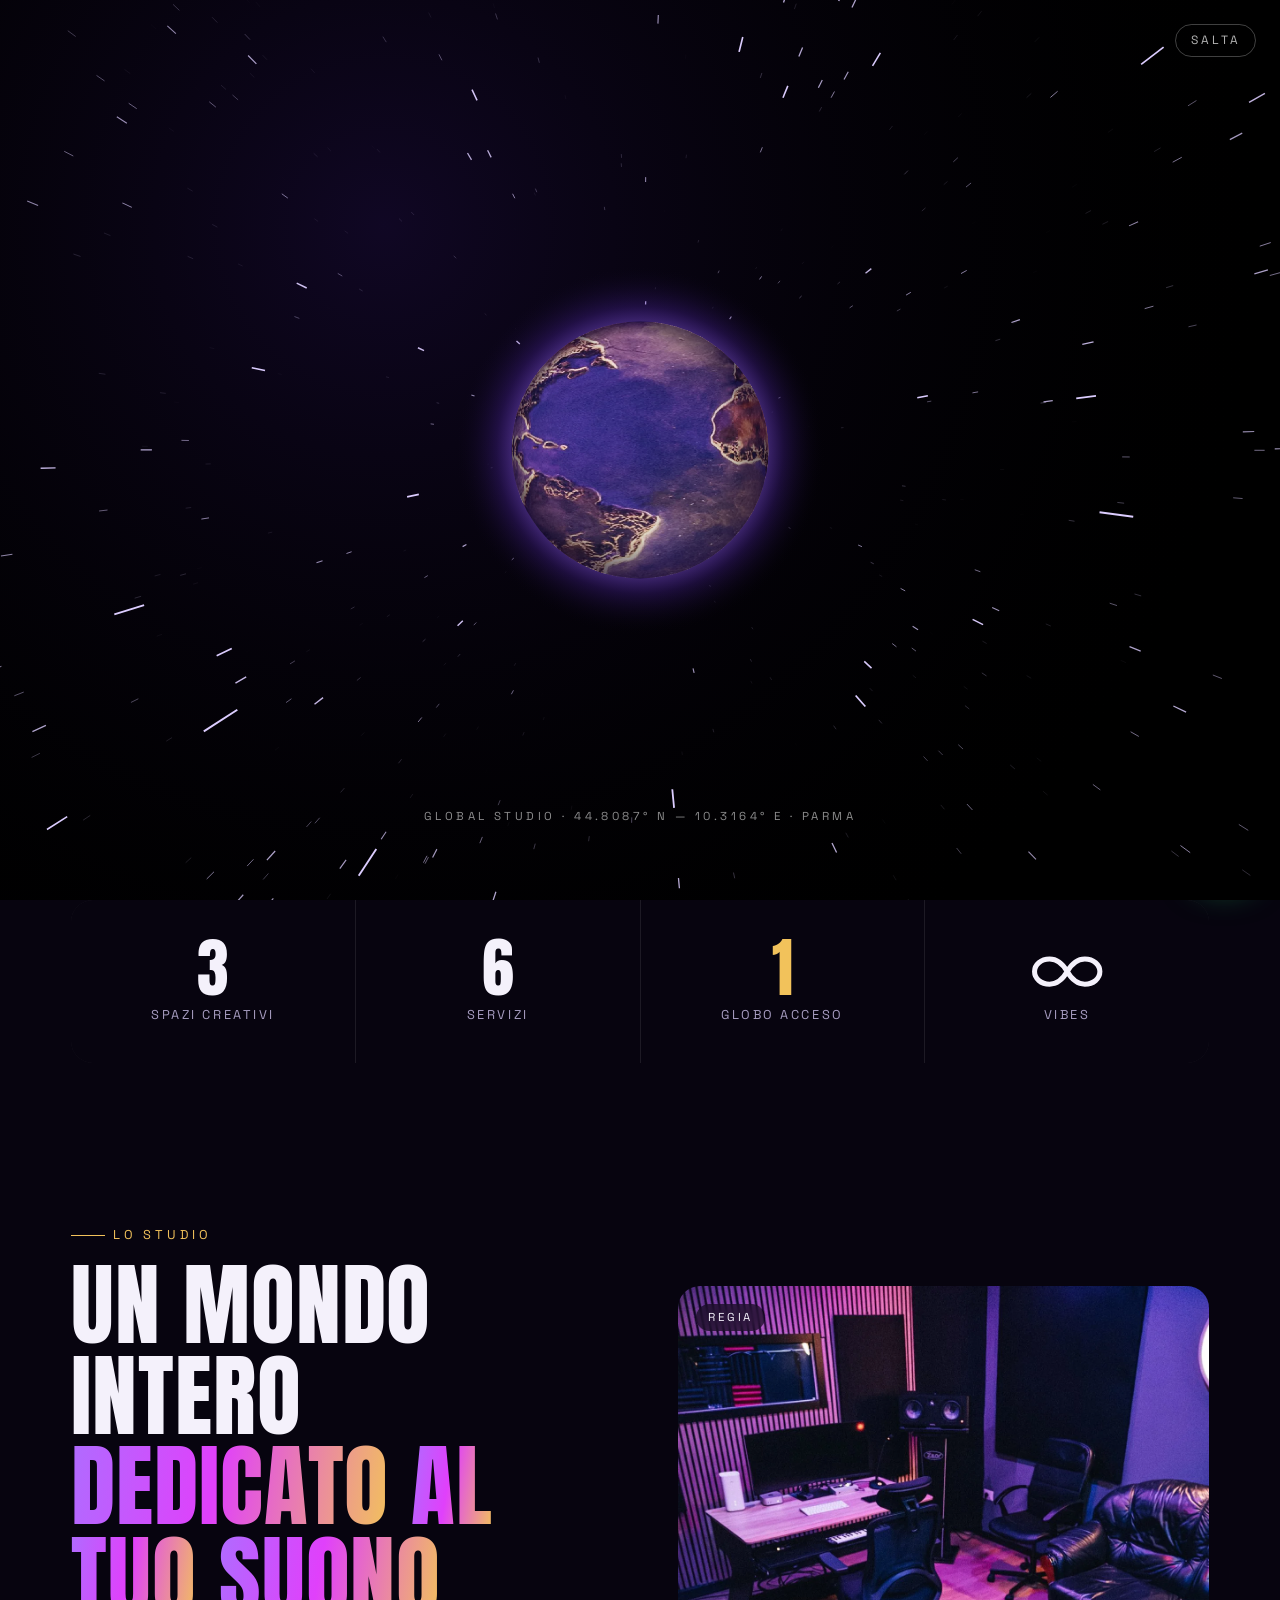
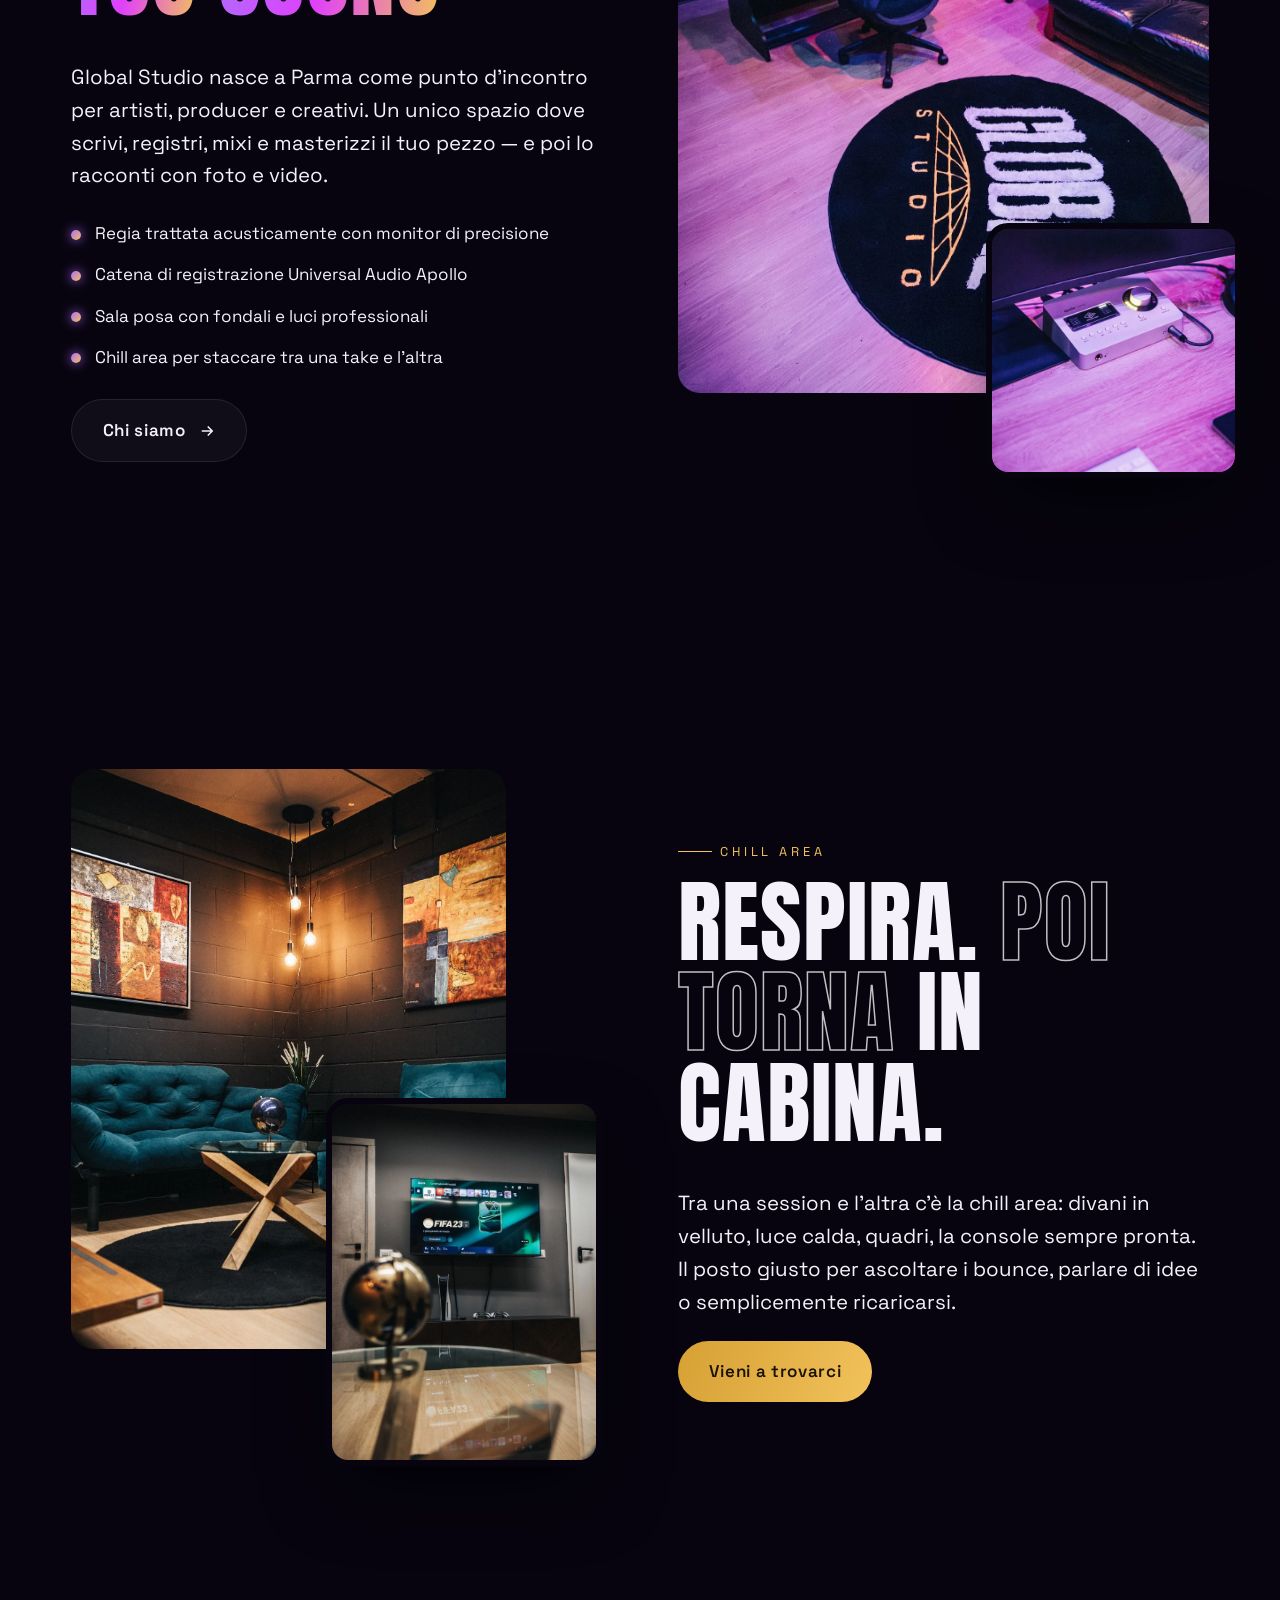
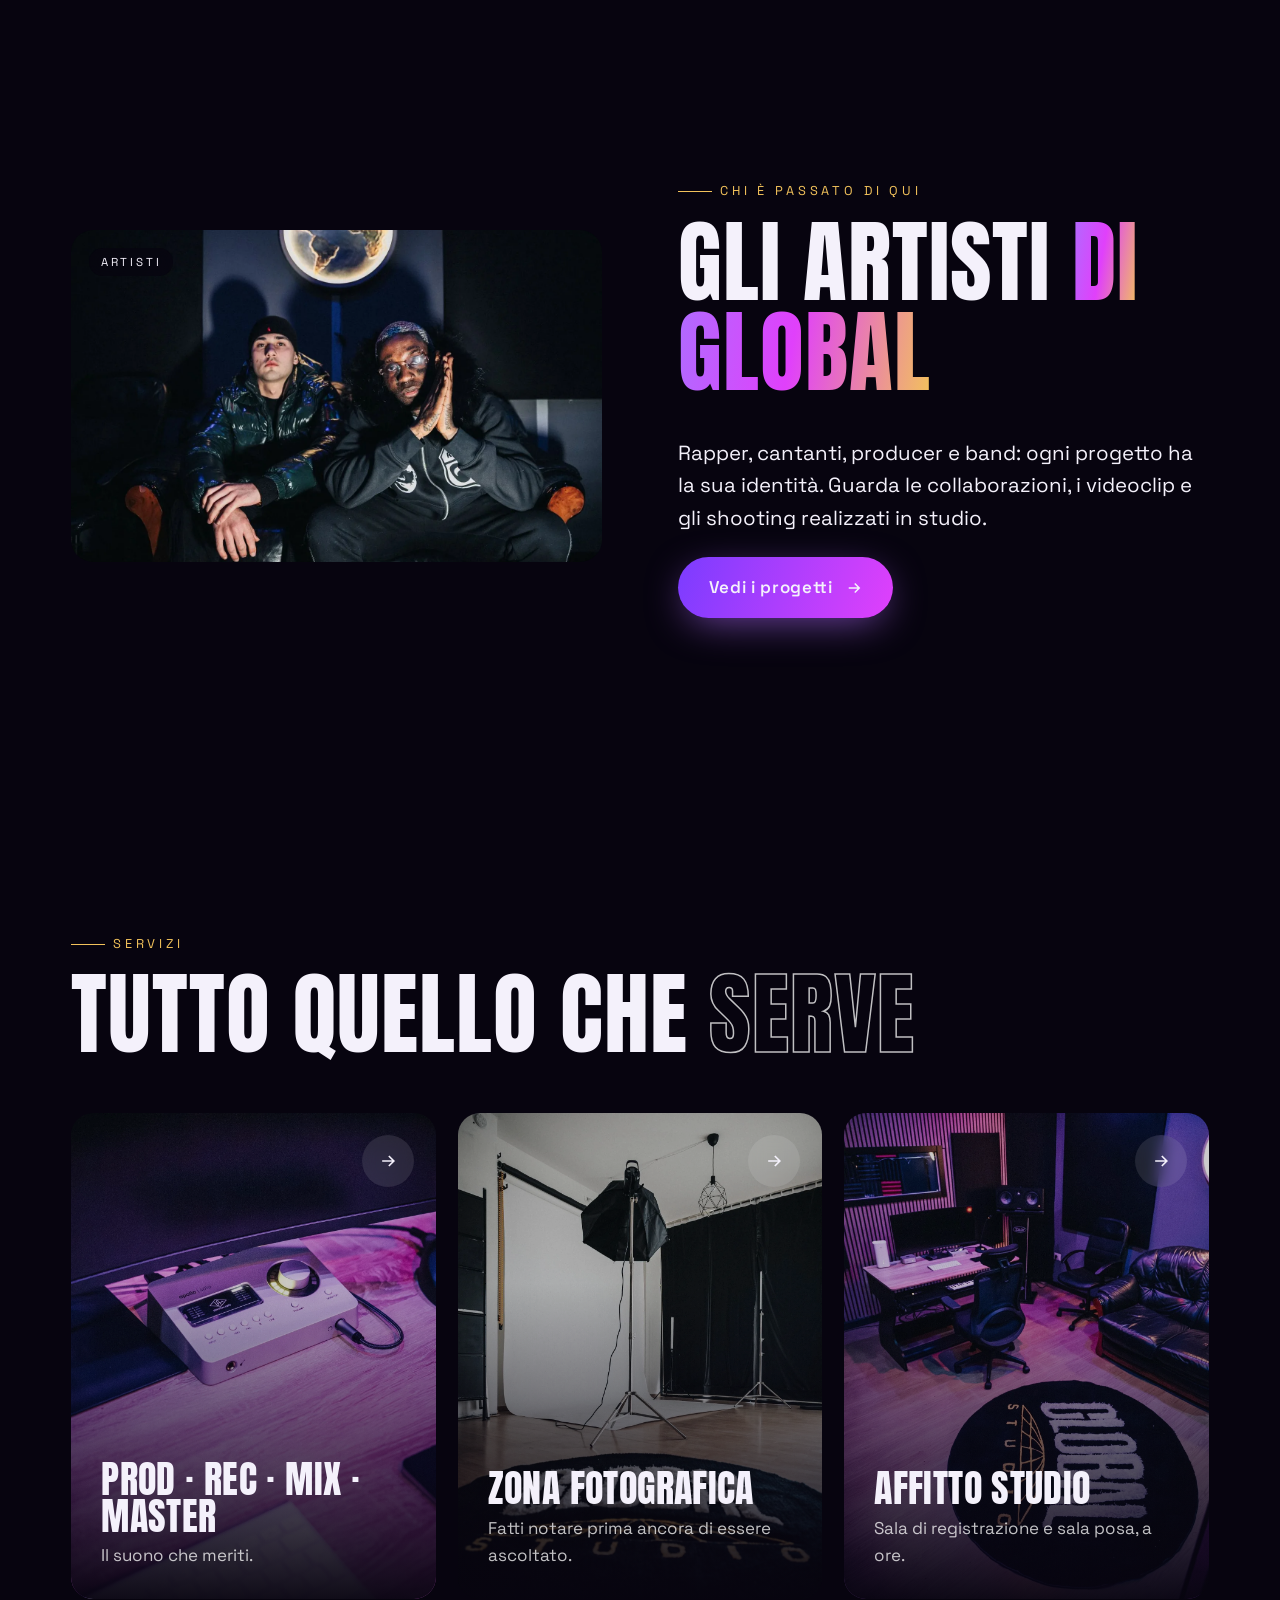
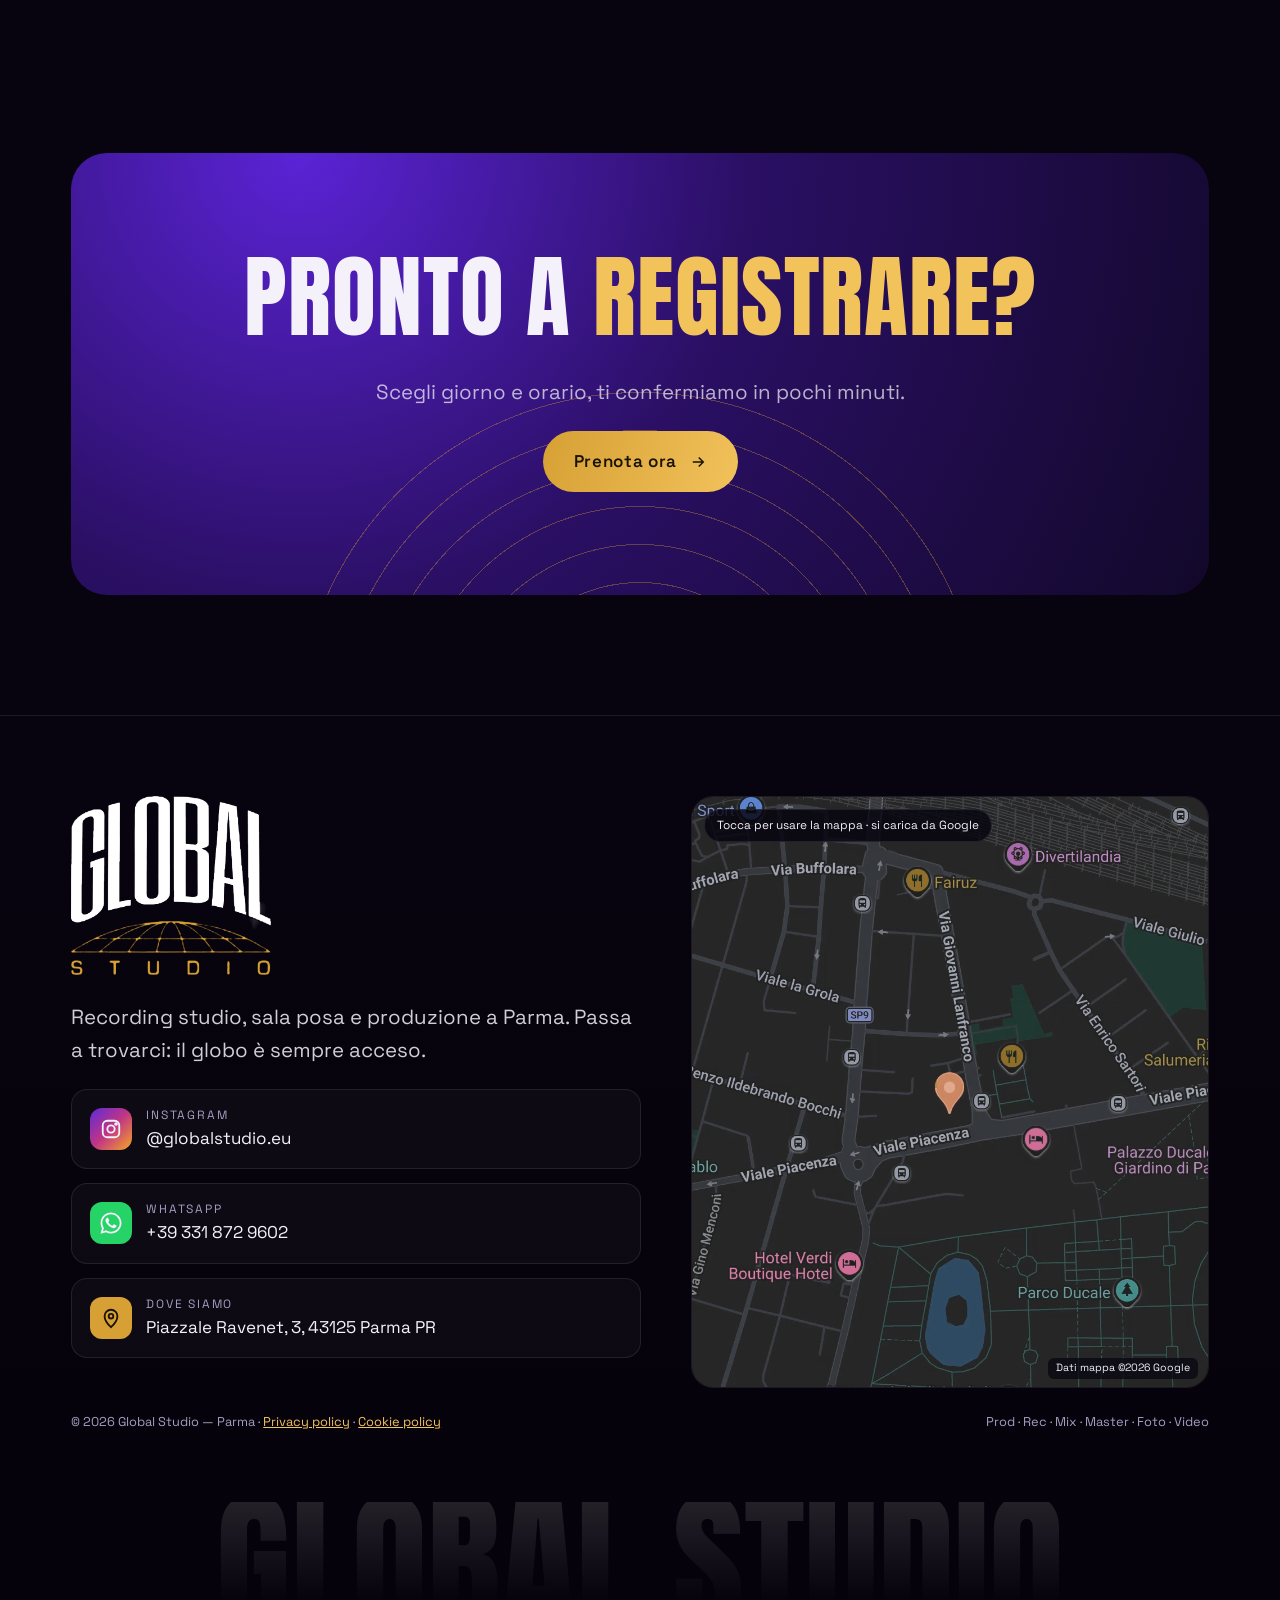
==== commit edf92ec9: "style: gallery senza doppioni, dieci elementi divisi tra le due file Co-Authored-By: Claude Sonnet 5" ====
--- a/sito/index.html
+++ b/sito/index.html
@@ -7,7 +7,7 @@
   <meta name="description" content="Global Studio, studio di registrazione a Parma: produzione, registrazione, mix e master, shooting foto e video, affitto sala di registrazione e sala posa.">
   <link rel="icon" href="assets/img/logo.png">
   <link rel="stylesheet" href="assets/fonts/fonts.css">
-  <link rel="stylesheet" href="assets/css/style.css?v=13">
+  <link rel="stylesheet" href="assets/css/style.css?v=14">
 </head>
 <body data-page="index.html">
 
@@ -151,6 +151,6 @@
   </main>
 
   <footer id="site-footer"></footer>
-  <script src="assets/js/main.js?v=9"></script>
+  <script src="assets/js/main.js?v=10"></script>
 </body>
 </html>
--- a/sito/assets/css/style.css
+++ b/sito/assets/css/style.css
@@ -473,7 +473,7 @@
 .ig-card p { color: rgba(255,255,255,.85); margin: 0; }
 
 /* gallery a nastro: due file che scorrono in versi opposti, card Instagram ferma al centro */
-.reel-wrap { --h: clamp(180px, 20vw, 420px); --gap: 16px; position: relative; display: grid; grid-template-columns: minmax(0, 1fr); gap: var(--gap); margin-top: 40px; overflow-x: clip; }
+.reel-wrap { --h: clamp(180px, 24vw, 460px); --gap: 16px; position: relative; display: grid; grid-template-columns: minmax(0, 1fr); gap: var(--gap); margin-top: 40px; overflow-x: clip; }
 .reel { overflow: hidden; -webkit-mask-image: linear-gradient(90deg, transparent, #000 6%, #000 94%, transparent); mask-image: linear-gradient(90deg, transparent, #000 6%, #000 94%, transparent); }
 .reel-track { display: flex; gap: var(--gap); width: max-content; animation: reel 60s linear infinite; }
 .reel.reverse .reel-track { animation-direction: reverse; animation-duration: 68s; }
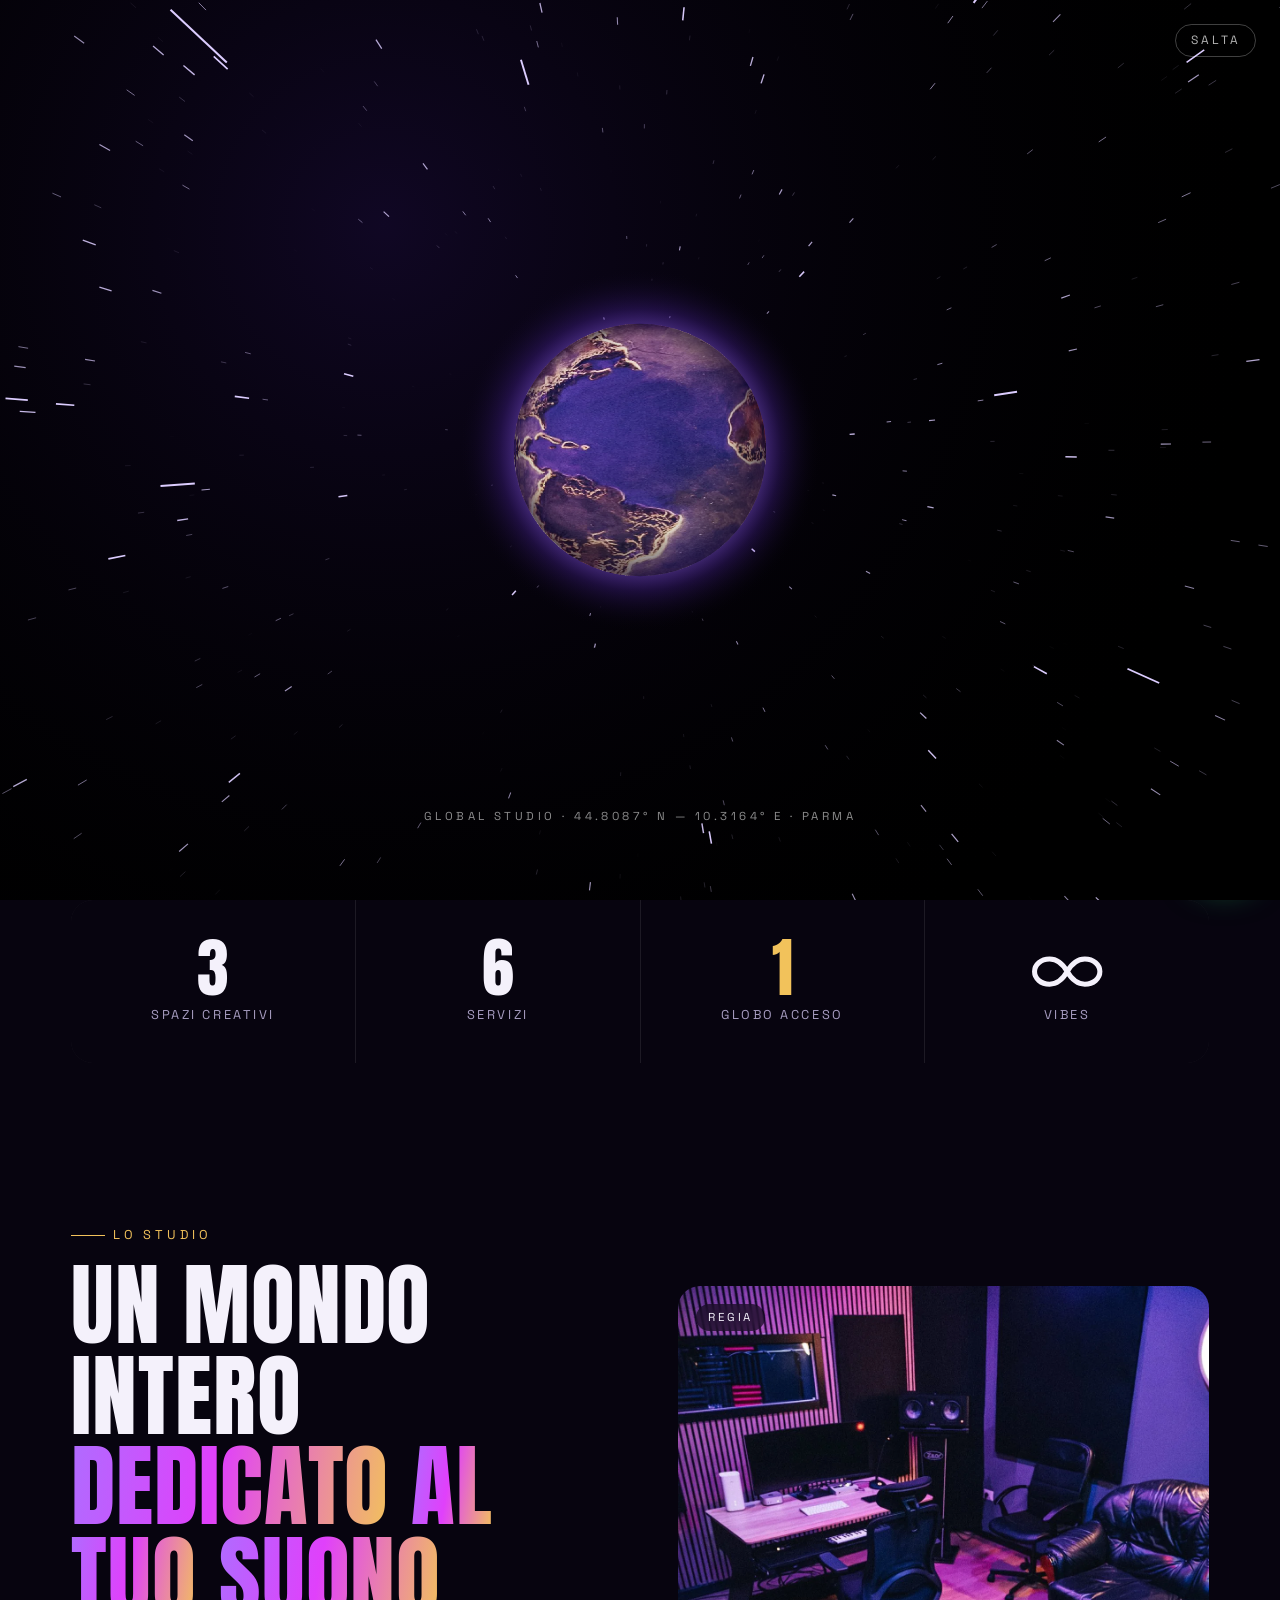
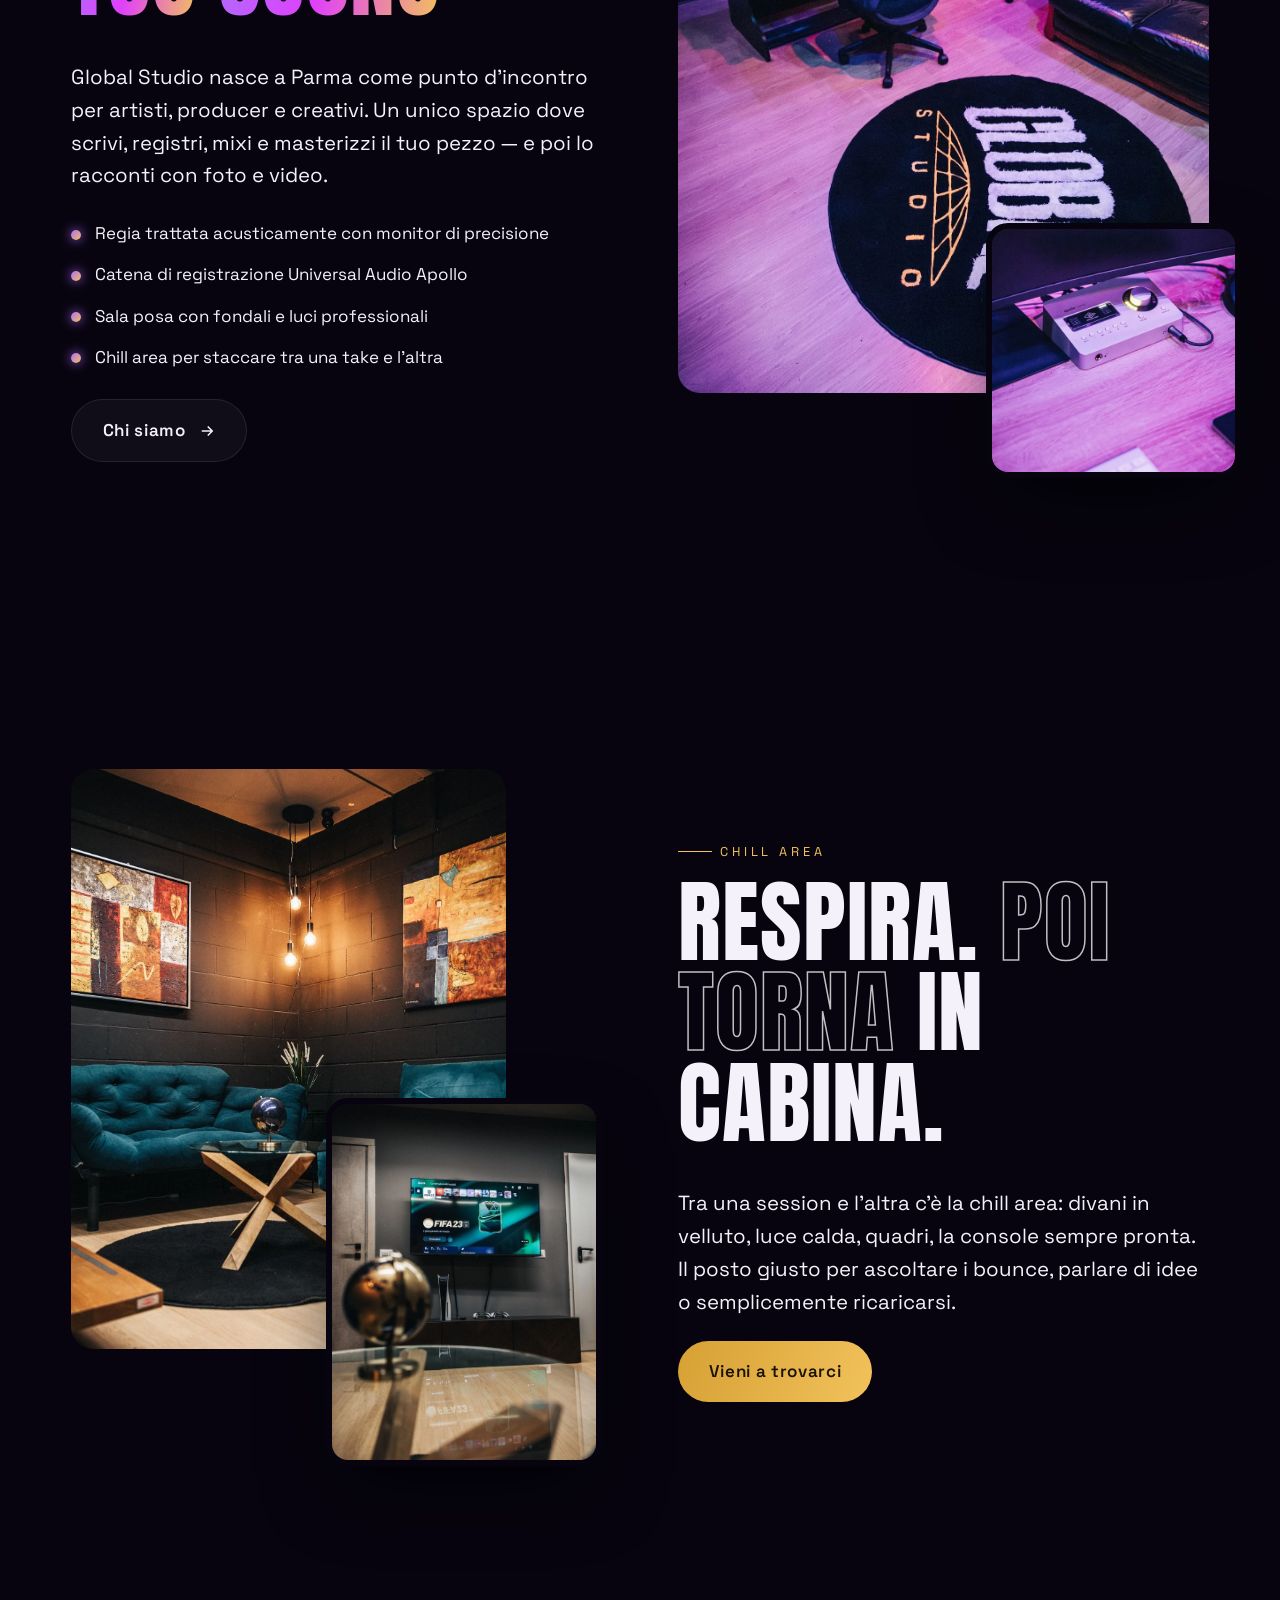
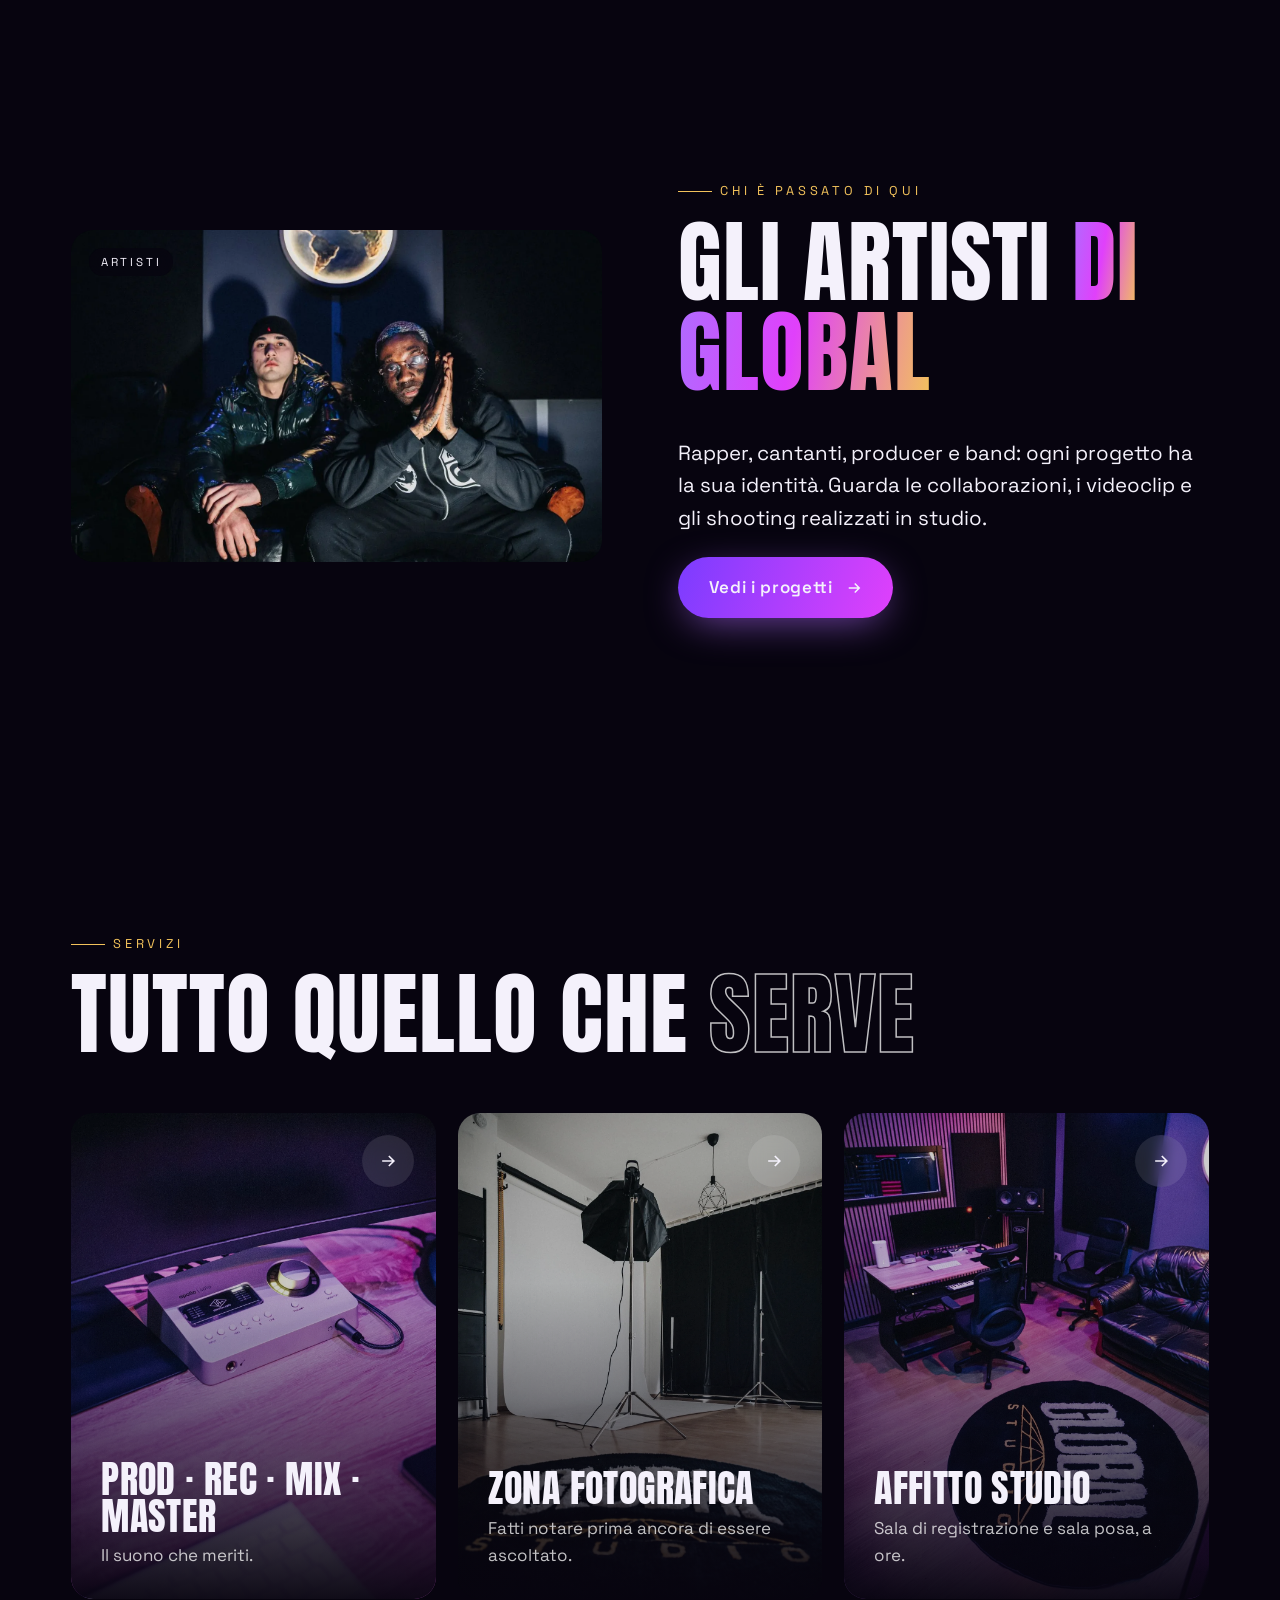
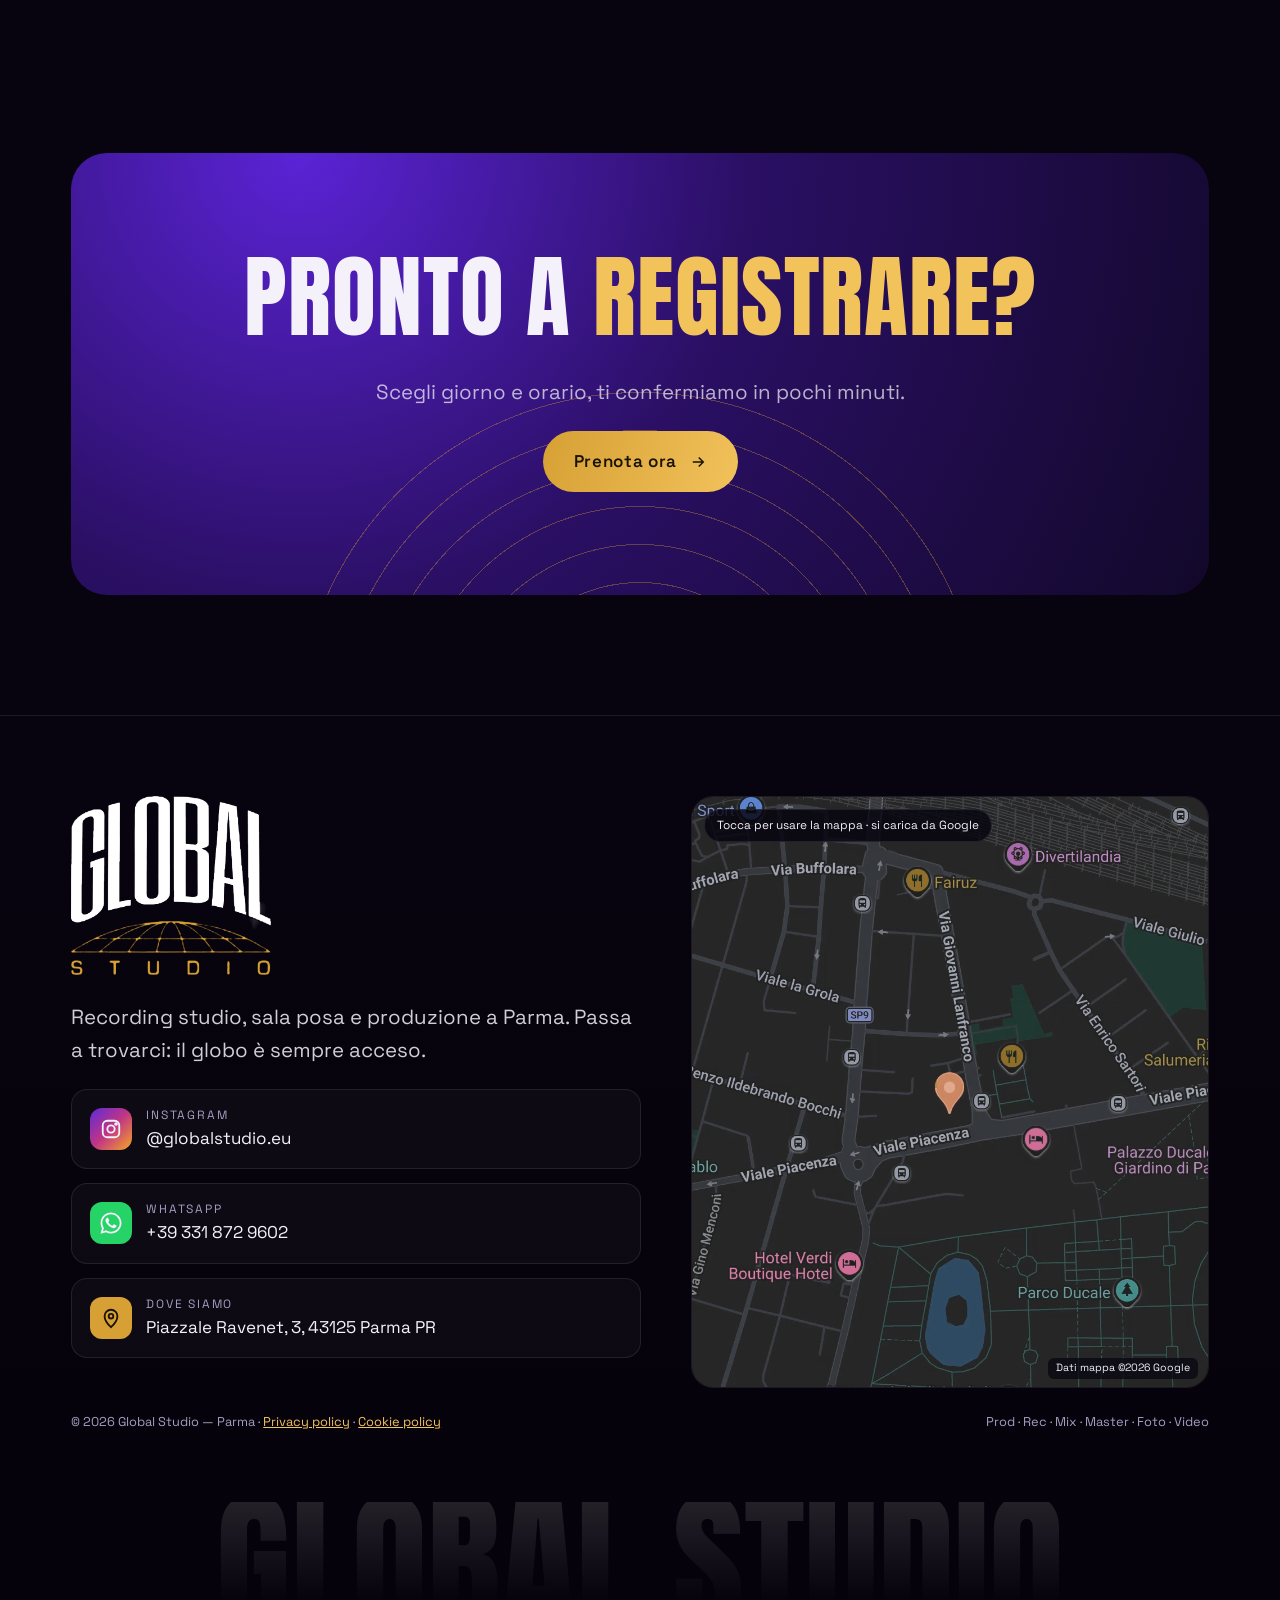
==== commit 1e37da99: "style: video artisti come sfondo dell'intro di Progetti Co-Authored-By: Claude Sonnet 5.5 <noreply@a" ====
--- a/sito/index.html
+++ b/sito/index.html
@@ -7,7 +7,7 @@
   <meta name="description" content="Global Studio, studio di registrazione a Parma: produzione, registrazione, mix e master, shooting foto e video, affitto sala di registrazione e sala posa.">
   <link rel="icon" href="assets/img/logo.png">
   <link rel="stylesheet" href="assets/fonts/fonts.css">
-  <link rel="stylesheet" href="assets/css/style.css?v=14">
+  <link rel="stylesheet" href="assets/css/style.css?v=15">
 </head>
 <body data-page="index.html">
 
--- a/sito/assets/css/style.css
+++ b/sito/assets/css/style.css
@@ -313,6 +313,10 @@
       linear-gradient(90deg, var(--bg) 0%, rgba(7, 4, 15, .2) 40%, transparent 100%),
       linear-gradient(180deg, transparent 70%, var(--bg) 100%);
   }
+}
+@media (min-width: 900px) {
+  /* video 9:16 (Progetti): alto come l'hero, largo di conseguenza */
+  .page-hero-video.tall { width: auto; height: 82%; aspect-ratio: 9 / 16; top: auto; bottom: 6%; margin: 0; }
 }
 @media (prefers-reduced-motion: reduce) {
   .page-hero-video { display: none; }
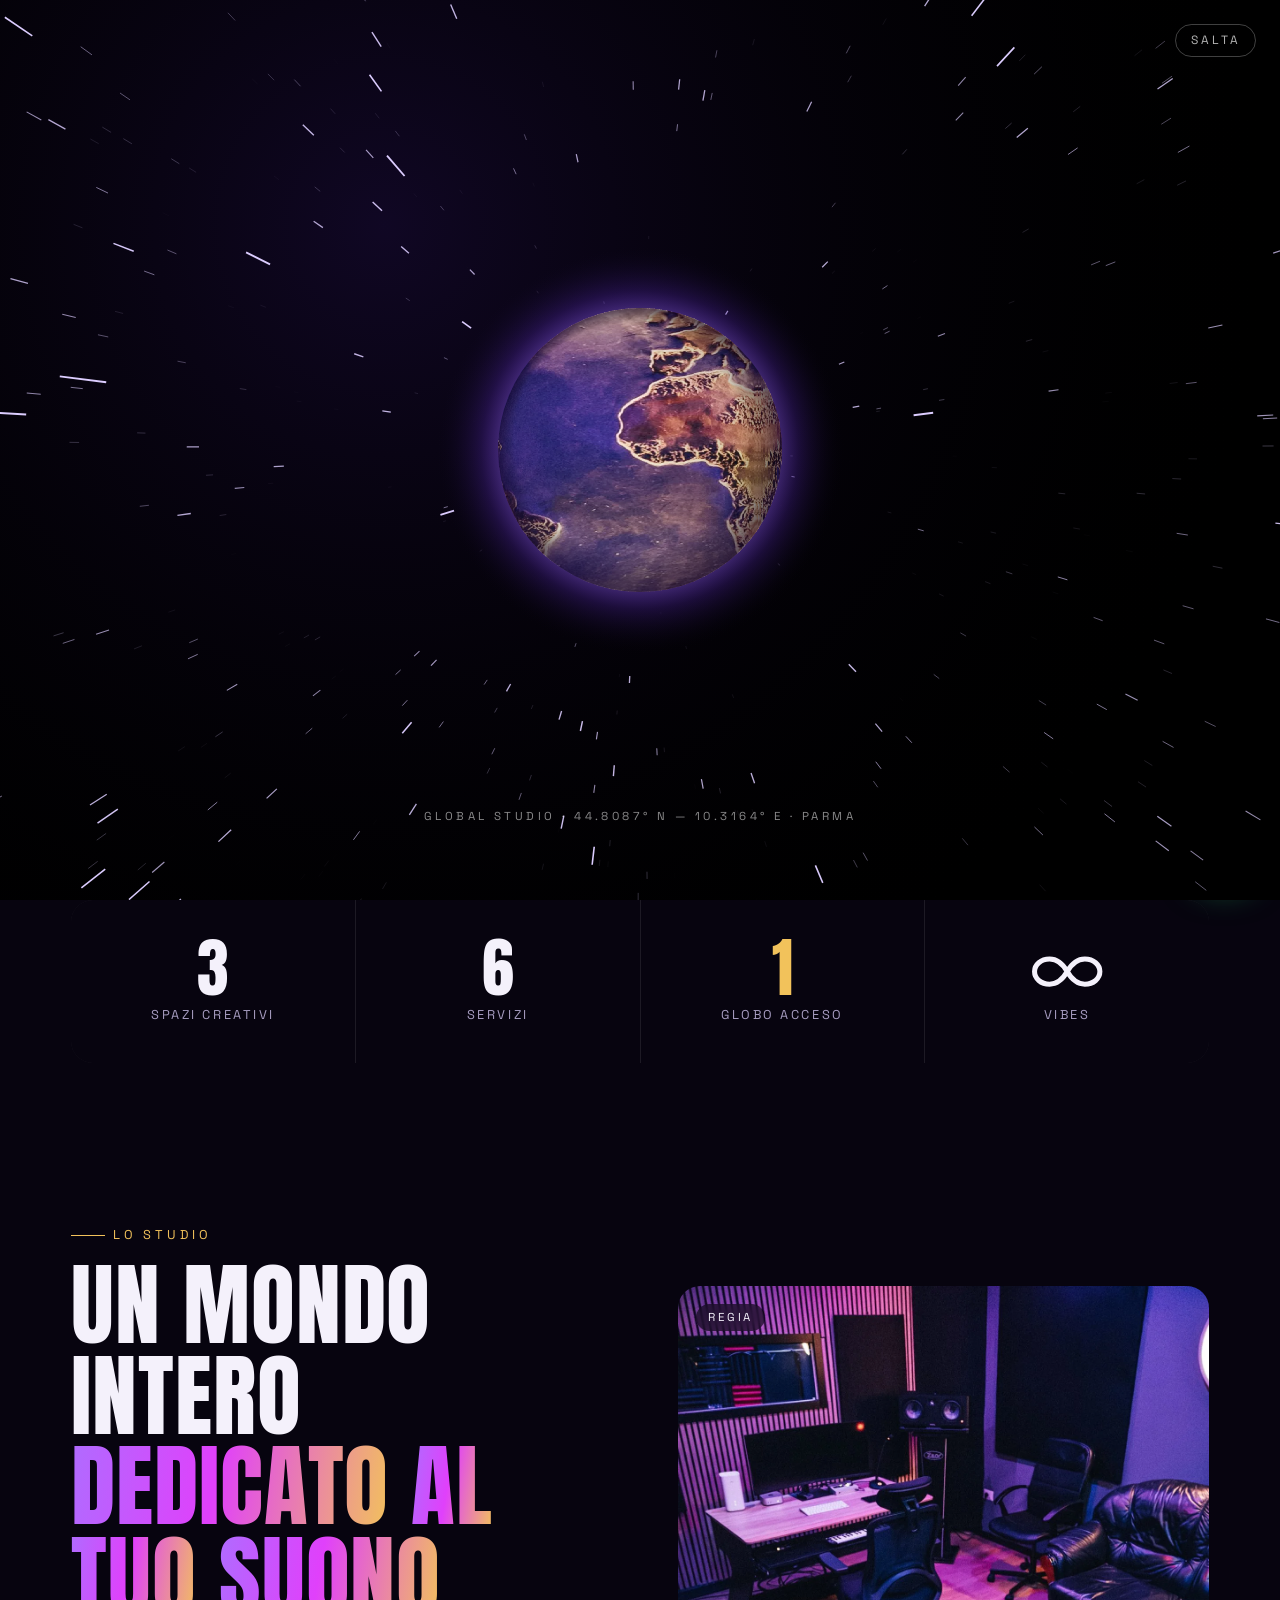
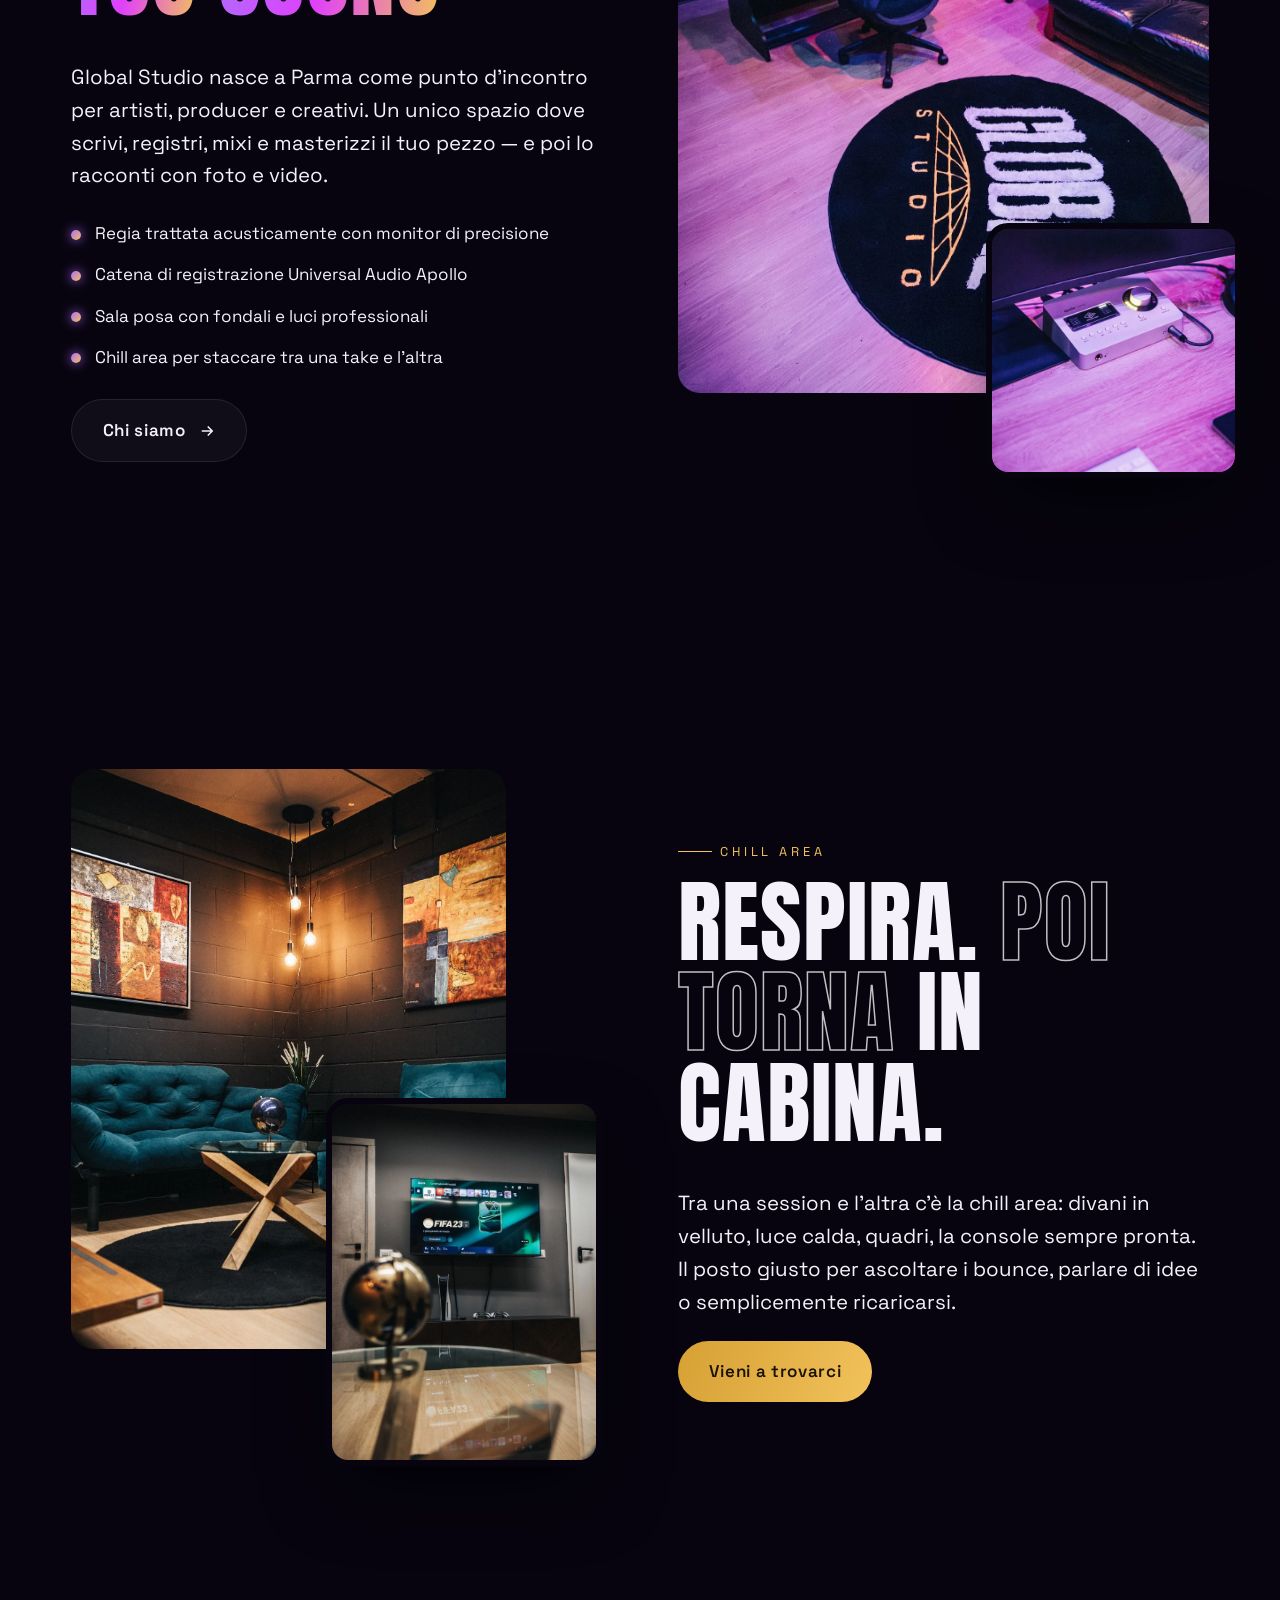
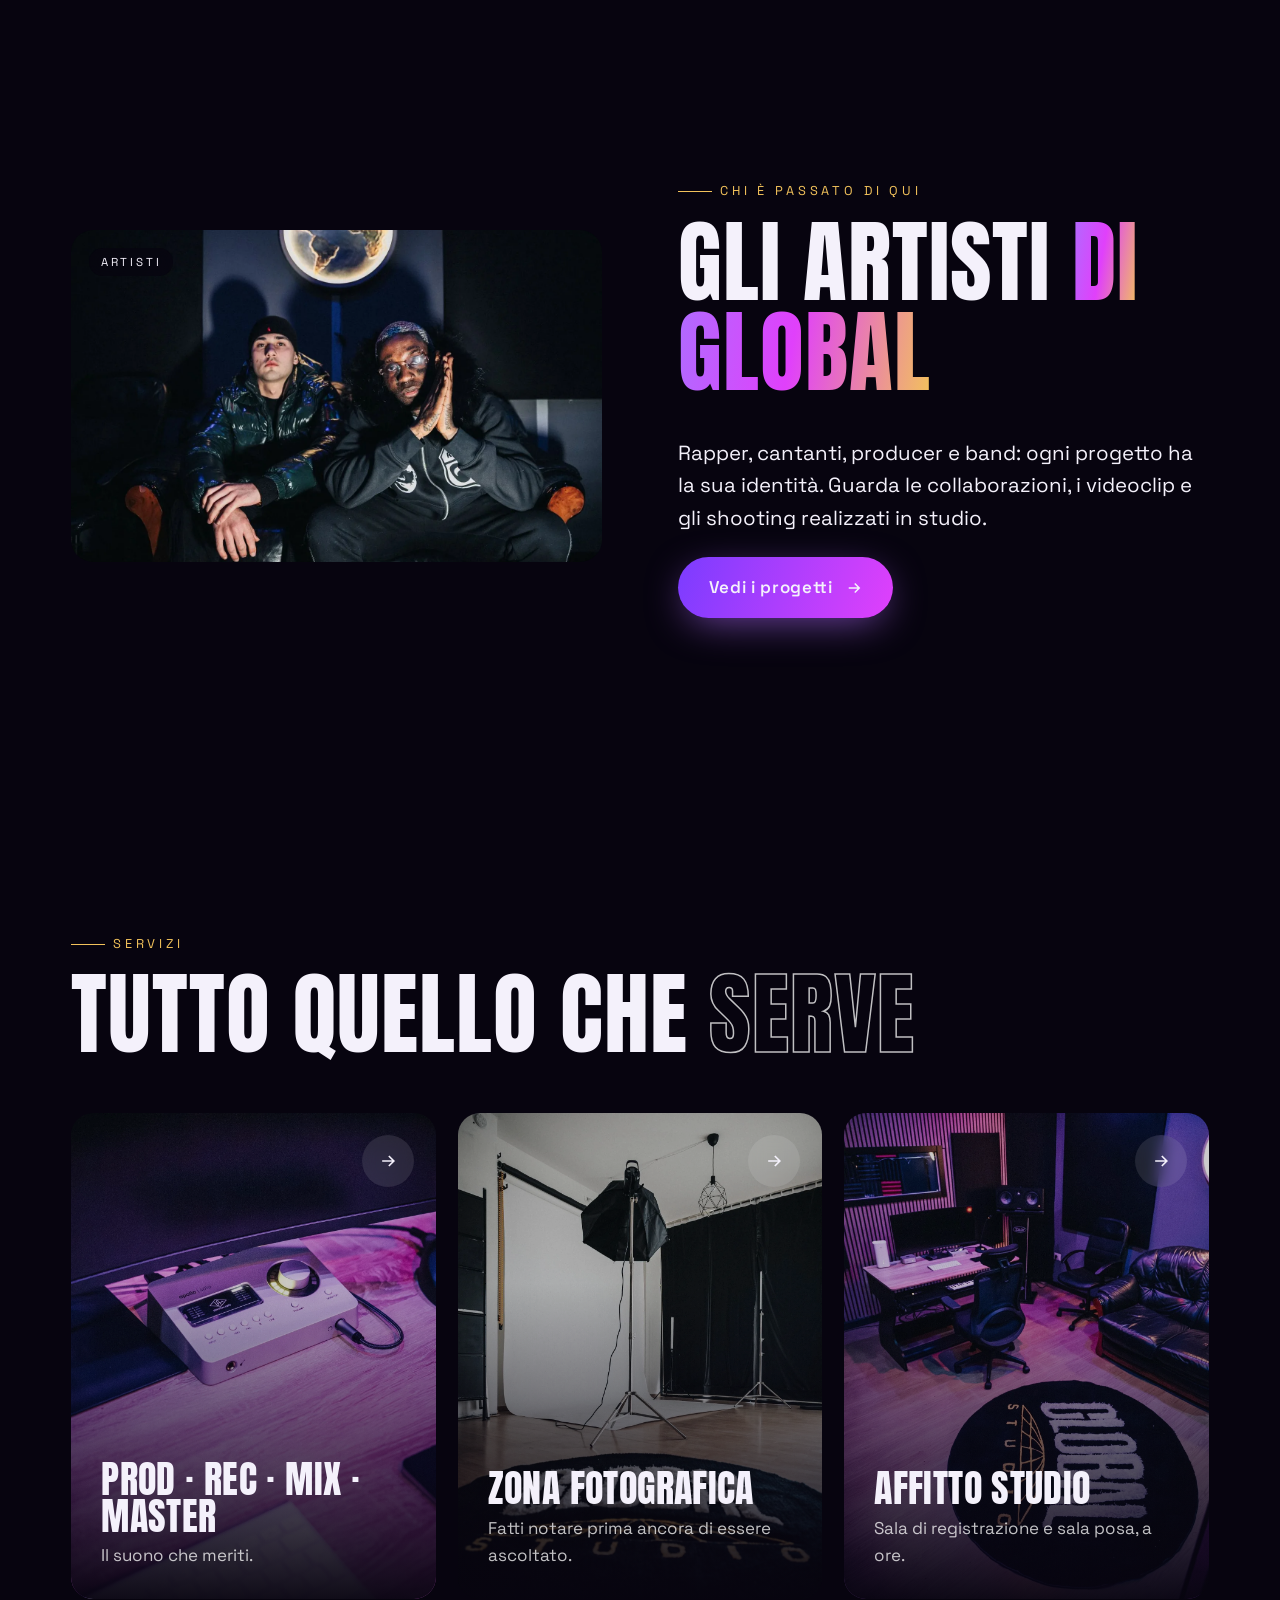
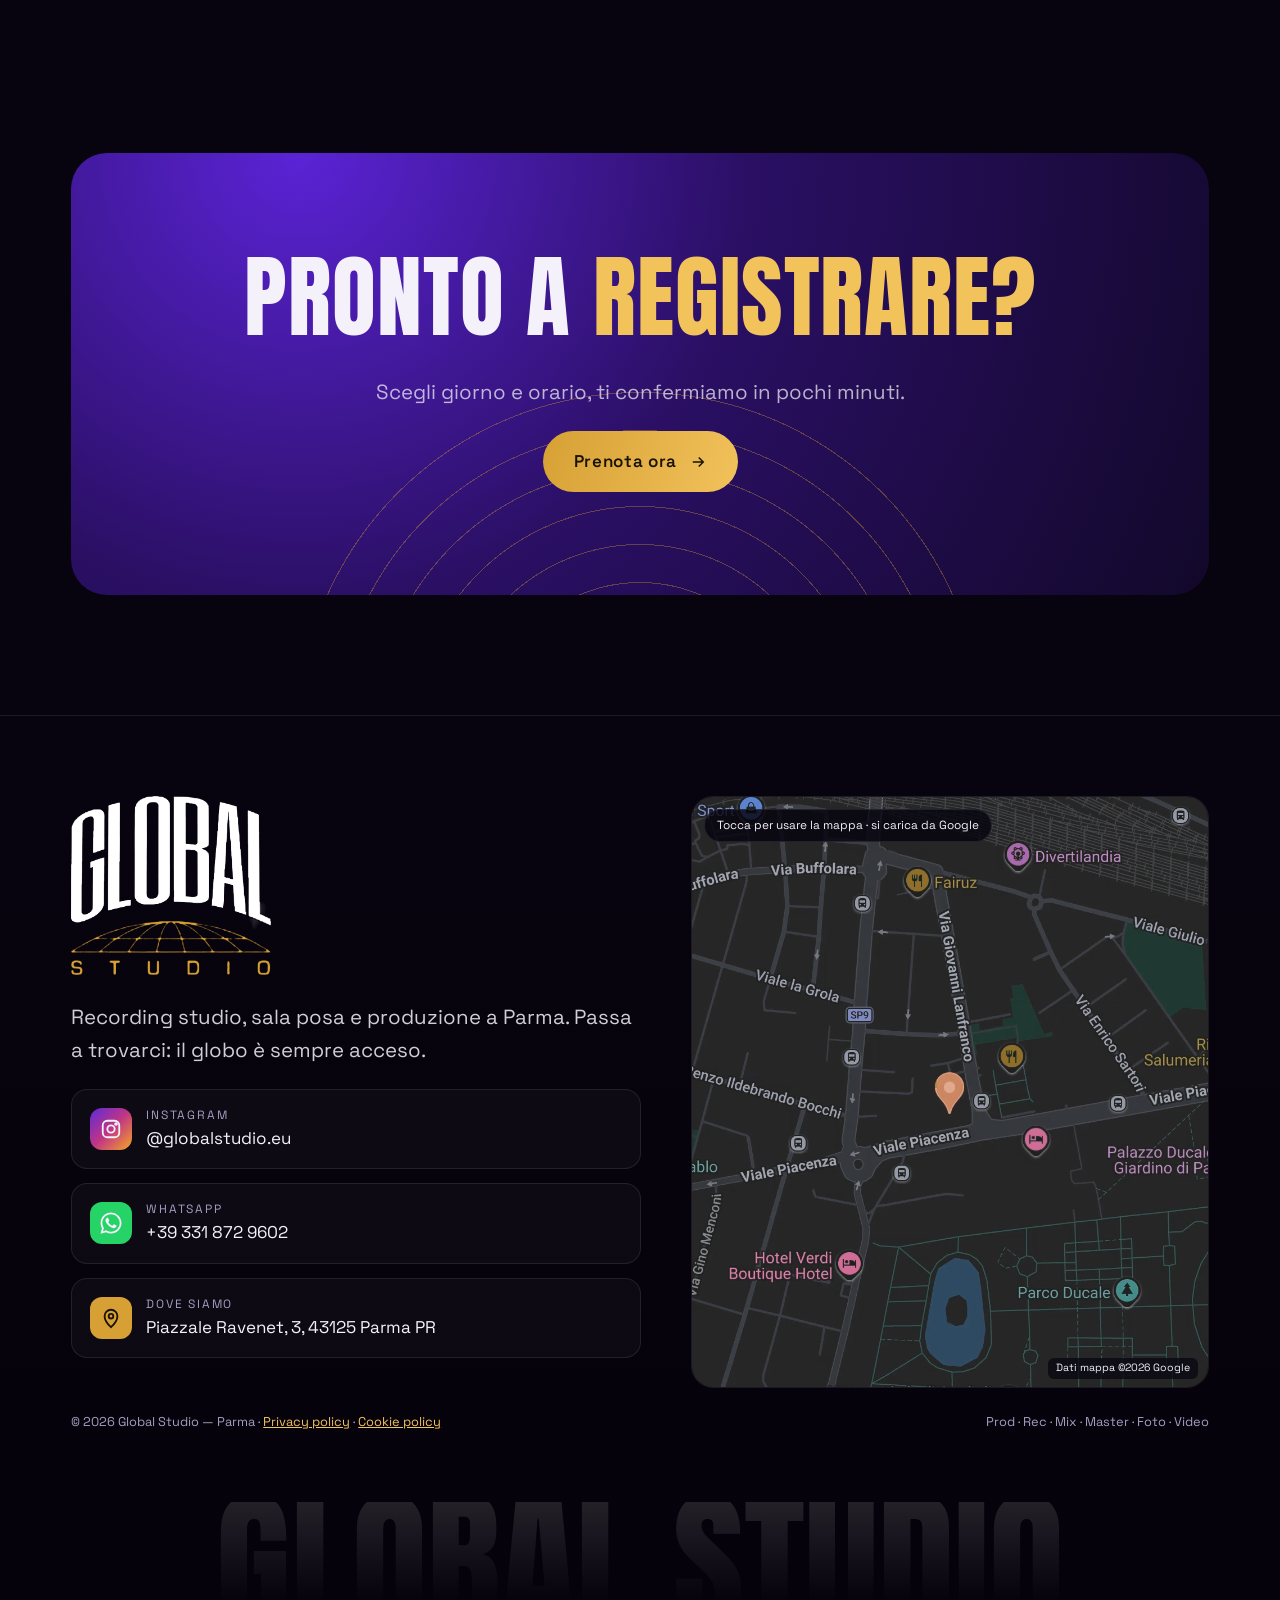
==== commit 2564c8fb: "style: video di About e Progetti di nuovo come sfondo a tutta pagina Co-Authored-By: Claude Sonnet 5" ====
--- a/sito/index.html
+++ b/sito/index.html
@@ -7,7 +7,7 @@
   <meta name="description" content="Global Studio, studio di registrazione a Parma: produzione, registrazione, mix e master, shooting foto e video, affitto sala di registrazione e sala posa.">
   <link rel="icon" href="assets/img/logo.png">
   <link rel="stylesheet" href="assets/fonts/fonts.css">
-  <link rel="stylesheet" href="assets/css/style.css?v=15">
+  <link rel="stylesheet" href="assets/css/style.css?v=17">
 </head>
 <body data-page="index.html">
 
--- a/sito/assets/css/style.css
+++ b/sito/assets/css/style.css
@@ -294,8 +294,7 @@
   text-transform: uppercase; white-space: nowrap; pointer-events: none;
 }
 
-/* page hero con video di sfondo (about): il video è verticale, quindi su desktop
-   sta a destra con le sue proporzioni invece di essere ingrandito a tutta larghezza */
+/* page hero con video di sfondo (about, progetti) */
 .page-hero-video { position: absolute; inset: 0; z-index: -2; }
 .page-hero-video video { width: 100%; height: 100%; object-fit: cover; object-position: 50% 30%; }
 .page-hero-video::after {
@@ -303,20 +302,6 @@
   background:
     linear-gradient(90deg, rgba(7, 4, 15, .85) 0%, rgba(7, 4, 15, .55) 55%, rgba(7, 4, 15, .35) 100%),
     linear-gradient(180deg, rgba(7, 4, 15, .3) 0%, transparent 40%, var(--bg) 100%);
-}
-@media (min-width: 900px) {
-  .page-hero-video { left: auto; width: min(52vh, 34vw); aspect-ratio: 720 / 898; height: auto; top: 0; bottom: 0; right: 4vw; margin: auto 0; max-height: 100%; }
-  .page-hero-video video { object-fit: contain; border-radius: 28px; }
-  .page-hero-video::after {
-    border-radius: 28px;
-    background:
-      linear-gradient(90deg, var(--bg) 0%, rgba(7, 4, 15, .2) 40%, transparent 100%),
-      linear-gradient(180deg, transparent 70%, var(--bg) 100%);
-  }
-}
-@media (min-width: 900px) {
-  /* video 9:16 (Progetti): alto come l'hero, largo di conseguenza */
-  .page-hero-video.tall { width: auto; height: 82%; aspect-ratio: 9 / 16; top: auto; bottom: 6%; margin: 0; }
 }
 @media (prefers-reduced-motion: reduce) {
   .page-hero-video { display: none; }
